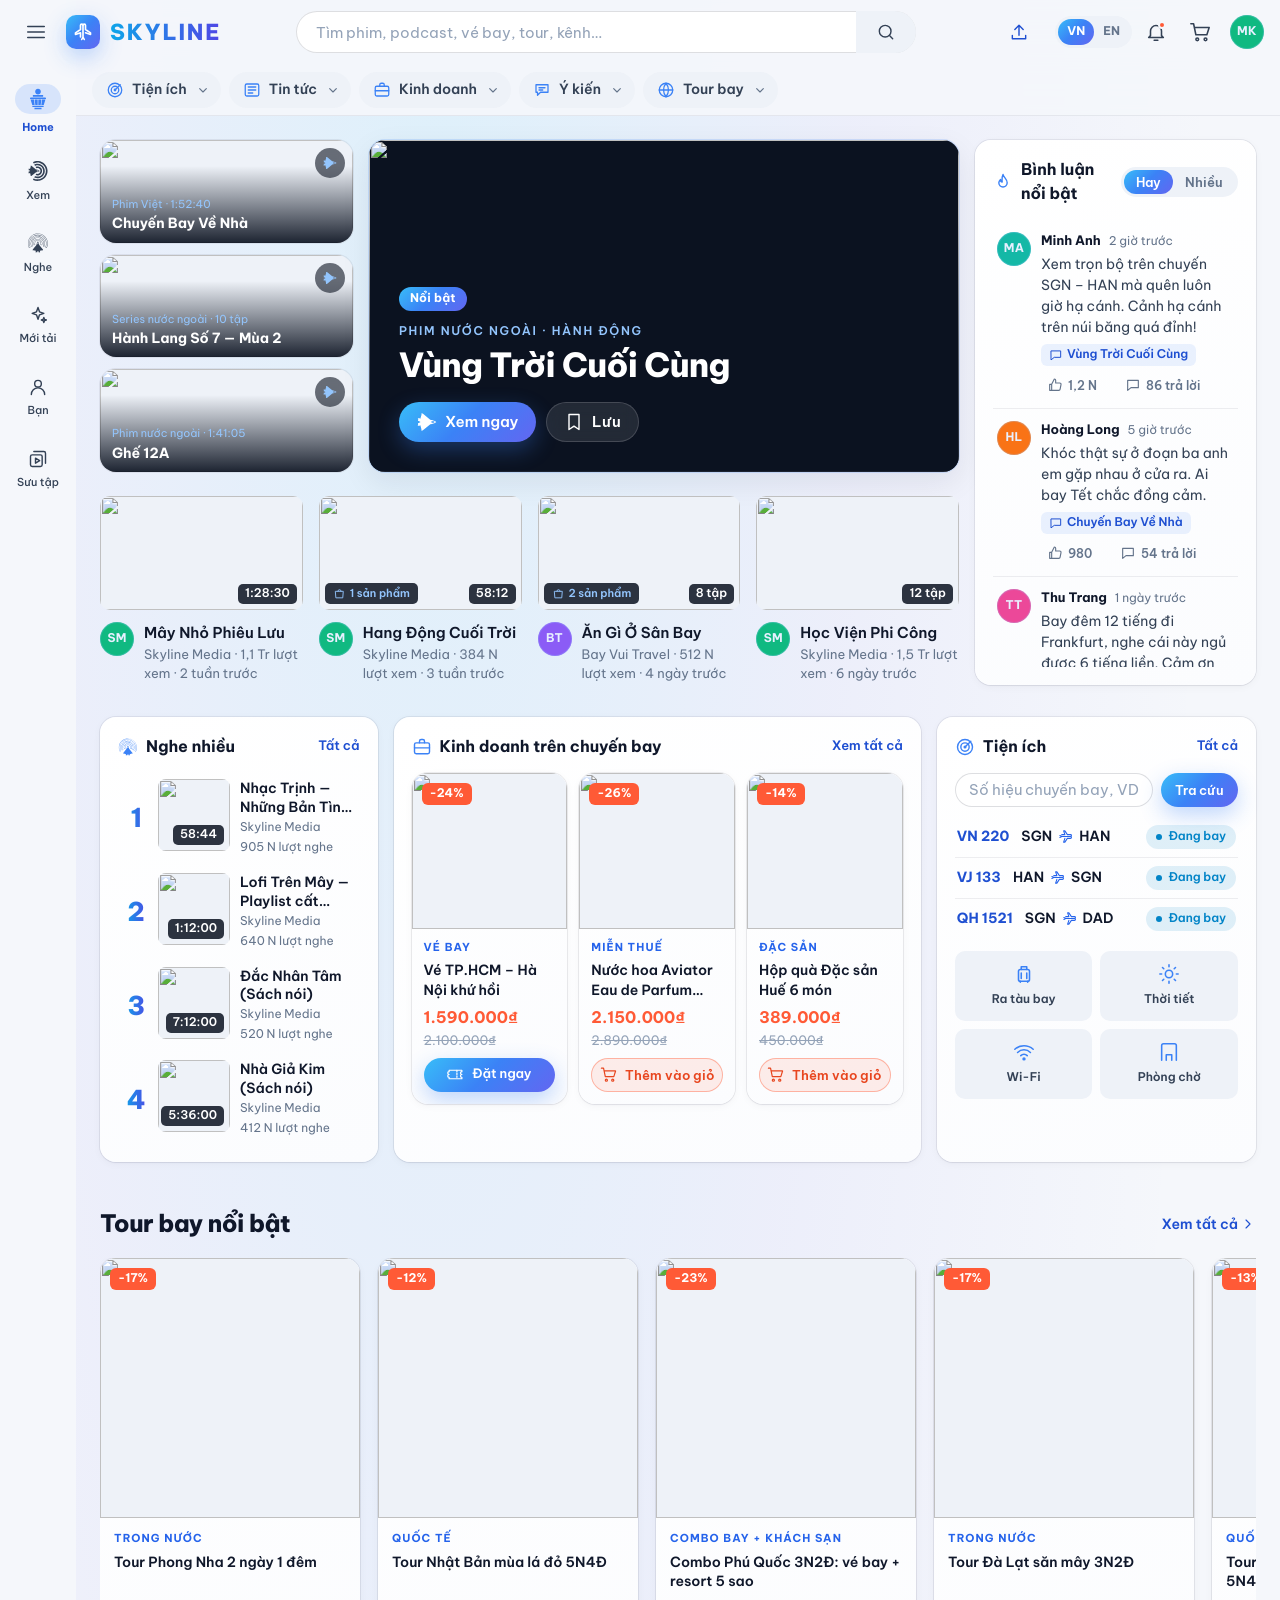
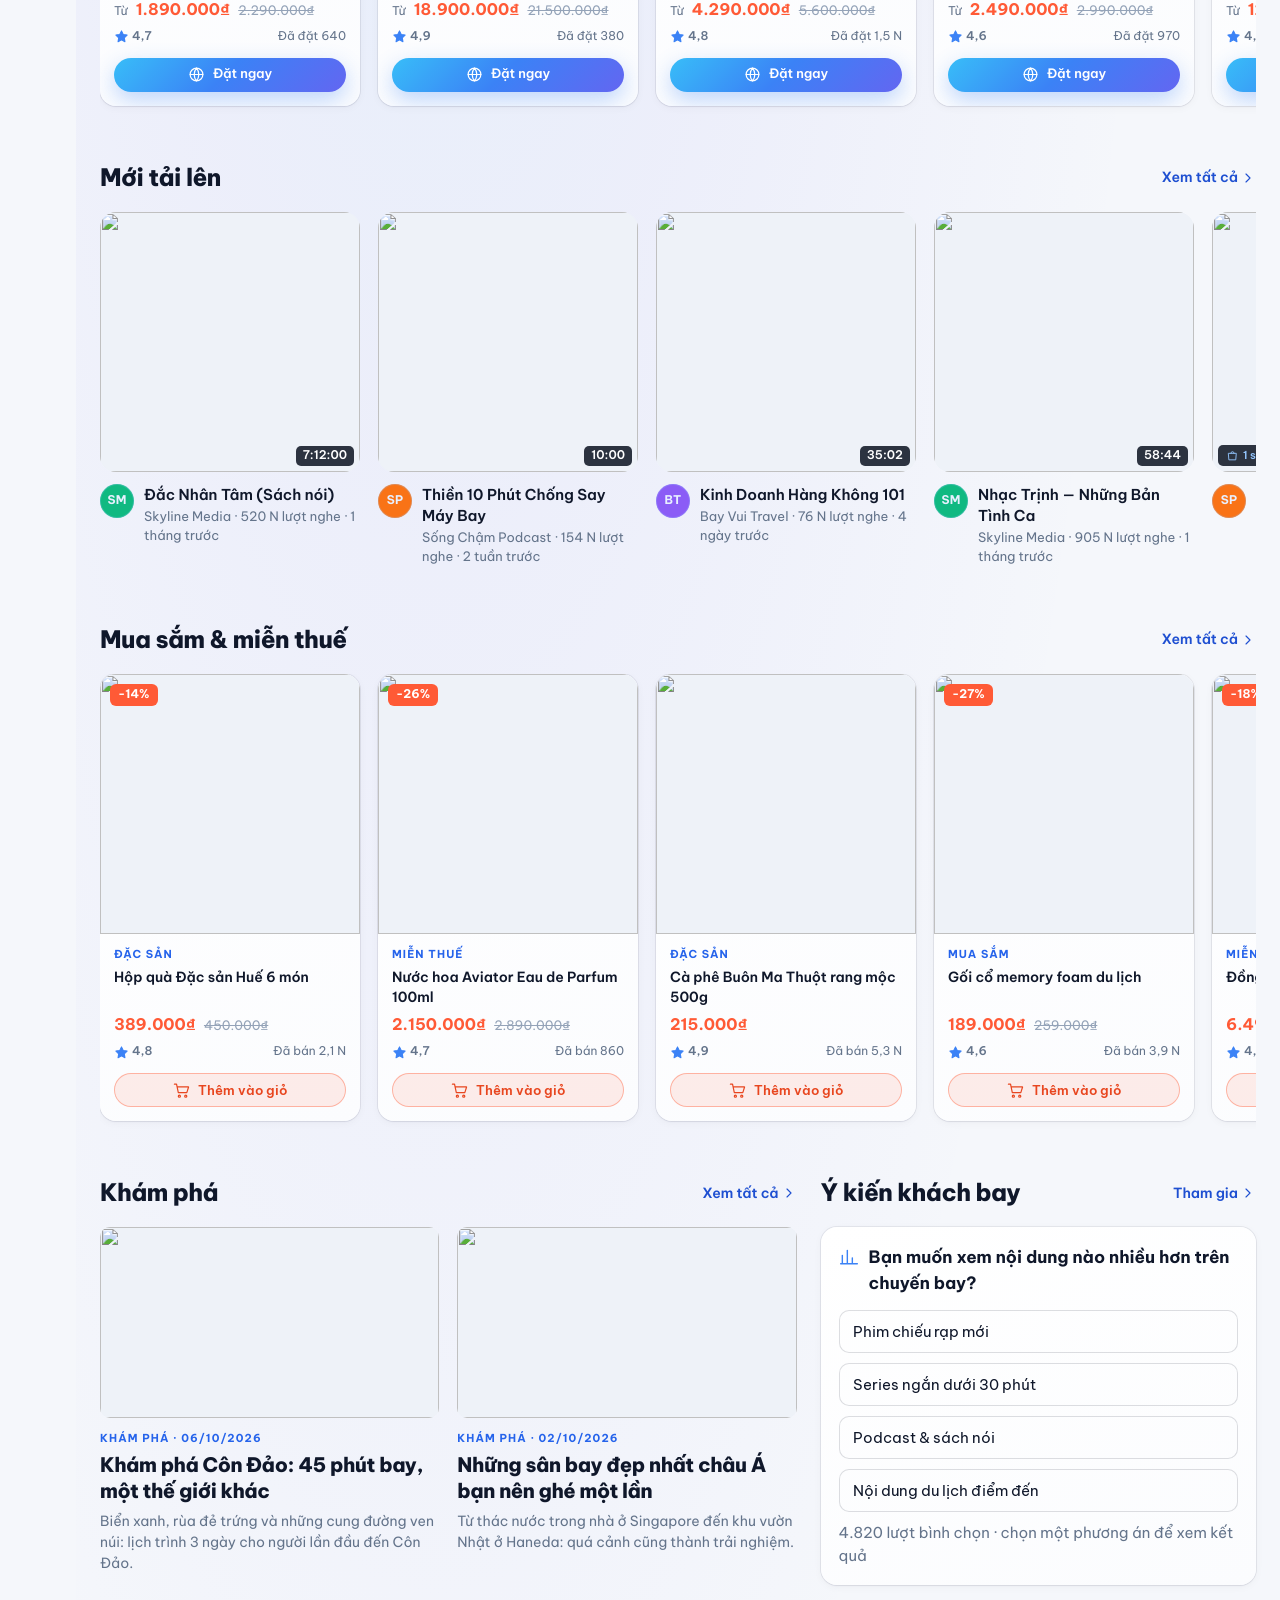
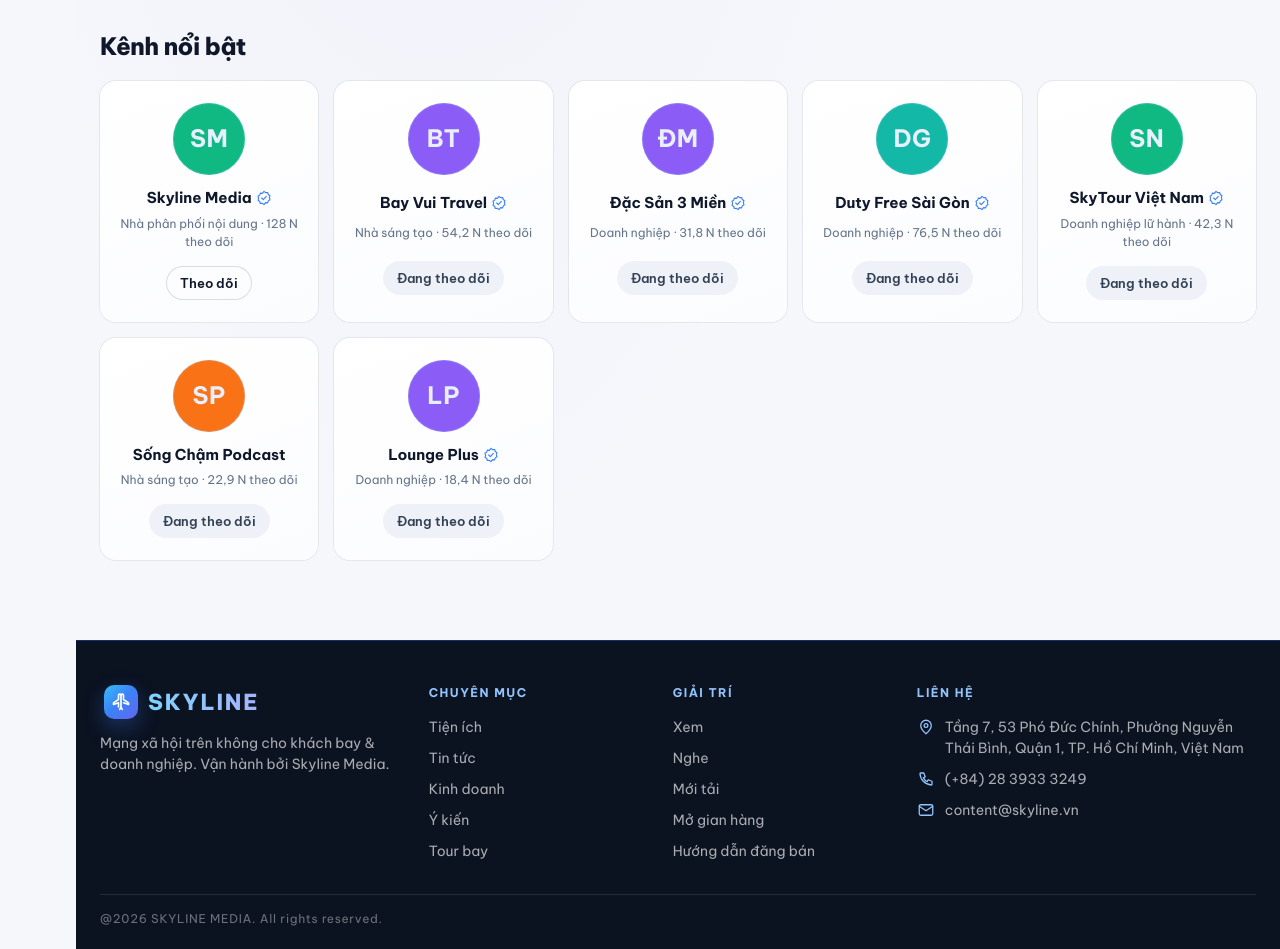
==== index.html @ ab8422c9 "Thay đổi icon" ====
<!DOCTYPE html>
<html lang="vi">
    <head>
        <meta charset="UTF-8" />
        <meta name="viewport" content="width=device-width, initial-scale=1.0" />
        <meta name="theme-color" content="#f5f7fb" />
        <title>SKYLINE | Xem, nghe, tiện ích bay & mua sắm trên chuyến bay</title>
        <meta name="description" content="SKYLINE: mạng xã hội trên không cho khách bay và doanh nghiệp. Xem phim, nghe podcast, tiện ích bay, vé bay, tour và mua sắm ngay trên chuyến bay." />
        <link rel="icon" href="./images/favicon.svg" type="image/svg+xml" />

        <link rel="preconnect" href="https://fonts.googleapis.com">
        <link rel="preconnect" href="https://fonts.gstatic.com" crossorigin>
        <link href="https://fonts.googleapis.com/css2?family=Be+Vietnam+Pro:wght@400;500;600;700;800&display=swap" rel="stylesheet">
        <!-- ?v=...: đổi mỗi lần sửa CSS/JS để trình duyệt tải bản mới thay vì dùng cache -->
        <link rel="stylesheet" href="./css/style.css?v=20261027-1" />
    </head>
    <body data-page="home">
        <header class="header" id="site-header"></header>
        <aside class="sidebar" id="sidebar" aria-label="Điều hướng"></aside>

        <div class="shell">
            <main class="page" id="page"></main>
            <footer class="footer" id="site-footer"></footer>
        </div>

        <script src="./js/data.js?v=20261027-1"></script>
        <script src="./js/icons.js?v=20261027-1"></script>
        <script src="./js/layout.js?v=20261027-1"></script>
        <script src="./js/main.js?v=20261027-1"></script>
    </body>
</html>
---- css/style.css ----
@charset "UTF-8";
html,
body,
div,
span,
applet,
object,
iframe,
h1,
h2,
h3,
h4,
h5,
h6,
p,
blockquote,
pre,
a,
abbr,
acronym,
address,
big,
cite,
code,
del,
dfn,
em,
img,
ins,
kbd,
q,
s,
samp,
small,
strike,
sub,
sup,
tt,
var,
u,
i,
center,
dl,
dt,
dd,
ol,
ul,
li,
fieldset,
form,
label,
legend,
table,
caption,
tbody,
tfoot,
thead,
tr,
th,
td,
article,
aside,
canvas,
details,
embed,
figure,
figcaption,
footer,
header,
hgroup,
menu,
nav,
output,
ruby,
section,
summary,
time,
mark,
audio,
video {
  margin: 0;
  padding: 0;
  border: 0;
  font-size: 100%;
  font: inherit;
  vertical-align: baseline;
}

/* HTML5 display-role reset for older browsers */
article,
aside,
details,
figcaption,
figure,
footer,
header,
hgroup,
menu,
nav,
section {
  display: block;
}

body {
  line-height: 1.3;
}

ol,
ul {
  list-style: none;
}

blockquote,
q {
  quotes: none;
}

blockquote:before,
blockquote:after,
q:before,
q:after {
  content: "";
  content: none;
}

table {
  border-collapse: collapse;
  border-spacing: 0;
}

html {
  box-sizing: border-box;
  -ms-text-size-adjust: 100%;
  -webkit-text-size-adjust: 100%;
  color-scheme: light;
}

*,
*:before,
*:after {
  box-sizing: border-box;
  -webkit-tap-highlight-color: transparent;
}

[hidden] {
  display: none !important;
}

body {
  font-family: "Be Vietnam Pro", system-ui, sans-serif;
  font-size: 15px;
  line-height: 1.5;
  color: #0f172a;
  background: #f5f7fb;
  text-rendering: geometricPrecision;
  -webkit-font-smoothing: antialiased;
}

input,
textarea,
select,
button {
  font-family: inherit;
  font-size: inherit;
  color: inherit;
  border: 0;
  outline: none;
  background: transparent;
}

button,
label {
  cursor: pointer;
}

a {
  color: inherit;
  text-decoration: none;
}

img {
  display: block;
  max-width: 100%;
}

strong {
  font-weight: 700;
}

::selection {
  background: rgba(59, 130, 246, 0.35);
}

:focus-visible {
  outline: 2px solid #3b82f6;
  outline-offset: 2px;
}

* {
  scrollbar-color: #cbd5e1 transparent;
}

.container {
  width: 100%;
  max-width: 1680px;
  margin: 0 auto;
  padding: 24px 24px 56px;
}
.container--narrow {
  max-width: 860px;
}

.muted {
  color: #64748b;
}

.center {
  text-align: center;
}

.mt-16 {
  margin-top: 16px;
}

.link {
  font-size: 13px;
  font-weight: 600;
  color: #1e4fd1;
}
.link:hover {
  color: #1e4fd1;
}

/* ---------------- Icon & avatar ---------------- */
.icon {
  width: 20px;
  height: 20px;
  flex-shrink: 0;
  fill: none;
  stroke: currentColor;
  stroke-width: 1.7;
  stroke-linecap: round;
  stroke-linejoin: round;
}

.icon--fill {
  fill: currentColor !important;
  stroke: none !important;
}

.avatar {
  display: inline-flex;
  align-items: center;
  justify-content: center;
  flex-shrink: 0;
  width: 40px;
  height: 40px;
  border-radius: 50%;
  color: #e8f0ff;
  font-size: 14px;
  font-weight: 700;
  letter-spacing: 0.02em;
  box-shadow: 0 0 0 1px rgba(147, 197, 253, 0.25) inset;
}
.avatar--xs {
  width: 24px;
  height: 24px;
  font-size: 10px;
}
.avatar--sm {
  width: 34px;
  height: 34px;
  font-size: 12px;
}
.avatar--lg {
  width: 72px;
  height: 72px;
  font-size: 24px;
}
.avatar--xl {
  width: 112px;
  height: 112px;
  font-size: 36px;
  font-family: "Be Vietnam Pro", system-ui, sans-serif;
  box-shadow: 0 0 0 3px #f5f7fb, 0 0 0 5px #2563eb, 0 10px 30px rgba(15, 23, 42, 0.08);
}

.verified {
  display: inline-flex;
  margin-left: 4px;
  vertical-align: -3px;
  color: #3b82f6;
}
.verified .icon {
  width: 16px;
  height: 16px;
}

/* ---------------- Nút ---------------- */
.btn {
  display: inline-flex;
  align-items: center;
  justify-content: center;
  gap: 8px;
  height: 40px;
  padding: 0 18px;
  border-radius: 999px;
  font-weight: 600;
  white-space: nowrap;
  transition: background-color 0.2s, color 0.2s, box-shadow 0.2s, transform 0.15s, filter 0.2s;
}
.btn:active {
  transform: scale(0.97);
}
.btn--sm {
  height: 34px;
  padding: 0 14px;
  font-size: 13px;
}
.btn--sm .icon {
  width: 17px;
  height: 17px;
}
.btn--lg {
  height: 50px;
  padding: 0 26px;
  font-size: 16px;
}
.btn--block {
  width: 100%;
}
.btn--primary {
  background: linear-gradient(135deg, #38bdf8 0%, #3b82f6 48%, #6366f1 100%);
  color: #ffffff;
  box-shadow: 0 8px 22px rgba(59, 130, 246, 0.32);
}
.btn--primary:hover {
  filter: brightness(1.08);
  box-shadow: 0 10px 28px rgba(37, 99, 235, 0.35);
}
.btn--accent {
  background: rgba(255, 90, 54, 0.1);
  color: #e8461f;
  box-shadow: 0 0 0 1px rgba(255, 90, 54, 0.4) inset;
}
.btn--accent:hover {
  background: #ff5a36;
  color: #fff;
}
.btn--outline {
  box-shadow: 0 0 0 1px rgba(15, 23, 42, 0.14) inset;
}
.btn--outline:hover {
  box-shadow: 0 0 0 1px #3b82f6 inset;
  color: #1e4fd1;
}
.btn--soft {
  background: #eef2f8;
}
.btn--soft:hover {
  background: #e2e8f0;
}
.btn--ghost {
  color: #1e4fd1;
}
.btn--ghost:hover {
  background: rgba(59, 130, 246, 0.1);
}
.btn--glass {
  background: rgba(255, 255, 255, 0.1);
  color: #fff;
  backdrop-filter: blur(8px);
  box-shadow: 0 0 0 1px rgba(255, 255, 255, 0.15) inset;
}
.btn--glass:hover {
  background: rgba(255, 255, 255, 0.18);
}
.btn[data-follow].is-on {
  background: #eef2f8;
  color: #334155;
  box-shadow: none;
  filter: none;
}

.icon-btn {
  position: relative;
  display: inline-flex;
  align-items: center;
  justify-content: center;
  width: 40px;
  height: 40px;
  border-radius: 50%;
  flex-shrink: 0;
  color: #334155;
  transition: background-color 0.2s, color 0.2s;
}
.icon-btn:hover {
  background: #eef2f8;
  color: #0f172a;
}
.icon-btn .icon {
  width: 22px;
  height: 22px;
}
.icon-btn--primary {
  background: linear-gradient(135deg, #38bdf8 0%, #3b82f6 48%, #6366f1 100%);
  color: #ffffff;
}
.icon-btn--primary .icon {
  fill: currentColor;
}
.icon-btn--primary:hover {
  background: linear-gradient(135deg, #38bdf8 0%, #3b82f6 48%, #6366f1 100%);
  color: #ffffff;
  filter: brightness(1.08);
}
.icon-btn--lg {
  width: 62px;
  height: 62px;
}
.icon-btn--lg .icon {
  width: 28px;
  height: 28px;
}
.icon-btn .badge {
  position: absolute;
  top: 2px;
  right: 0;
  min-width: 18px;
  height: 18px;
  padding: 0 5px;
  border-radius: 9px;
  background: linear-gradient(135deg, #38bdf8 0%, #3b82f6 48%, #6366f1 100%);
  color: #ffffff;
  font-size: 11px;
  font-weight: 800;
  line-height: 18px;
  text-align: center;
}
.icon-btn .dot {
  position: absolute;
  top: 9px;
  right: 10px;
  width: 8px;
  height: 8px;
  border-radius: 50%;
  background: #ff5a36;
  border: 2px solid #f5f7fb;
}

/* ---------------- Nhãn ---------------- */
.pill {
  display: inline-flex;
  align-items: center;
  gap: 5px;
  height: 24px;
  padding: 0 11px;
  border-radius: 999px;
  background: linear-gradient(135deg, #38bdf8 0%, #3b82f6 48%, #6366f1 100%);
  color: #ffffff;
  font-size: 12px;
  font-weight: 700;
  letter-spacing: 0.02em;
}
.pill .icon {
  width: 14px;
  height: 14px;
}
.pill--soft {
  background: rgba(59, 130, 246, 0.12);
  color: #1e4fd1;
  box-shadow: 0 0 0 1px rgba(59, 130, 246, 0.25) inset;
}
.pill--new {
  position: absolute;
  top: 8px;
  left: 8px;
}

.sale-tag {
  position: absolute;
  top: 10px;
  left: 10px;
  padding: 2px 8px;
  border-radius: 6px;
  background: #ff5a36;
  color: #fff;
  font-size: 12px;
  font-weight: 700;
}
.sale-tag--inline {
  position: static;
}

.stars {
  display: inline-flex;
  align-items: center;
  gap: 3px;
  font-weight: 600;
}
.stars .icon {
  width: 15px;
  height: 15px;
  fill: #3b82f6;
  stroke: #3b82f6;
}

.price {
  display: flex;
  align-items: baseline;
  flex-wrap: wrap;
  gap: 2px 8px;
}
.price small {
  font-size: 12px;
  color: #64748b;
}
.price strong {
  color: #ff5a36;
  font-size: 16px;
}
.price del {
  color: #94a3b8;
  font-size: 13px;
}
.price--lg {
  align-items: center;
  margin: 18px 0;
  padding: 16px 18px;
  border-radius: 10px;
  background: linear-gradient(90deg, rgba(255, 90, 54, 0.1), rgba(255, 90, 54, 0.02));
  box-shadow: 0 0 0 1px rgba(255, 90, 54, 0.2) inset;
}
.price--lg strong {
  font-family: "Be Vietnam Pro", system-ui, sans-serif;
  font-size: 32px;
}
.price--lg del {
  font-size: 15px;
}

.status {
  display: inline-flex;
  align-items: center;
  gap: 6px;
  padding: 3px 10px;
  border-radius: 999px;
  font-size: 12px;
  font-weight: 600;
  white-space: nowrap;
}
.status::before {
  content: "";
  width: 6px;
  height: 6px;
  border-radius: 50%;
  background: currentColor;
}
.status--live {
  color: #0284c7;
  background: rgba(2, 132, 199, 0.12);
}
.status--live::before {
  animation: blink 1.4s infinite;
}
.status--ok {
  color: #10b981;
  background: rgba(16, 185, 129, 0.12);
}
.status--warn {
  color: #f59e0b;
  background: rgba(245, 158, 11, 0.12);
}
.status--done {
  color: #64748b;
  background: rgba(100, 116, 139, 0.12);
}

@keyframes blink {
  50% {
    opacity: 0.25;
  }
}
/* ---------------- Ảnh thu nhỏ ---------------- */
.thumb {
  position: relative;
  display: block;
  overflow: hidden;
  border-radius: 10px;
  background: #eef2f8;
}
.thumb img {
  width: 100%;
  height: 100%;
  object-fit: cover;
  transition: transform 0.5s cubic-bezier(0.2, 0.8, 0.2, 1), filter 0.3s;
}
.thumb--video {
  aspect-ratio: 16/9;
}
.thumb--square {
  aspect-ratio: 1;
}
.thumb__time {
  position: absolute;
  right: 6px;
  bottom: 6px;
  padding: 1px 7px;
  border-radius: 5px;
  background: rgba(11, 18, 32, 0.85);
  color: #fff;
  font-size: 12px;
  font-weight: 600;
}
.thumb__tag {
  position: absolute;
  left: 6px;
  bottom: 6px;
  display: inline-flex;
  align-items: center;
  gap: 4px;
  padding: 2px 8px;
  border-radius: 5px;
  background: rgba(11, 18, 32, 0.85);
  color: #93c5fd;
  font-size: 11px;
  font-weight: 600;
}
.thumb__tag .icon {
  width: 13px;
  height: 13px;
}
.thumb__progress {
  position: absolute;
  left: 0;
  right: 0;
  bottom: 0;
  height: 4px;
  background: rgba(255, 255, 255, 0.2);
}
.thumb__progress span {
  display: block;
  height: 100%;
  background: linear-gradient(135deg, #38bdf8 0%, #3b82f6 48%, #6366f1 100%);
}

a:hover > .thumb img,
a.thumb:hover img {
  transform: scale(1.05);
}

/* ---------------- Biểu mẫu ---------------- */
.field {
  display: grid;
  gap: 6px;
  margin-bottom: 16px;
}
.field > span {
  font-size: 13px;
  font-weight: 600;
  color: #334155;
}
.field input,
.field select,
.field textarea {
  width: 100%;
  padding: 12px 14px;
  border-radius: 10px;
  background: #ffffff;
  box-shadow: 0 0 0 1px rgba(15, 23, 42, 0.14) inset;
  transition: box-shadow 0.2s;
}
.field input:focus,
.field select:focus,
.field textarea:focus {
  box-shadow: 0 0 0 1px #3b82f6 inset, 0 0 0 4px rgba(59, 130, 246, 0.12);
}
.field input::placeholder,
.field select::placeholder,
.field textarea::placeholder {
  color: #94a3b8;
}
.field select option {
  background: #ffffff;
}
.field textarea {
  resize: vertical;
}

.field-row {
  display: grid;
  grid-template-columns: 1fr 1fr;
  gap: 0 14px;
}

.empty {
  display: grid;
  justify-items: center;
  gap: 10px;
  padding: 48px 16px;
  color: #64748b;
  text-align: center;
}
.empty .icon {
  width: 40px;
  height: 40px;
  color: #94a3b8;
}

/* ================= Header ================= */
.header {
  position: fixed;
  top: 0;
  left: 0;
  right: 0;
  z-index: 100;
  display: flex;
  align-items: center;
  justify-content: space-between;
  gap: 16px;
  height: 64px;
  padding: 0 16px;
  background: rgba(245, 247, 251, 0.92);
  backdrop-filter: blur(14px);
}
.header__left, .header__right {
  display: flex;
  align-items: center;
  gap: 6px;
}
.header__right {
  gap: 4px;
}
.header__search-mobile {
  display: none;
}
.header__sell {
  margin-right: 4px;
}
.header__me {
  margin-left: 6px;
  border-radius: 50%;
  transition: box-shadow 0.2s;
}
.header__me:hover {
  box-shadow: 0 0 0 2px #3b82f6;
}

.logo {
  display: flex;
  align-items: center;
  gap: 10px;
  margin-left: 4px;
}
.logo__mark {
  display: inline-flex;
  align-items: center;
  justify-content: center;
  width: 34px;
  height: 34px;
  border-radius: 10px;
  background: linear-gradient(135deg, #38bdf8 0%, #3b82f6 48%, #6366f1 100%);
  color: #ffffff;
  box-shadow: 0 8px 22px rgba(59, 130, 246, 0.32);
}
.logo__mark .icon {
  width: 20px;
  height: 20px;
  stroke-width: 2;
}
.logo__text {
  font-family: "Be Vietnam Pro", system-ui, sans-serif;
  font-size: 22px;
  font-weight: 800;
  letter-spacing: 0.08em;
  background: linear-gradient(90deg, #0ea5e9 0%, #4f46e5 100%);
  -webkit-background-clip: text;
  background-clip: text;
  color: transparent;
}

.search {
  display: flex;
  flex: 0 1 620px;
  height: 42px;
  border-radius: 999px;
  background: #ffffff;
  box-shadow: 0 0 0 1px rgba(15, 23, 42, 0.14) inset;
  overflow: hidden;
  transition: box-shadow 0.2s;
}
.search:focus-within {
  box-shadow: 0 0 0 1px #3b82f6 inset, 0 0 0 4px rgba(59, 130, 246, 0.12);
}
.search__input {
  flex: 1;
  min-width: 0;
  padding: 0 20px;
}
.search__input::placeholder {
  color: #94a3b8;
}
.search__btn {
  width: 60px;
  display: flex;
  align-items: center;
  justify-content: center;
  background: #eef2f8;
  color: #334155;
}
.search__btn:hover {
  color: #1e4fd1;
}
.search--page {
  max-width: 720px;
  height: 50px;
  margin: 0 0 18px;
}

.lang {
  display: flex;
  padding: 3px;
  border-radius: 999px;
  background: #eef2f8;
  font-size: 12px;
  font-weight: 700;
}
.lang a {
  padding: 4px 9px;
  border-radius: 999px;
  color: #64748b;
}
.lang a.active {
  background: linear-gradient(135deg, #38bdf8 0%, #3b82f6 48%, #6366f1 100%);
  color: #ffffff;
}

/* ================= Menu ngang: chuyên mục (kiểu thanh chip YouTube) ================= */
.topnav {
  position: fixed;
  top: 64px;
  left: 232px;
  right: 0;
  z-index: 95;
  height: 52px;
  padding: 0 16px;
  background: rgba(245, 247, 251, 0.92);
  backdrop-filter: blur(14px);
  border-bottom: 1px solid rgba(15, 23, 42, 0.07);
  transition: left 0.25s cubic-bezier(0.2, 0.8, 0.2, 1);
}
.topnav__track {
  display: flex;
  align-items: center;
  gap: 8px;
  height: 100%;
}
.topnav__item {
  position: relative;
  height: 100%;
  display: flex;
  align-items: center;
}
.topnav__link {
  display: inline-flex;
  align-items: center;
  gap: 8px;
  height: 36px;
  padding: 0 14px;
  border-radius: 999px;
  background: #eef2f8;
  font-size: 14px;
  font-weight: 600;
  white-space: nowrap;
  color: #334155;
  transition: background-color 0.2s, color 0.2s;
}
.topnav__link .icon {
  width: 18px;
  height: 18px;
  color: #3b82f6;
}
.topnav__caret {
  width: 16px !important;
  height: 16px !important;
  margin-right: -4px;
  color: #64748b !important;
  transition: transform 0.2s;
}
.topnav__item:hover .topnav__link, .topnav__item:focus-within .topnav__link {
  background: #e2e8f0;
  color: #0f172a;
}
.topnav__item:hover .topnav__caret, .topnav__item:focus-within .topnav__caret {
  transform: rotate(180deg);
}
.topnav__item.active .topnav__link {
  background: linear-gradient(135deg, #38bdf8 0%, #3b82f6 48%, #6366f1 100%);
  color: #ffffff;
}
.topnav__item.active .topnav__link .icon,
.topnav__item.active .topnav__link .topnav__caret {
  color: #ffffff !important;
}
.topnav__menu {
  position: absolute;
  top: calc(100% - 4px);
  left: 0;
  min-width: 260px;
  padding: 8px;
  border-radius: 14px;
  background: #ffffff;
  box-shadow: 0 0 0 1px rgba(15, 23, 42, 0.14), 0 20px 50px rgba(15, 23, 42, 0.16);
  opacity: 0;
  visibility: hidden;
  transform: translateY(6px);
  transition: opacity 0.18s, transform 0.18s cubic-bezier(0.2, 0.8, 0.2, 1), visibility 0.18s;
}
.topnav__menu a {
  display: grid;
  gap: 1px;
  padding: 10px 12px;
  border-radius: 10px;
  transition: background-color 0.15s;
}
.topnav__menu a:hover {
  background: #eef2f8;
}
.topnav__menu a:hover strong {
  color: #1e4fd1;
}
.topnav__menu strong {
  font-size: 14px;
  font-weight: 600;
}
.topnav__menu small {
  font-size: 12px;
  color: #64748b;
}
.topnav__item:hover .topnav__menu, .topnav__item:focus-within .topnav__menu {
  opacity: 1;
  visibility: visible;
  transform: none;
}

/* ================= Sidebar (menu dọc) ================= */
.sidebar {
  position: fixed;
  top: 64px;
  bottom: 0;
  left: 0;
  z-index: 90;
  width: 232px;
  padding: 10px 12px 24px;
  overflow-y: auto;
  background: #f5f7fb;
  scrollbar-width: thin;
  transition: transform 0.25s cubic-bezier(0.2, 0.8, 0.2, 1), width 0.25s cubic-bezier(0.2, 0.8, 0.2, 1);
}

.nav-group {
  padding: 8px 0;
  border-bottom: 1px solid rgba(15, 23, 42, 0.07);
}
.nav-group:last-of-type {
  border-bottom: 0;
}
.nav-group__title {
  padding: 6px 12px;
  font-size: 11px;
  font-weight: 700;
  letter-spacing: 0.12em;
  text-transform: uppercase;
  color: #1d4ed8;
}

.nav-item {
  position: relative;
  display: flex;
  align-items: center;
  gap: 16px;
  height: 44px;
  padding: 0 12px;
  border-radius: 10px;
  font-weight: 500;
  color: #334155;
  transition: background-color 0.15s, color 0.15s;
}
.nav-item:hover {
  background: #ffffff;
  color: #0f172a;
}
.nav-item.active {
  background: linear-gradient(90deg, rgba(59, 130, 246, 0.16), rgba(59, 130, 246, 0.04));
  color: #1e4fd1;
  font-weight: 700;
}
.nav-item.active .icon {
  color: #3b82f6;
  stroke-width: 2;
}
.nav-item.active::before {
  content: "";
  position: absolute;
  left: -12px;
  top: 10px;
  bottom: 10px;
  width: 3px;
  border-radius: 0 3px 3px 0;
  background: linear-gradient(135deg, #38bdf8 0%, #3b82f6 48%, #6366f1 100%);
}
.nav-item__label {
  overflow: hidden;
  white-space: nowrap;
  text-overflow: ellipsis;
}
.nav-item--channel {
  gap: 14px;
  font-size: 14px;
}

.sidebar__foot {
  padding: 16px 12px 0;
  font-size: 12px;
  color: #94a3b8;
}

body.sidebar-mini .sidebar {
  width: 76px;
  padding: 6px 4px;
}
body.sidebar-mini .nav-group {
  padding: 4px 0;
  border-bottom: 0;
}
body.sidebar-mini .nav-group__title {
  display: none;
}
body.sidebar-mini .nav-group--full {
  display: none;
}
body.sidebar-mini .nav-item {
  flex-direction: column;
  justify-content: center;
  gap: 5px;
  height: 72px;
  padding: 0 2px;
  font-size: 11px;
  text-align: center;
}
body.sidebar-mini .nav-item__label {
  max-width: 100%;
}
body.sidebar-mini .nav-item.active {
  background: transparent;
}
body.sidebar-mini .nav-item.active::before {
  display: none;
}
body.sidebar-mini .nav-item.active .icon {
  padding: 4px 10px;
  width: 46px;
  height: 30px;
  border-radius: 999px;
  background: rgba(59, 130, 246, 0.16);
}
body.sidebar-mini .shell {
  margin-left: 76px;
}
body.sidebar-mini .topnav,
body.sidebar-mini .mini-player {
  left: 76px;
}

/* ================= Khung nội dung ================= */
.shell {
  margin-left: 232px;
  padding-top: 116px;
  min-height: 100vh;
  display: flex;
  flex-direction: column;
  background: radial-gradient(ellipse at 30% 0%, rgba(56, 189, 248, 0.12) 0%, rgba(99, 102, 241, 0.06) 35%, rgba(99, 102, 241, 0) 65%) no-repeat;
  transition: margin-left 0.25s cubic-bezier(0.2, 0.8, 0.2, 1);
}

.page {
  flex: 1;
}

body.has-player .shell {
  padding-bottom: 68px;
}

.sidebar-backdrop {
  display: none;
}

/* ================= Footer ================= */
.footer {
  margin-top: 24px;
  padding: 44px 24px 20px;
  background: #0b1220;
  border-top: 1px solid rgba(37, 99, 235, 0.35);
  color: rgba(255, 255, 255, 0.65);
  font-size: 14px;
}
.footer .logo__text {
  background: linear-gradient(90deg, #7dd3fc 0%, #a5b4fc 100%);
  -webkit-background-clip: text;
  background-clip: text;
}
.footer__grid {
  display: grid;
  grid-template-columns: 1.4fr 1fr 1fr 1.6fr;
  gap: 32px;
  max-width: 1680px;
  margin: 0 auto;
}
.footer__brand p {
  margin-top: 14px;
  max-width: 300px;
}
.footer__col {
  display: flex;
  flex-direction: column;
  gap: 10px;
}
.footer__col h4 {
  margin-bottom: 4px;
  color: #93c5fd;
  font-size: 12px;
  font-weight: 700;
  letter-spacing: 0.12em;
  text-transform: uppercase;
}
.footer__col a:hover {
  color: #d3e2ff;
}
.footer__contact p, .footer__contact a {
  display: flex;
  gap: 10px;
}
.footer__contact p .icon, .footer__contact a .icon {
  width: 18px;
  height: 18px;
  margin-top: 1px;
  color: #93c5fd;
}
.footer__bottom {
  max-width: 1680px;
  margin: 32px auto 0;
  padding-top: 16px;
  border-top: 1px solid rgba(255, 255, 255, 0.1);
  font-size: 12px;
  letter-spacing: 0.06em;
  color: rgba(255, 255, 255, 0.4);
}

/* ================= Thanh tab mobile ================= */
.tabbar {
  display: none;
}

/* ================= Mini player ================= */
.mini-player {
  position: fixed;
  left: 232px;
  right: 0;
  bottom: 0;
  z-index: 95;
  display: flex;
  align-items: center;
  gap: 16px;
  height: 68px;
  padding: 0 16px;
  background: rgba(11, 18, 32, 0.97);
  backdrop-filter: blur(14px);
  color: #fff;
  box-shadow: 0 -10px 30px rgba(15, 23, 42, 0.25);
  transition: left 0.25s cubic-bezier(0.2, 0.8, 0.2, 1);
}
.mini-player .icon-btn {
  color: rgba(255, 255, 255, 0.85);
}
.mini-player .icon-btn:hover {
  background: rgba(255, 255, 255, 0.1);
  color: #fff;
}
.mini-player__info {
  display: flex;
  align-items: center;
  gap: 12px;
  min-width: 0;
  width: 280px;
}
.mini-player__info img {
  width: 46px;
  height: 46px;
  border-radius: 8px;
}
.mini-player__info span {
  display: grid;
  min-width: 0;
}
.mini-player__info strong,
.mini-player__info small {
  overflow: hidden;
  white-space: nowrap;
  text-overflow: ellipsis;
}
.mini-player__info small {
  color: rgba(255, 255, 255, 0.55);
}
.mini-player__controls {
  display: flex;
  align-items: center;
  gap: 4px;
}
.mini-player__progress {
  flex: 1;
  min-width: 0;
}
.mini-player.is-playing .runway__fill {
  animation: progress 90s linear forwards;
}
.mini-player__time {
  font-size: 12px;
  color: rgba(255, 255, 255, 0.6);
}

/* ================= Thanh Player kiểu đường băng (theo bộ thiết kế Player) ================= */
.runway {
  position: relative;
  padding: 9px 0;
}
.runway::before, .runway::after {
  content: "";
  position: absolute;
  left: 6px;
  right: 6px;
  height: 2px;
  background: repeating-linear-gradient(90deg, #a4a8b3 0 14px, transparent 14px 26px);
  transition: background 0.3s;
}
.runway::before {
  top: 2px;
}
.runway::after {
  bottom: 2px;
}
.runway__track {
  position: relative;
  display: block;
  height: 10px;
  border-radius: 999px;
  background: #3f4247;
}
.runway__fill {
  position: relative;
  display: block;
  min-width: 10px;
  height: 100%;
  border-radius: 999px;
  background: #a4a8b3;
  transition: background 0.3s;
}
.runway__plane {
  position: absolute;
  right: -12px;
  top: 50%;
  width: 26px !important;
  height: 26px !important;
  color: #a4a8b3;
  transform: translateY(-50%);
  filter: drop-shadow(0 1px 2px rgba(0, 0, 0, 0.5));
}
.runway.is-running::before, .runway.is-running::after {
  background: repeating-linear-gradient(90deg, #fff 0 14px, transparent 14px 26px);
}
.runway.is-running .runway__fill {
  background: #fff;
}
.runway.is-running .runway__plane {
  color: #fff;
}

.video-player.is-playing .runway__fill,
.audio-player.is-playing .runway__fill {
  animation: progress 120s linear forwards;
}

.toggle-btn {
  color: #fff;
}
.toggle-btn.is-off, .toggle-btn.is-off:hover {
  color: #b7b7b7;
}

@keyframes progress {
  to {
    width: 100%;
  }
}
/* ================= Thông báo nhanh ================= */
.toast {
  position: fixed;
  left: 50%;
  bottom: 90px;
  z-index: 200;
  display: flex;
  align-items: center;
  gap: 10px;
  max-width: calc(100% - 32px);
  padding: 12px 18px;
  border-radius: 12px;
  background: #0f172a;
  color: #fff;
  font-weight: 500;
  box-shadow: 0 0 0 1px rgba(59, 130, 246, 0.35), 0 20px 50px rgba(15, 23, 42, 0.16);
  opacity: 0;
  pointer-events: none;
  transform: translate(-50%, 20px);
  transition: opacity 0.25s, transform 0.25s cubic-bezier(0.2, 0.8, 0.2, 1);
}
.toast .icon {
  color: #3b82f6;
}
.toast.show {
  opacity: 1;
  transform: translate(-50%, 0);
}

.mini-player .icon-btn .icon,
.video-player__controls .icon-btn .icon,
.audio-player__controls .icon-btn .icon {
  width: 28px;
  height: 28px;
}

.nav-item .icon--fill,
.tabbar__item .icon--fill {
  width: 22px;
  height: 22px;
}

/* ---------------- Khối, tiêu đề ---------------- */
.section {
  margin-top: 44px;
}
.section--tight {
  margin-top: 28px;
}

.section-head {
  display: flex;
  align-items: center;
  justify-content: space-between;
  gap: 12px;
  margin-bottom: 16px;
}
.section-head h2 {
  display: flex;
  align-items: center;
  gap: 10px;
  font-family: "Be Vietnam Pro", system-ui, sans-serif;
  font-size: 24px;
  font-weight: 800;
  letter-spacing: -0.02em;
}
.section-head h2 .icon {
  color: #3b82f6;
}
.section-head__more {
  display: inline-flex;
  align-items: center;
  gap: 2px;
  font-size: 14px;
  font-weight: 600;
  color: #1e4fd1;
}
.section-head__more .icon {
  width: 16px;
  height: 16px;
}
.section-head__more:hover {
  color: #1e4fd1;
}

.panel {
  padding: 18px;
  border-radius: 16px;
  background: linear-gradient(160deg, #ffffff 0%, #fbfcfe 100%);
  box-shadow: 0 0 0 1px rgba(15, 23, 42, 0.07), 0 1px 2px rgba(15, 23, 42, 0.04), 0 2px 8px rgba(15, 23, 42, 0.04);
}
.panel__head {
  display: flex;
  align-items: center;
  justify-content: space-between;
  gap: 8px;
  margin-bottom: 14px;
}
.panel__head h2 {
  display: flex;
  align-items: center;
  gap: 8px;
  font-size: 16px;
  font-weight: 700;
}
.panel__head h2 .icon {
  color: #3b82f6;
}
.panel > h2 {
  font-family: "Be Vietnam Pro", system-ui, sans-serif;
  font-size: 20px;
  font-weight: 800;
  letter-spacing: -0.02em;
  margin-bottom: 12px;
}
.panel > p {
  margin-bottom: 10px;
  color: #334155;
}
.panel .mt {
  margin-top: 28px;
}

.side-title {
  margin-bottom: 14px;
  font-family: "Be Vietnam Pro", system-ui, sans-serif;
  font-size: 20px;
  font-weight: 800;
  letter-spacing: -0.02em;
}

.page-head {
  display: flex;
  align-items: center;
  gap: 18px;
  margin: 0 0 24px;
}
.page-head h1 {
  font-family: "Be Vietnam Pro", system-ui, sans-serif;
  font-size: 32px;
  font-weight: 800;
  letter-spacing: -0.02em;
  line-height: 1.15;
}
.page-head p {
  margin-top: 4px;
  color: #64748b;
}
.page-head__icon {
  display: inline-flex;
  align-items: center;
  justify-content: center;
  flex-shrink: 0;
  width: 58px;
  height: 58px;
  border-radius: 18px;
  background: linear-gradient(135deg, #38bdf8 0%, #3b82f6 48%, #6366f1 100%);
  color: #ffffff;
  box-shadow: 0 8px 22px rgba(59, 130, 246, 0.32);
}
.page-head__icon .icon {
  width: 28px;
  height: 28px;
  stroke-width: 1.9;
}

.breadcrumb {
  display: flex;
  align-items: center;
  flex-wrap: wrap;
  gap: 4px;
  margin-bottom: 16px;
  font-size: 13px;
  color: #64748b;
}
.breadcrumb a:hover {
  color: #1e4fd1;
}
.breadcrumb .icon {
  width: 14px;
  height: 14px;
}

/* ---------------- Chip lọc, tab ---------------- */
.chips {
  display: flex;
  gap: 8px;
  margin-bottom: 20px;
  overflow-x: auto;
  scrollbar-width: none;
}
.chips::-webkit-scrollbar {
  display: none;
}

.chip {
  flex-shrink: 0;
  height: 34px;
  padding: 0 15px;
  border-radius: 9px;
  background: #eef2f8;
  font-size: 14px;
  font-weight: 500;
  color: #334155;
  transition: background-color 0.15s, color 0.15s;
}
.chip:hover {
  background: #e2e8f0;
  color: #0f172a;
}
.chip.active {
  background: #0f172a;
  color: #fff;
  font-weight: 600;
}

.seg {
  display: flex;
  padding: 3px;
  border-radius: 999px;
  background: #eef2f8;
}
.seg button {
  padding: 4px 12px;
  border-radius: 999px;
  font-size: 13px;
  font-weight: 600;
  color: #64748b;
}
.seg button.active {
  background: linear-gradient(135deg, #38bdf8 0%, #3b82f6 48%, #6366f1 100%);
  color: #ffffff;
}

.tabs {
  display: flex;
  gap: 4px;
  margin-bottom: 24px;
  border-bottom: 1px solid rgba(15, 23, 42, 0.14);
  overflow-x: auto;
  scrollbar-width: none;
}
.tabs::-webkit-scrollbar {
  display: none;
}
.tabs__item {
  position: relative;
  display: inline-flex;
  align-items: center;
  gap: 8px;
  flex-shrink: 0;
  padding: 12px 16px;
  font-weight: 600;
  color: #64748b;
}
.tabs__item .icon {
  width: 18px;
  height: 18px;
}
.tabs__item small {
  padding: 1px 7px;
  border-radius: 999px;
  background: #eef2f8;
  font-size: 11px;
}
.tabs__item::after {
  content: "";
  position: absolute;
  left: 12px;
  right: 12px;
  bottom: -1px;
  height: 2px;
  border-radius: 2px;
  background: linear-gradient(135deg, #38bdf8 0%, #3b82f6 48%, #6366f1 100%);
  transform: scaleX(0);
  transition: transform 0.2s cubic-bezier(0.2, 0.8, 0.2, 1);
}
.tabs__item:hover {
  color: #0f172a;
}
.tabs__item.active {
  color: #1e4fd1;
}
.tabs__item.active .icon {
  color: #3b82f6;
}
.tabs__item.active::after {
  transform: scaleX(1);
}

/* ---------------- Lưới ---------------- */
.media-grid {
  display: grid;
  grid-template-columns: repeat(auto-fill, minmax(260px, 1fr));
  gap: 30px 18px;
}

.product-grid {
  display: grid;
  grid-template-columns: repeat(auto-fill, minmax(210px, 1fr));
  gap: 18px;
}
.product-grid--3 {
  grid-template-columns: repeat(3, minmax(0, 1fr));
  gap: 12px;
}

.channel-grid {
  display: grid;
  grid-template-columns: repeat(auto-fill, minmax(180px, 1fr));
  gap: 16px;
}

.news-grid {
  display: grid;
  grid-template-columns: repeat(auto-fill, minmax(300px, 1fr));
  gap: 28px 18px;
}
.news-grid--2 {
  grid-template-columns: repeat(2, minmax(0, 1fr));
}

.split {
  display: grid;
  grid-template-columns: minmax(0, 1.6fr) minmax(0, 1fr);
  gap: 24px;
}

.shelf {
  display: grid;
  grid-auto-flow: column;
  grid-auto-columns: minmax(260px, 1fr);
  gap: 18px;
  overflow-x: auto;
  padding-bottom: 10px;
  scroll-snap-type: x mandatory;
  scrollbar-width: thin;
}
.shelf > * {
  scroll-snap-align: start;
}

/* ---------------- Thẻ video / audio ---------------- */
.media-card {
  position: relative;
  min-width: 0;
}
.media-card__body {
  display: flex;
  gap: 10px;
  margin-top: 12px;
}
.media-card__title {
  display: -webkit-box;
  -webkit-line-clamp: 2;
  -webkit-box-orient: vertical;
  overflow: hidden;
  font-size: 15px;
  font-weight: 600;
  line-height: 1.4;
}
.media-card__title a:hover {
  color: #1e4fd1;
}
.media-card__meta {
  margin-top: 3px;
  font-size: 13px;
  color: #64748b;
}
.media-card--audio .thumb {
  border-radius: 16px;
}

.play-fab {
  position: absolute;
  right: 10px;
  top: 10px;
  display: flex;
  align-items: center;
  justify-content: center;
  width: 46px;
  height: 46px;
  border-radius: 50%;
  background: linear-gradient(135deg, #38bdf8 0%, #3b82f6 48%, #6366f1 100%);
  color: #ffffff;
  box-shadow: 0 8px 22px rgba(59, 130, 246, 0.32);
  opacity: 0;
  transform: translateY(6px);
  transition: opacity 0.2s, transform 0.2s cubic-bezier(0.2, 0.8, 0.2, 1);
}
.play-fab .icon {
  fill: currentColor;
  margin-left: 2px;
}

.media-card:hover .play-fab,
.play-fab:focus-visible {
  opacity: 1;
  transform: none;
}

@media (hover: none) {
  .play-fab {
    opacity: 1;
    transform: none;
  }
}
.media-row {
  display: flex;
  align-items: flex-start;
  gap: 10px;
  padding: 6px;
  border-radius: 10px;
  transition: background-color 0.15s;
}
.media-row:hover {
  background: #eef2f8;
}
.media-row .thumb {
  flex: 0 0 160px;
  border-radius: 8px;
}
.media-row .thumb--square {
  flex-basis: 72px;
}
.media-row__rank {
  flex: 0 0 24px;
  align-self: center;
  font-family: "Be Vietnam Pro", system-ui, sans-serif;
  font-size: 26px;
  font-weight: 800;
  letter-spacing: -0.02em;
  text-align: center;
  background: linear-gradient(90deg, #0ea5e9 0%, #4f46e5 100%);
  -webkit-background-clip: text;
  background-clip: text;
  color: transparent;
}
.media-row__body {
  display: grid;
  gap: 2px;
  min-width: 0;
}
.media-row__body strong {
  display: -webkit-box;
  -webkit-line-clamp: 2;
  -webkit-box-orient: vertical;
  overflow: hidden;
  font-size: 14px;
  font-weight: 600;
  line-height: 1.35;
}
.media-row__body small {
  font-size: 12px;
  color: #64748b;
}

/* ---------------- Ô ảnh có chữ đè ---------------- */
.tile {
  position: relative;
  display: block;
  overflow: hidden;
  border-radius: 16px;
  background: #eef2f8;
  min-height: 0;
  color: #fff;
  box-shadow: 0 0 0 1px rgba(15, 23, 42, 0.07);
}
.tile img {
  position: absolute;
  inset: 0;
  width: 100%;
  height: 100%;
  object-fit: cover;
  transition: transform 0.5s cubic-bezier(0.2, 0.8, 0.2, 1);
}
.tile:hover img {
  transform: scale(1.06);
}
.tile__overlay {
  position: absolute;
  inset: auto 0 0 0;
  display: grid;
  gap: 2px;
  padding: 30px 12px 10px;
  background: linear-gradient(0deg, rgba(11, 18, 32, 0.92), rgba(11, 18, 32, 0));
}
.tile__overlay small {
  font-size: 11px;
  color: #93c5fd;
}
.tile__overlay strong {
  display: -webkit-box;
  -webkit-line-clamp: 2;
  -webkit-box-orient: vertical;
  overflow: hidden;
  font-size: 14px;
  line-height: 1.3;
}
.tile__play {
  position: absolute;
  top: 8px;
  right: 8px;
  display: flex;
  align-items: center;
  justify-content: center;
  width: 30px;
  height: 30px;
  border-radius: 50%;
  background: rgba(11, 18, 32, 0.6);
  color: #93c5fd;
  backdrop-filter: blur(4px);
}
.tile__play .icon {
  width: 14px;
  height: 14px;
  fill: currentColor;
}

/* ---------------- Thẻ sản phẩm / vé / tour ---------------- */
.product-card {
  display: flex;
  flex-direction: column;
  overflow: hidden;
  border-radius: 16px;
  background: linear-gradient(160deg, #ffffff 0%, #fbfcfe 100%);
  box-shadow: 0 0 0 1px rgba(15, 23, 42, 0.07), 0 1px 2px rgba(15, 23, 42, 0.04), 0 2px 8px rgba(15, 23, 42, 0.04);
  transition: box-shadow 0.25s, transform 0.25s cubic-bezier(0.2, 0.8, 0.2, 1);
}
.product-card:hover {
  box-shadow: 0 0 0 1px rgba(59, 130, 246, 0.4), 0 10px 30px rgba(15, 23, 42, 0.08);
  transform: translateY(-3px);
}
.product-card .thumb {
  border-radius: 0;
}
.product-card__body {
  display: flex;
  flex-direction: column;
  gap: 6px;
  flex: 1;
  padding: 12px 14px 14px;
}
.product-card__cat {
  font-size: 11px;
  font-weight: 700;
  text-transform: uppercase;
  letter-spacing: 0.1em;
  color: #2563eb;
}
.product-card__name {
  display: -webkit-box;
  -webkit-line-clamp: 2;
  -webkit-box-orient: vertical;
  overflow: hidden;
  min-height: 2.8em;
  font-size: 14px;
  font-weight: 600;
  line-height: 1.4;
}
.product-card__name a:hover {
  color: #1e4fd1;
}
.product-card__meta {
  display: flex;
  justify-content: space-between;
  margin-bottom: 6px;
  font-size: 12px;
  color: #64748b;
}
.product-card .btn {
  margin-top: auto;
}

.product-strip {
  display: grid;
  grid-template-columns: repeat(auto-fill, minmax(260px, 1fr));
  gap: 12px;
}

.product-mini {
  display: flex;
  gap: 12px;
  padding: 10px;
  border-radius: 16px;
  background: linear-gradient(160deg, #ffffff 0%, #fbfcfe 100%);
  box-shadow: 0 0 0 1px rgba(59, 130, 246, 0.22);
}
.product-mini img {
  width: 76px;
  height: 76px;
  border-radius: 8px;
  object-fit: cover;
}
.product-mini > div {
  display: grid;
  align-content: start;
  gap: 4px;
  min-width: 0;
}
.product-mini__name {
  overflow: hidden;
  white-space: nowrap;
  text-overflow: ellipsis;
  font-size: 14px;
  font-weight: 600;
}
.product-mini .btn {
  justify-self: start;
}

/* ---------------- Thẻ kênh, tin tức ---------------- */
.channel-card {
  display: grid;
  justify-items: center;
  gap: 6px;
  padding: 22px 12px;
  border-radius: 16px;
  background: linear-gradient(160deg, #ffffff 0%, #fbfcfe 100%);
  box-shadow: 0 0 0 1px rgba(15, 23, 42, 0.07);
  text-align: center;
}
.channel-card h3 {
  margin-top: 6px;
  font-size: 15px;
  font-weight: 700;
}
.channel-card small {
  font-size: 12px;
  color: #64748b;
}
.channel-card .btn {
  margin-top: 8px;
}

.news-card__cat {
  display: block;
  margin-top: 12px;
  font-size: 11px;
  font-weight: 700;
  letter-spacing: 0.1em;
  text-transform: uppercase;
  color: #2563eb;
}
.news-card h3 {
  margin-top: 6px;
  font-family: "Be Vietnam Pro", system-ui, sans-serif;
  font-size: 20px;
  font-weight: 800;
  letter-spacing: -0.02em;
  line-height: 1.3;
}
.news-card h3 a:hover {
  color: #1e4fd1;
}
.news-card p {
  margin-top: 6px;
  font-size: 14px;
  color: #64748b;
}

/* ---------------- Bình luận ---------------- */
.comment-list {
  display: grid;
  grid-template-columns: minmax(0, 1fr);
  gap: 2px;
}

.comment {
  display: flex;
  gap: 10px;
  padding: 12px 4px;
}
.comment__body {
  min-width: 0;
  flex: 1;
}
.comment__head {
  display: flex;
  align-items: baseline;
  gap: 8px;
}
.comment__head strong {
  font-size: 13px;
}
.comment__head small {
  font-size: 12px;
  color: #64748b;
}
.comment__text {
  margin-top: 2px;
  font-size: 14px;
  color: #334155;
}
.comment__target {
  display: inline-flex;
  align-items: center;
  gap: 4px;
  max-width: 100%;
  margin-top: 6px;
  padding: 2px 8px;
  border-radius: 6px;
  background: rgba(59, 130, 246, 0.1);
  color: #1e4fd1;
  font-size: 12px;
  font-weight: 600;
  overflow: hidden;
  white-space: nowrap;
  text-overflow: ellipsis;
}
.comment__target .icon {
  width: 14px;
  height: 14px;
}
.comment__actions {
  display: flex;
  gap: 16px;
  margin-top: 8px;
}
.comment__actions button {
  display: inline-flex;
  align-items: center;
  gap: 5px;
  font-size: 12px;
  font-weight: 600;
  color: #64748b;
}
.comment__actions button:hover {
  color: #1e4fd1;
}
.comment__actions .icon {
  width: 16px;
  height: 16px;
}

.comment-panel {
  display: flex;
  flex-direction: column;
  height: 100%;
  min-height: 0;
}
.comment-panel .comment-list {
  flex: 1;
  min-height: 0;
  overflow-y: auto;
  margin-right: -8px;
  padding-right: 8px;
  scrollbar-width: thin;
}
.comment-panel .comment + .comment {
  border-top: 1px solid rgba(15, 23, 42, 0.07);
}

.comment-form {
  display: flex;
  align-items: center;
  gap: 10px;
  margin-bottom: 12px;
}
.comment-form input {
  flex: 1;
  min-width: 0;
  padding: 10px 2px;
  border-bottom: 1px solid rgba(15, 23, 42, 0.14);
}
.comment-form input:focus {
  border-color: #3b82f6;
}
.comment-form input::placeholder {
  color: #94a3b8;
}

/* =================================================================
   Bố cục đầu trang theo bản vẽ tay (dùng cho Home và các chuyên mục):

   ┌────────┬──────────────────┬──────────┐
   │ ô 1    │                  │ Bình     │
   │ ô 2    │   KHỐI NỔI BẬT   │ luận     │
   │ ô 3    │                  │ nổi bật  │
   ├────┬───┴──┬──────┬────────┤ (Hay /   │
   │ t1 │  t2  │  t3  │   t4   │  Nhiều)  │
   └────┴──────┴──────┴────────┴──────────┘
   ================================================================= */
.top-grid {
  display: grid;
  grid-template-columns: minmax(0, 0.9fr) minmax(0, 2.3fr) minmax(300px, 1.05fr);
  grid-template-areas: "stack hero aside" "row   row  aside";
  gap: 16px;
}
.top-grid__stack {
  grid-area: stack;
  display: grid;
  grid-template-rows: repeat(3, minmax(0, 1fr));
  gap: 12px;
}
.top-grid__hero {
  grid-area: hero;
}
.top-grid__aside {
  grid-area: aside;
  position: relative;
  min-height: 420px;
}
.top-grid__aside > .panel {
  position: absolute;
  inset: 0;
}
.top-grid__row {
  grid-area: row;
  display: grid;
  grid-template-columns: repeat(4, minmax(0, 1fr));
  gap: 16px;
  padding-top: 8px;
}

/* ---------------- Khối nổi bật ---------------- */
.hero {
  position: relative;
  aspect-ratio: 16/9;
  overflow: hidden;
  border-radius: 16px;
  background: #0b1220;
  color: #fff;
  box-shadow: 0 0 0 1px rgba(59, 130, 246, 0.18), 0 10px 30px rgba(15, 23, 42, 0.08);
}
.hero__img {
  position: absolute;
  inset: 0;
  width: 100%;
  height: 100%;
  object-fit: cover;
  transition: transform 6s ease-out;
}
.hero:hover .hero__img {
  transform: scale(1.04);
}
.hero::after {
  content: "";
  position: absolute;
  inset: 0;
  background: linear-gradient(0deg, rgba(11, 18, 32, 0.9) 0%, rgba(11, 18, 32, 0.5) 40%, rgba(11, 18, 32, 0) 78%);
}
.hero__content {
  position: absolute;
  left: 0;
  right: 0;
  bottom: 0;
  z-index: 1;
  padding: 30px;
  max-width: 660px;
}
.hero__kicker {
  margin-top: 12px;
  font-size: 12px;
  font-weight: 600;
  letter-spacing: 0.14em;
  text-transform: uppercase;
  color: #93c5fd;
}
.hero__title {
  margin-top: 6px;
  font-family: "Be Vietnam Pro", system-ui, sans-serif;
  font-size: clamp(26px, 2.6vw, 48px);
  font-weight: 800;
  letter-spacing: -0.02em;
  line-height: 1.1;
  display: -webkit-box;
  -webkit-line-clamp: 2;
  -webkit-box-orient: vertical;
  overflow: hidden;
}
.hero__desc {
  display: -webkit-box;
  -webkit-line-clamp: 2;
  -webkit-box-orient: vertical;
  overflow: hidden;
  margin-top: 10px;
  color: rgba(255, 255, 255, 0.85);
}
.hero__actions {
  display: flex;
  flex-wrap: wrap;
  gap: 10px;
  margin-top: 18px;
}
.hero__actions .btn--primary .icon {
  fill: currentColor;
}

/* ---------------- Hàng dưới: 3 khối rộng hẹp khác nhau ---------------- */
.bottom-grid {
  display: grid;
  grid-template-columns: minmax(0, 1fr) minmax(0, 1.9fr) minmax(0, 1.15fr);
  gap: 16px;
  margin-top: 32px;
}
.bottom-grid .product-card__body {
  padding: 10px 12px 12px;
}
.bottom-grid .product-card__meta {
  display: none;
}

.rank-list {
  display: grid;
  gap: 4px;
}

.utility .flight-form {
  display: flex;
  gap: 8px;
  margin-bottom: 10px;
}
.utility .flight-form input[type=text] {
  flex: 1;
  min-width: 0;
  padding: 0 14px;
  border-radius: 999px;
  background: #ffffff;
  box-shadow: 0 0 0 1px rgba(15, 23, 42, 0.14) inset;
}
.utility .flight-form input[type=text]:focus {
  box-shadow: 0 0 0 1px #3b82f6 inset;
}
.utility .flight-form input[type=text]::placeholder {
  color: #94a3b8;
}
.utility__grid {
  display: grid;
  grid-template-columns: repeat(4, minmax(0, 1fr));
  gap: 8px;
  margin-top: 12px;
}
.utility__item {
  display: grid;
  justify-items: center;
  gap: 6px;
  padding: 12px 4px;
  border-radius: 10px;
  background: #eef2f8;
  font-size: 12px;
  font-weight: 600;
  text-align: center;
  color: #334155;
  transition: background-color 0.15s, color 0.15s;
}
.utility__item:hover {
  background: #e2e8f0;
  color: #1e4fd1;
}
.utility__item .icon {
  width: 22px;
  height: 22px;
  color: #3b82f6;
}

.flight-mini {
  display: grid;
}
.flight-mini .flight-row {
  grid-template-columns: auto 1fr auto;
  padding: 8px 2px;
}
.flight-mini .flight-row__time {
  display: none;
}

/* ================= Trang xem / nghe ================= */
.watch {
  display: grid;
  grid-template-columns: minmax(0, 1fr) 400px;
  gap: 28px;
}
.watch__title {
  margin-top: 16px;
  font-family: "Be Vietnam Pro", system-ui, sans-serif;
  font-size: 28px;
  font-weight: 800;
  letter-spacing: -0.02em;
  line-height: 1.25;
}
.watch__bar {
  display: flex;
  align-items: center;
  justify-content: space-between;
  flex-wrap: wrap;
  gap: 12px;
  margin-top: 14px;
}
.watch .actions {
  display: flex;
  gap: 8px;
}

.owner {
  display: flex;
  align-items: center;
  gap: 12px;
}
.owner small {
  display: block;
  font-size: 12px;
  color: #64748b;
}
.owner .btn {
  margin-left: 8px;
}
.owner__name {
  font-weight: 700;
}

.desc-box {
  margin-top: 16px;
  padding: 14px 16px;
  border-radius: 16px;
  background: #ffffff;
  box-shadow: 0 0 0 1px rgba(15, 23, 42, 0.07);
  font-size: 14px;
}
.desc-box p {
  margin-top: 4px;
  color: #334155;
}

.video-player {
  position: relative;
  aspect-ratio: 16/9;
  overflow: hidden;
  border-radius: 16px;
  background: #000;
  color: #fff;
  box-shadow: 0 10px 30px rgba(15, 23, 42, 0.08);
}
.video-player > img {
  width: 100%;
  height: 100%;
  object-fit: cover;
  opacity: 0.85;
  transition: opacity 0.3s;
}
.video-player__play {
  position: absolute;
  left: 50%;
  top: 50%;
  display: flex;
  align-items: center;
  justify-content: center;
  width: 96px;
  height: 96px;
  border-radius: 50%;
  background: rgba(11, 18, 32, 0.55);
  backdrop-filter: blur(6px);
  color: #fff;
  transform: translate(-50%, -50%);
  box-shadow: 0 0 0 1px rgba(255, 255, 255, 0.25) inset, 0 20px 50px rgba(15, 23, 42, 0.16);
  transition: transform 0.2s cubic-bezier(0.2, 0.8, 0.2, 1), opacity 0.2s, background-color 0.2s;
}
.video-player__play .icon {
  width: 56px;
  height: 56px;
}
.video-player__play:hover {
  background: rgba(11, 18, 32, 0.75);
  transform: translate(-50%, -50%) scale(1.06);
}
.video-player__bar {
  position: absolute;
  left: 0;
  right: 0;
  bottom: 0;
  padding: 40px 16px 8px;
  background: linear-gradient(0deg, rgba(0, 0, 0, 0.8), rgba(0, 0, 0, 0));
}
.video-player__controls {
  display: flex;
  align-items: center;
  gap: 2px;
  margin-top: 4px;
}
.video-player__controls small {
  margin-left: 8px;
  font-size: 13px;
  color: rgba(255, 255, 255, 0.8);
  white-space: nowrap;
}
.video-player__controls .icon-btn {
  color: #fff;
}
.video-player__controls .icon-btn:hover {
  background: rgba(255, 255, 255, 0.12);
}
.video-player__spacer {
  flex: 1;
}
.video-player__nopic {
  position: absolute;
  inset: 0;
  display: none;
  flex-direction: column;
  align-items: center;
  justify-content: center;
  gap: 12px;
  color: rgba(255, 255, 255, 0.75);
  font-size: 14px;
}
.video-player__nopic .icon {
  width: 64px;
  height: 64px;
}
.video-player.is-playing .video-player__play {
  opacity: 0;
  pointer-events: none;
}
.video-player.no-picture > img {
  opacity: 0.06;
}
.video-player.no-picture .video-player__nopic {
  display: flex;
}

.audio-player {
  display: grid;
  grid-template-columns: 300px minmax(0, 1fr);
  gap: 32px;
  padding: 30px;
  border-radius: 16px;
  background: radial-gradient(ellipse at 0% 0%, rgba(59, 130, 246, 0.35), rgba(59, 130, 246, 0) 55%), #0b1220;
  color: #fff;
  box-shadow: 0 10px 30px rgba(15, 23, 42, 0.08);
}
.audio-player__cover {
  width: 100%;
  aspect-ratio: 1;
  object-fit: cover;
  border-radius: 16px;
  box-shadow: 0 20px 50px rgba(15, 23, 42, 0.16);
}
.audio-player__main {
  display: flex;
  flex-direction: column;
  justify-content: center;
  min-width: 0;
}
.audio-player__main .pill {
  align-self: flex-start;
}
.audio-player__main h2 {
  margin-top: 12px;
  font-family: "Be Vietnam Pro", system-ui, sans-serif;
  font-size: 32px;
  font-weight: 800;
  letter-spacing: -0.02em;
  line-height: 1.15;
}
.audio-player__main > p {
  color: rgba(255, 255, 255, 0.6);
}
.audio-player__main .runway {
  margin-top: 18px;
}
.audio-player__main .hint {
  margin-top: 14px;
  font-size: 12px;
  color: rgba(255, 255, 255, 0.45);
}
.audio-player__time {
  display: flex;
  justify-content: space-between;
  margin-top: 4px;
  font-size: 12px;
  color: rgba(255, 255, 255, 0.6);
}
.audio-player__controls {
  display: flex;
  align-items: center;
  gap: 12px;
  margin-top: 12px;
}
.audio-player__controls .icon-btn {
  color: #fff;
}
.audio-player__controls .icon-btn:hover {
  background: rgba(255, 255, 255, 0.12);
}
.audio-player__controls .icon-btn--lg .icon {
  width: 36px;
  height: 36px;
}
.audio-player__controls .toggle-btn {
  margin-left: auto;
}

.wave {
  display: flex;
  align-items: center;
  gap: 3px;
  height: 56px;
  margin-top: 20px;
}
.wave span {
  flex: 1;
  border-radius: 2px;
  background: rgba(255, 255, 255, 0.18);
  animation: wave 1.4s ease-in-out infinite;
}
.wave span:nth-child(1) {
  height: 57%;
  animation-delay: -0.11s;
}
.wave span:nth-child(2) {
  height: 94%;
  animation-delay: -0.22s;
}
.wave span:nth-child(3) {
  height: 51%;
  animation-delay: -0.33s;
}
.wave span:nth-child(4) {
  height: 88%;
  animation-delay: -0.44s;
}
.wave span:nth-child(5) {
  height: 45%;
  animation-delay: -0.55s;
}
.wave span:nth-child(6) {
  height: 82%;
  animation-delay: -0.66s;
}
.wave span:nth-child(7) {
  height: 39%;
  animation-delay: -0.77s;
}
.wave span:nth-child(8) {
  height: 76%;
  animation-delay: -0.88s;
}
.wave span:nth-child(9) {
  height: 33%;
  animation-delay: -0.99s;
}
.wave span:nth-child(10) {
  height: 70%;
  animation-delay: -1.1s;
}
.wave span:nth-child(11) {
  height: 27%;
  animation-delay: -1.21s;
}
.wave span:nth-child(12) {
  height: 64%;
  animation-delay: -1.32s;
}
.wave span:nth-child(13) {
  height: 21%;
  animation-delay: -0.03s;
}
.wave span:nth-child(14) {
  height: 58%;
  animation-delay: -0.14s;
}
.wave span:nth-child(15) {
  height: 95%;
  animation-delay: -0.25s;
}
.wave span:nth-child(16) {
  height: 52%;
  animation-delay: -0.36s;
}
.wave span:nth-child(17) {
  height: 89%;
  animation-delay: -0.47s;
}
.wave span:nth-child(18) {
  height: 46%;
  animation-delay: -0.58s;
}
.wave span:nth-child(19) {
  height: 83%;
  animation-delay: -0.69s;
}
.wave span:nth-child(20) {
  height: 40%;
  animation-delay: -0.8s;
}
.wave span:nth-child(21) {
  height: 77%;
  animation-delay: -0.91s;
}
.wave span:nth-child(22) {
  height: 34%;
  animation-delay: -1.02s;
}
.wave span:nth-child(23) {
  height: 71%;
  animation-delay: -1.13s;
}
.wave span:nth-child(24) {
  height: 28%;
  animation-delay: -1.24s;
}
.wave span:nth-child(25) {
  height: 65%;
  animation-delay: -1.35s;
}
.wave span:nth-child(26) {
  height: 22%;
  animation-delay: -0.06s;
}
.wave span:nth-child(27) {
  height: 59%;
  animation-delay: -0.17s;
}
.wave span:nth-child(28) {
  height: 96%;
  animation-delay: -0.28s;
}
.wave span:nth-child(29) {
  height: 53%;
  animation-delay: -0.39s;
}
.wave span:nth-child(30) {
  height: 90%;
  animation-delay: -0.5s;
}
.wave span:nth-child(31) {
  height: 47%;
  animation-delay: -0.61s;
}
.wave span:nth-child(32) {
  height: 84%;
  animation-delay: -0.72s;
}
.wave span:nth-child(33) {
  height: 41%;
  animation-delay: -0.83s;
}
.wave span:nth-child(34) {
  height: 78%;
  animation-delay: -0.94s;
}
.wave span:nth-child(35) {
  height: 35%;
  animation-delay: -1.05s;
}
.wave span:nth-child(36) {
  height: 72%;
  animation-delay: -1.16s;
}
.wave span:nth-child(37) {
  height: 29%;
  animation-delay: -1.27s;
}
.wave span:nth-child(38) {
  height: 66%;
  animation-delay: -1.38s;
}
.wave span:nth-child(39) {
  height: 23%;
  animation-delay: -0.09s;
}
.wave span:nth-child(40) {
  height: 60%;
  animation-delay: -0.2s;
}
.wave span:nth-child(41) {
  height: 97%;
  animation-delay: -0.31s;
}
.wave span:nth-child(42) {
  height: 54%;
  animation-delay: -0.42s;
}
.wave span:nth-child(43) {
  height: 91%;
  animation-delay: -0.53s;
}
.wave span:nth-child(44) {
  height: 48%;
  animation-delay: -0.64s;
}
.wave span:nth-child(45) {
  height: 85%;
  animation-delay: -0.75s;
}
.wave span:nth-child(46) {
  height: 42%;
  animation-delay: -0.86s;
}
.wave span:nth-child(47) {
  height: 79%;
  animation-delay: -0.97s;
}
.wave span:nth-child(48) {
  height: 36%;
  animation-delay: -1.08s;
}
.wave span:nth-child(-n+14) {
  background: #3b82f6;
}

@keyframes wave {
  50% {
    transform: scaleY(0.55);
  }
}
.next-list {
  display: grid;
  gap: 4px;
}

/* ================= Trang sản phẩm / vé / tour ================= */
.product {
  display: grid;
  grid-template-columns: minmax(0, 1fr) minmax(0, 1.1fr);
  gap: 36px;
  padding: 26px;
  border-radius: 16px;
  background: linear-gradient(160deg, #ffffff 0%, #fbfcfe 100%);
  box-shadow: 0 0 0 1px rgba(15, 23, 42, 0.07), 0 1px 2px rgba(15, 23, 42, 0.04), 0 2px 8px rgba(15, 23, 42, 0.04);
}
.product__info h1 {
  margin-top: 12px;
  font-family: "Be Vietnam Pro", system-ui, sans-serif;
  font-size: 32px;
  font-weight: 800;
  letter-spacing: -0.02em;
  line-height: 1.2;
}
.product__stats {
  display: flex;
  flex-wrap: wrap;
  gap: 8px 16px;
  margin-top: 10px;
  font-size: 14px;
  color: #64748b;
}
.product__stats > span + span {
  padding-left: 16px;
  border-left: 1px solid rgba(15, 23, 42, 0.14);
}
.product__buy {
  display: flex;
  gap: 12px;
  margin-top: 22px;
}
.product__buy .btn {
  flex: 1;
}

.gallery__main {
  overflow: hidden;
  border-radius: 16px;
  aspect-ratio: 1;
  background: #eef2f8;
}
.gallery__main img {
  width: 100%;
  height: 100%;
  object-fit: cover;
}
.gallery__thumbs {
  display: grid;
  grid-template-columns: repeat(4, 1fr);
  gap: 10px;
  margin-top: 10px;
}
.gallery__thumbs button {
  overflow: hidden;
  border-radius: 10px;
  opacity: 0.55;
  transition: opacity 0.2s, box-shadow 0.2s;
}
.gallery__thumbs button.active {
  box-shadow: 0 0 0 2px #3b82f6;
  opacity: 1;
}
.gallery__thumbs img {
  aspect-ratio: 1;
  object-fit: cover;
}

.options {
  display: grid;
  gap: 8px;
  margin-bottom: 4px;
}
.options legend {
  margin-bottom: 8px;
  font-size: 13px;
  font-weight: 600;
  color: #334155;
}

.option {
  display: flex;
  align-items: center;
  gap: 12px;
  padding: 11px 14px;
  border-radius: 10px;
  box-shadow: 0 0 0 1px rgba(15, 23, 42, 0.14) inset;
  transition: box-shadow 0.15s, background-color 0.15s;
}
.option input {
  accent-color: #3b82f6;
  width: 18px;
  height: 18px;
}
.option span {
  display: grid;
}
.option strong {
  font-size: 14px;
}
.option small {
  font-size: 12px;
  color: #64748b;
}
.option:has(input:checked) {
  box-shadow: 0 0 0 1px #3b82f6 inset;
  background: rgba(59, 130, 246, 0.07);
}

.qty {
  display: flex;
  align-items: center;
  gap: 16px;
  margin-top: 18px;
  font-size: 14px;
  font-weight: 600;
}
.qty__box {
  display: flex;
  border-radius: 999px;
  box-shadow: 0 0 0 1px rgba(15, 23, 42, 0.14) inset;
  overflow: hidden;
}
.qty__box button {
  width: 38px;
  height: 36px;
  font-size: 18px;
}
.qty__box button:hover {
  background: #eef2f8;
}
.qty__box input {
  width: 44px;
  text-align: center;
  font-weight: 700;
}

.seller {
  display: flex;
  align-items: center;
  gap: 12px;
  margin-top: 26px;
  padding-top: 20px;
  border-top: 1px solid rgba(15, 23, 42, 0.07);
}
.seller > div {
  flex: 1;
  min-width: 0;
}
.seller small {
  display: block;
  font-size: 12px;
  color: #64748b;
}

.product-detail {
  display: grid;
  grid-template-columns: minmax(0, 1fr) 380px;
  gap: 24px;
  margin-top: 24px;
}
.product-detail:has(> :only-child) {
  grid-template-columns: 1fr;
}

/* ================= Trang kênh ================= */
.channel__cover {
  position: relative;
  height: 240px;
  overflow: hidden;
  background: #ffffff;
}
.channel__cover img {
  width: 100%;
  height: 100%;
  object-fit: cover;
}
.channel__cover::after {
  content: "";
  position: absolute;
  inset: 0;
  background: linear-gradient(0deg, #f5f7fb 0%, rgba(245, 247, 251, 0) 60%);
}
.channel__head {
  position: relative;
  display: flex;
  align-items: flex-start;
  gap: 22px;
  margin: 0 0 22px;
}
.channel__head > .avatar {
  margin-top: -72px;
}
.channel__info {
  flex: 1;
  min-width: 0;
}
.channel__info h1 {
  font-family: "Be Vietnam Pro", system-ui, sans-serif;
  font-size: 32px;
  font-weight: 800;
  letter-spacing: -0.02em;
}
.channel__info h1 .verified .icon {
  width: 22px;
  height: 22px;
}
.channel__info p {
  margin-top: 4px;
  font-size: 14px;
}
.channel__actions {
  display: flex;
  gap: 8px;
}

.about {
  max-width: 760px;
}
.about ul {
  display: grid;
  gap: 10px;
  margin-top: 12px;
}
.about li {
  display: flex;
  align-items: center;
  gap: 10px;
  color: #334155;
}
.about li .icon {
  color: #3b82f6;
}

/* ================= Mới tải: poster line-up ================= */
.poster-grid {
  display: grid;
  grid-template-columns: repeat(auto-fill, minmax(170px, 1fr));
  gap: 26px 18px;
}

.poster {
  display: grid;
  gap: 4px;
}
.poster__img {
  position: relative;
  display: block;
  overflow: hidden;
  aspect-ratio: 2/3;
  border-radius: 16px;
  background: #eef2f8;
  margin-bottom: 8px;
  box-shadow: 0 0 0 1px rgba(15, 23, 42, 0.07), 0 10px 30px rgba(15, 23, 42, 0.08);
}
.poster__img img {
  width: 100%;
  height: 100%;
  object-fit: cover;
  transition: transform 0.5s cubic-bezier(0.2, 0.8, 0.2, 1);
}
.poster:hover img {
  transform: scale(1.05);
}
.poster strong {
  font-size: 15px;
  font-weight: 600;
}
.poster small {
  font-size: 13px;
  color: #64748b;
}

/* ================= Thẻ lên máy bay ================= */
.pass {
  display: flex;
  overflow: hidden;
  border-radius: 16px;
  background: radial-gradient(ellipse at 100% 0%, rgba(37, 99, 235, 0.22), rgba(37, 99, 235, 0) 60%), linear-gradient(160deg, #ffffff 0%, #fbfcfe 100%);
  box-shadow: 0 0 0 1px rgba(59, 130, 246, 0.3), 0 10px 30px rgba(15, 23, 42, 0.08);
}
.pass__main {
  flex: 1;
  min-width: 0;
  padding: 20px 22px;
}
.pass__top {
  display: flex;
  align-items: center;
  justify-content: space-between;
}
.pass__top .logo__text {
  font-size: 16px;
}
.pass__route {
  display: flex;
  align-items: center;
  gap: 16px;
  margin: 18px 0;
}
.pass__route > div {
  display: grid;
}
.pass__route > div:last-child {
  text-align: right;
}
.pass__route strong {
  font-family: "Be Vietnam Pro", system-ui, sans-serif;
  font-size: 40px;
  line-height: 1;
  letter-spacing: 0.02em;
}
.pass__route small {
  color: #64748b;
  font-size: 13px;
}
.pass__route b {
  margin-top: 4px;
  color: #1e4fd1;
}
.pass__line {
  position: relative;
  flex: 1;
  display: flex;
  justify-content: center;
  color: #3b82f6;
}
.pass__line::before {
  content: "";
  position: absolute;
  left: 0;
  right: 0;
  top: 50%;
  border-top: 1px dashed rgba(59, 130, 246, 0.5);
}
.pass__line .icon {
  position: relative;
  width: 26px;
  height: 26px;
  padding: 2px;
  transform: rotate(90deg);
  background: #ffffff;
}
.pass__info {
  display: grid;
  grid-template-columns: repeat(5, auto);
  justify-content: space-between;
  gap: 12px;
  padding-top: 14px;
  border-top: 1px solid rgba(15, 23, 42, 0.07);
}
.pass__info > div {
  display: grid;
}
.pass__info small {
  font-size: 11px;
  letter-spacing: 0.08em;
  text-transform: uppercase;
  color: #64748b;
}
.pass__info b {
  font-size: 16px;
}
.pass__stub {
  display: grid;
  place-items: center;
  align-content: center;
  gap: 8px;
  width: 140px;
  padding: 16px;
  border-left: 2px dashed rgba(59, 130, 246, 0.35);
  text-align: center;
}
.pass__stub small {
  font-size: 11px;
  color: #64748b;
}
.pass__qr {
  width: 84px;
  height: 84px;
  border-radius: 6px;
  background: linear-gradient(90deg, #0f172a 50%, transparent 0) 0 0/12px 12px, linear-gradient(#0f172a 50%, transparent 0) 0 0/12px 12px, #e8f0ff;
  box-shadow: 0 0 0 4px #e8f0ff;
}

/* ================= Tiện ích ================= */
.util-grid {
  display: grid;
  grid-template-columns: minmax(0, 1.2fr) minmax(0, 1fr);
  gap: 24px;
}

.check-list {
  display: grid;
  gap: 10px;
}
.check-list li {
  display: flex;
  gap: 10px;
  color: #334155;
}
.check-list li .icon {
  color: #3b82f6;
  margin-top: 2px;
}

.timeline {
  position: relative;
  display: grid;
  gap: 18px;
  padding-left: 26px;
}
.timeline::before {
  content: "";
  position: absolute;
  left: 6px;
  top: 6px;
  bottom: 6px;
  width: 2px;
  background: linear-gradient(#3b82f6, rgba(59, 130, 246, 0.1));
}
.timeline li {
  position: relative;
}
.timeline li::before {
  content: "";
  position: absolute;
  left: -26px;
  top: 5px;
  width: 14px;
  height: 14px;
  border-radius: 50%;
  background: #f5f7fb;
  box-shadow: 0 0 0 2px #3b82f6;
}
.timeline strong {
  color: #1e4fd1;
}
.timeline p {
  margin-top: 2px;
  color: #334155;
  font-size: 14px;
}

.flight-row {
  display: grid;
  grid-template-columns: 90px 1fr auto auto;
  align-items: center;
  gap: 12px;
  padding: 11px 4px;
  font-size: 14px;
}
.flight-row + .flight-row {
  border-top: 1px solid rgba(15, 23, 42, 0.07);
}
.flight-row__code {
  color: #1e4fd1;
}
.flight-row__route {
  display: inline-flex;
  align-items: center;
  gap: 6px;
  font-weight: 600;
}
.flight-row__route .icon {
  width: 15px;
  height: 15px;
  color: #2563eb;
  transform: rotate(90deg);
}
.flight-row__time {
  color: #64748b;
  font-size: 13px;
}

.radar-layout {
  display: grid;
  grid-template-columns: minmax(0, 1.6fr) minmax(0, 1fr);
  gap: 20px;
}

.radar {
  position: relative;
  overflow: hidden;
  border-radius: 16px;
  background: radial-gradient(ellipse at 40% 50%, #1c2c4d 0%, #0b1220 75%);
  box-shadow: 0 0 0 1px rgba(59, 130, 246, 0.2), 0 10px 30px rgba(15, 23, 42, 0.08);
}
.radar svg {
  display: block;
  width: 100%;
  height: auto;
}
.radar .grid {
  fill: none;
  stroke: rgba(255, 255, 255, 0.05);
  stroke-width: 0.2;
}
.radar .route {
  fill: none;
  stroke: rgba(255, 255, 255, 0.14);
  stroke-width: 0.35;
  stroke-dasharray: 1 1;
}
.radar .route--live {
  stroke: rgba(59, 130, 246, 0.55);
  stroke-dasharray: none;
}
.radar .ap circle {
  fill: #93c5fd;
}
.radar .ap .ap__pulse {
  fill: rgba(59, 130, 246, 0.25);
  transform-box: fill-box;
  transform-origin: center;
  animation: pulse 2.4s ease-out infinite;
}
.radar .ap text {
  fill: rgba(255, 255, 255, 0.75);
  font-size: 2.6px;
  font-weight: 700;
  letter-spacing: 0.1px;
}
.radar .plane path {
  fill: #7dd3fc;
  filter: drop-shadow(0 0 1px rgba(125, 211, 252, 0.9));
}
.radar .plane__label {
  fill: #7dd3fc;
  font-size: 2.2px;
  font-weight: 700;
}
.radar__live {
  position: absolute;
  left: 14px;
  top: 12px;
  display: inline-flex;
  align-items: center;
  gap: 8px;
  padding: 4px 10px;
  border-radius: 999px;
  background: rgba(11, 18, 32, 0.7);
  font-size: 12px;
  font-weight: 600;
  color: rgba(255, 255, 255, 0.8);
}
.radar__live i {
  width: 8px;
  height: 8px;
  border-radius: 50%;
  background: #ff5a36;
  animation: blink 1.2s infinite;
}

@keyframes pulse {
  from {
    transform: scale(0.6);
    opacity: 1;
  }
  to {
    transform: scale(2.4);
    opacity: 0;
  }
}
.flight-board {
  align-self: start;
}

.weather-grid {
  display: grid;
  grid-template-columns: repeat(auto-fill, minmax(240px, 1fr));
  gap: 14px;
}

.weather {
  display: flex;
  align-items: center;
  gap: 14px;
  padding: 18px;
  border-radius: 16px;
  background: linear-gradient(160deg, #ffffff 0%, #fbfcfe 100%);
  box-shadow: 0 0 0 1px rgba(15, 23, 42, 0.07);
}
.weather > .icon {
  width: 40px;
  height: 40px;
  color: #1e4fd1;
}
.weather--cloud > .icon {
  color: #334155;
}
.weather--rain > .icon {
  color: #0284c7;
}
.weather div {
  flex: 1;
  display: grid;
}
.weather small {
  color: #64748b;
  font-size: 13px;
}
.weather__temp {
  font-family: "Be Vietnam Pro", system-ui, sans-serif;
  font-size: 34px;
  font-weight: 800;
  letter-spacing: -0.02em;
}

.plan-grid {
  display: grid;
  grid-template-columns: repeat(auto-fill, minmax(240px, 1fr));
  gap: 16px;
  max-width: 920px;
}

.plan {
  position: relative;
  display: grid;
  gap: 10px;
  justify-items: start;
  padding: 24px;
  border-radius: 16px;
  background: linear-gradient(160deg, #ffffff 0%, #fbfcfe 100%);
  box-shadow: 0 0 0 1px rgba(15, 23, 42, 0.07);
}
.plan > .icon {
  width: 32px;
  height: 32px;
  color: #3b82f6;
}
.plan h3 {
  font-family: "Be Vietnam Pro", system-ui, sans-serif;
  font-size: 24px;
}
.plan p {
  color: #64748b;
  font-size: 14px;
  min-height: 2.8em;
}
.plan .pill {
  position: absolute;
  top: 18px;
  right: 18px;
}
.plan .price strong {
  font-size: 24px;
}
.plan--hot {
  box-shadow: 0 0 0 1px #3b82f6, 0 8px 22px rgba(59, 130, 246, 0.32);
}

/* ================= Ý kiến ================= */
.composer {
  margin-bottom: 18px;
}
.composer__row {
  display: flex;
  gap: 12px;
}
.composer__row textarea {
  flex: 1;
  min-width: 0;
  padding: 8px 0;
  resize: none;
  font-size: 15px;
}
.composer__row textarea::placeholder {
  color: #94a3b8;
}
.composer__tools {
  display: flex;
  align-items: center;
  gap: 12px;
  margin-top: 12px;
  padding-top: 12px;
  border-top: 1px solid rgba(15, 23, 42, 0.07);
}
.composer__tools input {
  flex: 1;
  min-width: 0;
  padding: 8px 14px;
  border-radius: 999px;
  background: #ffffff;
  font-size: 13px;
}
.composer__tools input::placeholder {
  color: #94a3b8;
}

.star-row {
  display: inline-flex;
  gap: 2px;
}
.star-row span {
  display: inline-flex;
  cursor: pointer;
}
.star-row .icon {
  width: 18px;
  height: 18px;
  color: #cbd5e1;
  fill: currentColor;
}
.star-row .on .icon {
  color: #3b82f6;
}

.feed {
  display: grid;
  gap: 16px;
}

.post__head {
  display: flex;
  align-items: center;
  gap: 12px;
  margin-bottom: 8px;
}
.post__head > div {
  flex: 1;
  display: grid;
}
.post__head small {
  font-size: 12px;
  color: #64748b;
}
.post__head .pill .icon {
  transform: rotate(90deg);
}
.post__text {
  margin-top: 8px;
  color: #334155;
}
.post__photo {
  width: 100%;
  margin-top: 12px;
  border-radius: 10px;
  aspect-ratio: 16/8;
  object-fit: cover;
}

.survey-list {
  display: grid;
  gap: 16px;
}

.survey {
  display: grid;
  gap: 10px;
}
.survey h3 {
  display: flex;
  gap: 10px;
  margin-bottom: 4px;
  font-size: 17px;
  font-weight: 700;
}
.survey h3 .icon {
  color: #3b82f6;
  margin-top: 2px;
}
.survey__opt {
  position: relative;
  display: flex;
  align-items: center;
  justify-content: space-between;
  gap: 12px;
  overflow: hidden;
  padding: 12px 14px;
  border-radius: 10px;
  box-shadow: 0 0 0 1px rgba(15, 23, 42, 0.14) inset;
  text-align: left;
  transition: box-shadow 0.2s;
}
.survey__opt:hover {
  box-shadow: 0 0 0 1px #3b82f6 inset;
}
.survey__opt > span:not(.survey__bar),
.survey__opt b {
  position: relative;
}
.survey__bar {
  position: absolute;
  inset: 0 auto 0 0;
  background: rgba(59, 130, 246, 0.14);
  transform: scaleX(0);
  transform-origin: left;
  transition: transform 0.6s cubic-bezier(0.2, 0.8, 0.2, 1);
}
.survey__pct {
  color: #1e4fd1;
  opacity: 0;
  transition: opacity 0.3s;
}
.survey.is-voted .survey__bar {
  transform: scaleX(1);
}
.survey.is-voted .survey__pct {
  opacity: 1;
}
.survey .is-picked {
  box-shadow: 0 0 0 1px #3b82f6 inset;
}
.survey .is-picked .survey__bar {
  background: rgba(59, 130, 246, 0.28);
}

.rate {
  display: grid;
  grid-template-columns: repeat(5, minmax(0, 1fr));
  gap: 8px;
}
.rate input {
  position: absolute;
  opacity: 0;
}
.rate span {
  display: grid;
  justify-items: center;
  padding: 10px 4px;
  border-radius: 10px;
  box-shadow: 0 0 0 1px rgba(15, 23, 42, 0.14) inset;
  font-family: "Be Vietnam Pro", system-ui, sans-serif;
  font-size: 22px;
  font-weight: 800;
  letter-spacing: -0.02em;
  transition: box-shadow 0.15s, background-color 0.15s;
}
.rate span small {
  font-family: "Be Vietnam Pro", system-ui, sans-serif;
  font-size: 11px;
  font-weight: 500;
  color: #64748b;
}
.rate input:checked + span {
  background: rgba(59, 130, 246, 0.12);
  box-shadow: 0 0 0 1px #3b82f6 inset;
  color: #1e4fd1;
}

/* ================= Bạn ================= */
.profile {
  display: flex;
  align-items: center;
  gap: 26px;
  padding: 28px;
  background: radial-gradient(ellipse at 0% 0%, rgba(37, 99, 235, 0.2), rgba(37, 99, 235, 0) 55%), linear-gradient(160deg, #ffffff 0%, #fbfcfe 100%);
}
.profile__info {
  flex: 1;
  min-width: 0;
}
.profile__info h1 {
  font-family: "Be Vietnam Pro", system-ui, sans-serif;
  font-size: 34px;
  font-weight: 800;
  letter-spacing: -0.02em;
}
.profile__info > p {
  display: flex;
  align-items: center;
  gap: 10px;
  margin-top: 6px;
  color: #334155;
}
.profile__stats {
  display: flex;
  gap: 32px;
  margin-top: 16px;
}
.profile__stats div {
  display: grid;
}
.profile__stats b {
  font-family: "Be Vietnam Pro", system-ui, sans-serif;
  font-size: 26px;
  color: #1e4fd1;
}
.profile__stats small {
  font-size: 12px;
  color: #64748b;
}
.profile__actions {
  display: flex;
  gap: 8px;
  align-self: flex-start;
}

.me-grid {
  display: grid;
  grid-template-columns: minmax(0, 1.2fr) minmax(0, 1fr);
  gap: 24px;
}

.order-list {
  display: grid;
  padding: 8px 12px;
}

.order {
  display: flex;
  align-items: center;
  gap: 12px;
  padding: 10px 0;
}
.order + .order {
  border-top: 1px solid rgba(15, 23, 42, 0.07);
}
.order img {
  width: 52px;
  height: 52px;
  border-radius: 8px;
  object-fit: cover;
}
.order > div {
  flex: 1;
  min-width: 0;
  display: grid;
}
.order strong {
  overflow: hidden;
  white-space: nowrap;
  text-overflow: ellipsis;
  font-size: 14px;
}
.order small {
  font-size: 12px;
  color: #64748b;
}
.order:hover strong {
  color: #1e4fd1;
}

/* ================= Sưu tập ================= */
.playlist-grid {
  display: grid;
  grid-template-columns: repeat(auto-fill, minmax(280px, 1fr));
  gap: 30px 18px;
}

.playlist {
  display: grid;
  gap: 4px;
  text-align: left;
}
.playlist__stack {
  position: relative;
  display: block;
  aspect-ratio: 16/9;
  margin: 10px 0 8px;
  border-radius: 16px;
}
.playlist__stack::before, .playlist__stack::after {
  content: "";
  position: absolute;
  left: 8%;
  right: 8%;
  top: -6px;
  height: 20px;
  border-radius: 10px 10px 0 0;
  background: #e2e8f0;
}
.playlist__stack::after {
  left: 15%;
  right: 15%;
  top: -11px;
  background: #eef2f8;
  z-index: -1;
}
.playlist__stack img {
  position: relative;
  z-index: 1;
  width: 100%;
  height: 100%;
  object-fit: cover;
  border-radius: 16px;
}
.playlist__count {
  position: absolute;
  right: 8px;
  bottom: 8px;
  z-index: 2;
  display: inline-flex;
  align-items: center;
  gap: 5px;
  padding: 3px 9px;
  border-radius: 6px;
  background: rgba(11, 18, 32, 0.85);
  font-size: 12px;
  font-weight: 600;
}
.playlist__count .icon {
  width: 15px;
  height: 15px;
  color: #3b82f6;
}
.playlist strong {
  font-size: 15px;
}
.playlist small {
  font-size: 13px;
  color: #93c5fd;
}
.playlist--new {
  place-items: center;
  align-content: center;
  min-height: 200px;
  border-radius: 16px;
  border: 1px dashed rgba(59, 130, 246, 0.4);
  color: #1e4fd1;
}
.playlist--new .icon {
  width: 30px;
  height: 30px;
}
.playlist--new:hover {
  background: rgba(59, 130, 246, 0.06);
}

/* ================= Tin tức ================= */
.news-lead {
  position: relative;
  display: block;
  overflow: hidden;
  border-radius: 16px;
  aspect-ratio: 21/8;
  background: #0b1220;
  color: #fff;
  box-shadow: 0 0 0 1px rgba(59, 130, 246, 0.18);
}
.news-lead img {
  width: 100%;
  height: 100%;
  object-fit: cover;
}
.news-lead::after {
  content: "";
  position: absolute;
  inset: 0;
  background: linear-gradient(0deg, rgba(11, 18, 32, 0.9) 0%, rgba(11, 18, 32, 0.5) 40%, rgba(11, 18, 32, 0) 78%);
}
.news-lead__body {
  position: absolute;
  left: 0;
  bottom: 0;
  z-index: 1;
  display: grid;
  justify-items: start;
  gap: 10px;
  max-width: 760px;
  padding: 30px;
}
.news-lead__body strong {
  font-family: "Be Vietnam Pro", system-ui, sans-serif;
  font-size: clamp(24px, 2.6vw, 40px);
  line-height: 1.15;
}
.news-lead__body small {
  font-size: 15px;
  color: rgba(255, 255, 255, 0.85);
}

.article-layout {
  display: grid;
  grid-template-columns: minmax(0, 760px) 360px;
  justify-content: center;
  gap: 44px;
}

.article h1 {
  font-family: "Be Vietnam Pro", system-ui, sans-serif;
  font-size: 40px;
  font-weight: 800;
  letter-spacing: -0.02em;
  line-height: 1.15;
}
.article h2 {
  margin: 28px 0 10px;
  font-family: "Be Vietnam Pro", system-ui, sans-serif;
  font-size: 26px;
  font-weight: 800;
  letter-spacing: -0.02em;
}
.article > p {
  margin-top: 14px;
  font-size: 17px;
  line-height: 1.75;
  color: #334155;
}
.article__meta {
  display: flex;
  align-items: center;
  gap: 6px;
  font-size: 14px !important;
  color: #64748b !important;
}
.article__meta .icon {
  width: 16px;
  height: 16px;
}
.article__lead {
  font-weight: 600;
  color: #0f172a !important;
}
.article__cover {
  width: 100%;
  margin-top: 22px;
  border-radius: 16px;
}
.article blockquote {
  margin: 24px 0;
  padding: 6px 0 6px 22px;
  border-left: 3px solid #3b82f6;
  font-family: "Be Vietnam Pro", system-ui, sans-serif;
  font-size: 24px;
  font-style: normal;
  color: #1e4fd1;
}
.article__share {
  display: flex;
  align-items: center;
  gap: 6px;
  margin-top: 26px;
  padding: 12px 0;
  border-top: 1px solid rgba(15, 23, 42, 0.07);
  border-bottom: 1px solid rgba(15, 23, 42, 0.07);
  font-weight: 600;
}
.article__share span {
  margin-right: auto;
}

.article-side {
  align-self: start;
  position: sticky;
  top: calc(116px + 20px);
}
.article-side .media-row .thumb {
  flex-basis: 120px;
}

/* ================= Liên hệ ================= */
.contact {
  display: grid;
  grid-template-columns: minmax(0, 1fr) minmax(0, 1.2fr);
  gap: 24px;
}
.contact__info {
  display: grid;
  gap: 12px;
  align-content: start;
}
.contact__form h2 {
  margin-bottom: 18px;
}

.info-card {
  display: flex;
  gap: 14px;
}
.info-card > .icon {
  width: 46px;
  height: 46px;
  padding: 12px;
  border-radius: 12px;
  background: rgba(59, 130, 246, 0.12);
  color: #1e4fd1;
}
.info-card p {
  margin-top: 2px;
  color: #334155;
}
.info-card a:hover {
  color: #1e4fd1;
}

.map-box {
  display: grid;
  place-items: center;
  align-content: center;
  gap: 8px;
  min-height: 220px;
  border-radius: 16px;
  background: repeating-linear-gradient(45deg, #ffffff, #ffffff 12px, #ffffff 12px, #ffffff 24px);
  box-shadow: 0 0 0 1px rgba(15, 23, 42, 0.07);
  color: #64748b;
  font-size: 14px;
}
.map-box .icon {
  width: 36px;
  height: 36px;
  color: #3b82f6;
}

/* ================= ≤ 1536px ================= */
@media screen and (max-width: 1536px) {
  .watch {
    grid-template-columns: minmax(0, 1fr) 360px;
  }
}
/* ================= ≤ 1280px: menu dọc thu gọn, bấm ☰ mở dạng ngăn kéo ================= */
@media screen and (max-width: 1280px) {
  body:not(.sidebar-open) .sidebar {
    width: 76px;
    padding: 6px 4px;
  }
  body:not(.sidebar-open) .nav-group {
    padding: 4px 0;
    border-bottom: 0;
  }
  body:not(.sidebar-open) .nav-group__title {
    display: none;
  }
  body:not(.sidebar-open) .nav-group--full {
    display: none;
  }
  body:not(.sidebar-open) .nav-item {
    flex-direction: column;
    justify-content: center;
    gap: 5px;
    height: 72px;
    padding: 0 2px;
    font-size: 11px;
    text-align: center;
  }
  body:not(.sidebar-open) .nav-item__label {
    max-width: 100%;
  }
  body:not(.sidebar-open) .nav-item.active {
    background: transparent;
  }
  body:not(.sidebar-open) .nav-item.active::before {
    display: none;
  }
  body:not(.sidebar-open) .nav-item.active .icon {
    padding: 4px 10px;
    width: 46px;
    height: 30px;
    border-radius: 999px;
    background: rgba(59, 130, 246, 0.16);
  }
  body:not(.sidebar-open) .shell {
    margin-left: 76px;
  }
  body:not(.sidebar-open) .topnav,
  body:not(.sidebar-open) .mini-player {
    left: 76px;
  }
  body.sidebar-open .shell {
    margin-left: 76px;
  }
  body.sidebar-open .topnav,
  body.sidebar-open .mini-player {
    left: 76px;
  }
  body.sidebar-open .sidebar {
    box-shadow: 0 20px 50px rgba(15, 23, 42, 0.16);
    z-index: 99;
  }
  body.sidebar-open .sidebar-backdrop {
    display: block;
    position: fixed;
    inset: 64px 0 0 0;
    z-index: 98;
    background: rgba(11, 18, 32, 0.6);
  }
  .top-grid {
    grid-template-columns: minmax(0, 0.9fr) minmax(0, 2.1fr) minmax(280px, 1fr);
  }
  .header__sell span {
    display: none;
  }
  .top-grid .hero__desc {
    display: none;
  }
  .utility__grid {
    grid-template-columns: repeat(2, minmax(0, 1fr));
  }
}
/* ================= ≤ 1024px ================= */
@media screen and (max-width: 1024px) {
  .top-grid {
    grid-template-columns: minmax(0, 1fr);
    grid-template-areas: "hero" "stack" "row" "aside";
  }
  .top-grid__stack {
    grid-template-rows: none;
    grid-template-columns: repeat(3, minmax(0, 1fr));
  }
  .top-grid__stack .tile {
    aspect-ratio: 16/10;
  }
  .top-grid__row {
    grid-template-columns: repeat(2, minmax(0, 1fr));
    padding-top: 0;
  }
  .top-grid__aside {
    min-height: 0;
  }
  .top-grid__aside > .panel {
    position: static;
  }
  .top-grid__aside .comment-list {
    max-height: 460px;
  }
  .bottom-grid {
    grid-template-columns: minmax(0, 1fr) minmax(0, 1fr);
  }
  .bottom-grid > :nth-child(2) {
    grid-column: 1/-1;
    grid-row: 1;
  }
  .watch,
  .product-detail,
  .article-layout,
  .contact,
  .split,
  .radar-layout,
  .util-grid,
  .me-grid {
    grid-template-columns: minmax(0, 1fr);
  }
  .article-side {
    position: static;
  }
  .product {
    grid-template-columns: minmax(0, 1fr);
  }
  .gallery {
    max-width: 560px;
  }
  .footer__grid {
    grid-template-columns: 1fr 1fr;
  }
  .lang {
    display: none;
  }
}
/* ================= ≤ 767px: mobile, thanh tab dưới ================= */
@media screen and (max-width: 767px) {
  body {
    font-size: 14px;
  }
  .container {
    padding: 16px 12px 36px;
  }
  .header {
    gap: 8px;
    padding: 0 8px;
  }
  .header .search,
  .header .header__sell {
    display: none;
  }
  .header__search-mobile {
    display: inline-flex;
  }
  .logo__text {
    font-size: 19px;
  }
  .topnav,
  body:not(.sidebar-open) .topnav,
  body.sidebar-open .topnav {
    left: 0;
    padding: 0;
  }
  .topnav__track {
    gap: 8px;
    padding: 0 12px;
    overflow-x: auto;
    scrollbar-width: none;
  }
  .topnav__track::-webkit-scrollbar {
    display: none;
  }
  .topnav__menu,
  .topnav__caret {
    display: none !important;
  }
  .topnav__link {
    height: 34px;
    padding: 0 13px;
    font-size: 13px;
  }
  body:not(.sidebar-open) .sidebar,
  .sidebar {
    transform: translateX(-100%);
    width: 232px;
    padding: 10px 12px 24px;
  }
  body.sidebar-open .sidebar {
    transform: none;
  }
  .shell,
  body:not(.sidebar-open) .shell,
  body.sidebar-open .shell {
    margin-left: 0;
    padding-bottom: 62px;
  }
  body.has-player .shell {
    padding-bottom: 130px;
  }
  .tabbar {
    position: fixed;
    left: 0;
    right: 0;
    bottom: 0;
    z-index: 96;
    display: grid;
    grid-template-columns: repeat(5, 1fr);
    height: 62px;
    padding-bottom: env(safe-area-inset-bottom);
    background: rgba(245, 247, 251, 0.96);
    backdrop-filter: blur(14px);
    border-top: 1px solid rgba(37, 99, 235, 0.2);
  }
  .tabbar__item {
    display: grid;
    justify-items: center;
    align-content: center;
    gap: 3px;
    font-size: 11px;
    font-weight: 500;
    color: #64748b;
  }
  .tabbar__item.active {
    color: #1e4fd1;
    font-weight: 700;
  }
  .tabbar__item.active .icon {
    stroke-width: 2.2;
  }
  .mini-player,
  body .mini-player,
  body:not(.sidebar-open) .mini-player {
    left: 0;
    bottom: 62px;
    gap: 8px;
    height: 68px;
    padding: 0 8px 0 10px;
  }
  .mini-player__info,
  body .mini-player__info,
  body:not(.sidebar-open) .mini-player__info {
    flex: 1;
    width: auto;
  }
  .mini-player__progress,
  body .mini-player__progress,
  body:not(.sidebar-open) .mini-player__progress {
    position: absolute;
    left: 0;
    right: 0;
    top: 0;
  }
  .mini-player__progress .runway,
  body .mini-player__progress .runway,
  body:not(.sidebar-open) .mini-player__progress .runway {
    padding: 0;
  }
  .mini-player__progress .runway::before, .mini-player__progress .runway::after,
  body .mini-player__progress .runway::before,
  body .mini-player__progress .runway::after,
  body:not(.sidebar-open) .mini-player__progress .runway::before,
  body:not(.sidebar-open) .mini-player__progress .runway::after {
    display: none;
  }
  .mini-player__progress .runway__track,
  .mini-player__progress .runway__fill,
  body .mini-player__progress .runway__track,
  body .mini-player__progress .runway__fill,
  body:not(.sidebar-open) .mini-player__progress .runway__track,
  body:not(.sidebar-open) .mini-player__progress .runway__fill {
    height: 3px;
    border-radius: 0;
  }
  .mini-player__progress .runway__plane,
  body .mini-player__progress .runway__plane,
  body:not(.sidebar-open) .mini-player__progress .runway__plane {
    width: 18px !important;
    height: 18px !important;
  }
  .mini-player__time,
  .mini-player .toggle-btn, .mini-player__controls .icon-btn:not(.icon-btn--primary),
  body .mini-player__time,
  body .mini-player .toggle-btn,
  body .mini-player__controls .icon-btn:not(.icon-btn--primary),
  body:not(.sidebar-open) .mini-player__time,
  body:not(.sidebar-open) .mini-player .toggle-btn,
  body:not(.sidebar-open) .mini-player__controls .icon-btn:not(.icon-btn--primary) {
    display: none;
  }
  .video-player__controls small,
  .video-player__controls [aria-label^=Tua] {
    display: none;
  }
  .video-player__bar {
    padding: 24px 10px 4px;
  }
  .video-player__play {
    top: 38%;
    width: 64px;
    height: 64px;
  }
  .video-player__play .icon {
    width: 42px;
    height: 42px;
  }
  .toast {
    bottom: 78px;
  }
  .page-head {
    gap: 14px;
  }
  .page-head h1 {
    font-size: 24px;
  }
  .page-head p {
    font-size: 13px;
  }
  .page-head__icon {
    width: 46px;
    height: 46px;
    border-radius: 14px;
  }
  .section {
    margin-top: 32px;
  }
  .section-head h2 {
    font-size: 21px;
  }
  .hero {
    aspect-ratio: 4/5;
  }
  .hero__content {
    padding: 20px;
  }
  .hero__desc {
    font-size: 13px;
  }
  .hero .btn {
    height: 38px;
    padding: 0 14px;
    font-size: 14px;
  }
  .top-grid {
    gap: 12px;
  }
  .top-grid__stack {
    display: flex;
    overflow-x: auto;
    scroll-snap-type: x mandatory;
    scrollbar-width: none;
  }
  .top-grid__stack .tile {
    flex: 0 0 72%;
    scroll-snap-align: start;
  }
  .top-grid__row {
    grid-template-columns: minmax(0, 1fr);
    gap: 22px;
  }
  .bottom-grid {
    grid-template-columns: minmax(0, 1fr);
  }
  .product-grid {
    grid-template-columns: repeat(2, minmax(0, 1fr));
    gap: 10px;
  }
  .product-grid--3 {
    grid-template-columns: repeat(2, minmax(0, 1fr));
  }
  .product-grid--3 > :nth-child(3) {
    display: none;
  }
  .product-card__body {
    padding: 10px 10px 12px;
  }
  .shelf {
    grid-auto-columns: 78%;
    gap: 12px;
  }
  .shelf .product-card {
    min-width: 0;
  }
  .news-grid,
  .news-grid--2 {
    grid-template-columns: minmax(0, 1fr);
  }
  .channel-grid {
    grid-template-columns: repeat(2, minmax(0, 1fr));
  }
  .poster-grid {
    grid-template-columns: repeat(2, minmax(0, 1fr));
    gap: 20px 12px;
  }
  .watch__title {
    font-size: 21px;
  }
  .watch__bar,
  .watch .actions {
    width: 100%;
  }
  .watch .actions {
    overflow-x: auto;
  }
  .video-player {
    margin: -16px -12px 0;
    border-radius: 0;
  }
  .audio-player {
    grid-template-columns: minmax(0, 1fr);
    gap: 18px;
    padding: 20px;
  }
  .audio-player__cover {
    max-width: 220px;
    margin: 0 auto;
  }
  .audio-player__main h2 {
    font-size: 24px;
  }
  .media-row .thumb {
    flex-basis: 140px;
  }
  .product {
    padding: 14px;
    gap: 18px;
  }
  .product__info h1 {
    font-size: 24px;
  }
  .product__buy {
    position: sticky;
    bottom: 70px;
    z-index: 5;
  }
  .product__buy .btn {
    height: 46px;
    padding: 0 12px;
    font-size: 15px;
  }
  .price--lg strong {
    font-size: 26px;
  }
  .channel__cover {
    height: 130px;
  }
  .channel__head {
    flex-direction: column;
    gap: 10px;
  }
  .channel__head > .avatar {
    margin-top: -56px;
  }
  .channel__info h1 {
    font-size: 24px;
  }
  .avatar--xl {
    width: 84px;
    height: 84px;
    font-size: 28px;
  }
  .pass__main {
    padding: 16px;
  }
  .pass__route strong {
    font-size: 30px;
  }
  .pass__info {
    grid-template-columns: repeat(3, auto);
  }
  .pass__stub {
    display: none;
  }
  .flight-row {
    grid-template-columns: auto 1fr auto;
  }
  .flight-row__time {
    display: none;
  }
  .rate span small {
    display: none;
  }
  .composer__tools {
    flex-wrap: wrap;
  }
  .composer__tools input {
    flex-basis: 100%;
  }
  .profile {
    flex-direction: column;
    align-items: flex-start;
    gap: 14px;
    padding: 20px;
  }
  .profile__info h1 {
    font-size: 26px;
  }
  .profile__actions {
    align-self: stretch;
  }
  .news-lead {
    aspect-ratio: 4/3;
  }
  .news-lead__body {
    padding: 18px;
  }
  .news-lead__body small {
    display: none;
  }
  .article h1 {
    font-size: 28px;
  }
  .article > p {
    font-size: 16px;
  }
  .field-row {
    grid-template-columns: minmax(0, 1fr);
  }
  .footer {
    padding: 30px 16px 16px;
  }
  .footer__grid {
    grid-template-columns: minmax(0, 1fr);
    gap: 22px;
  }
}
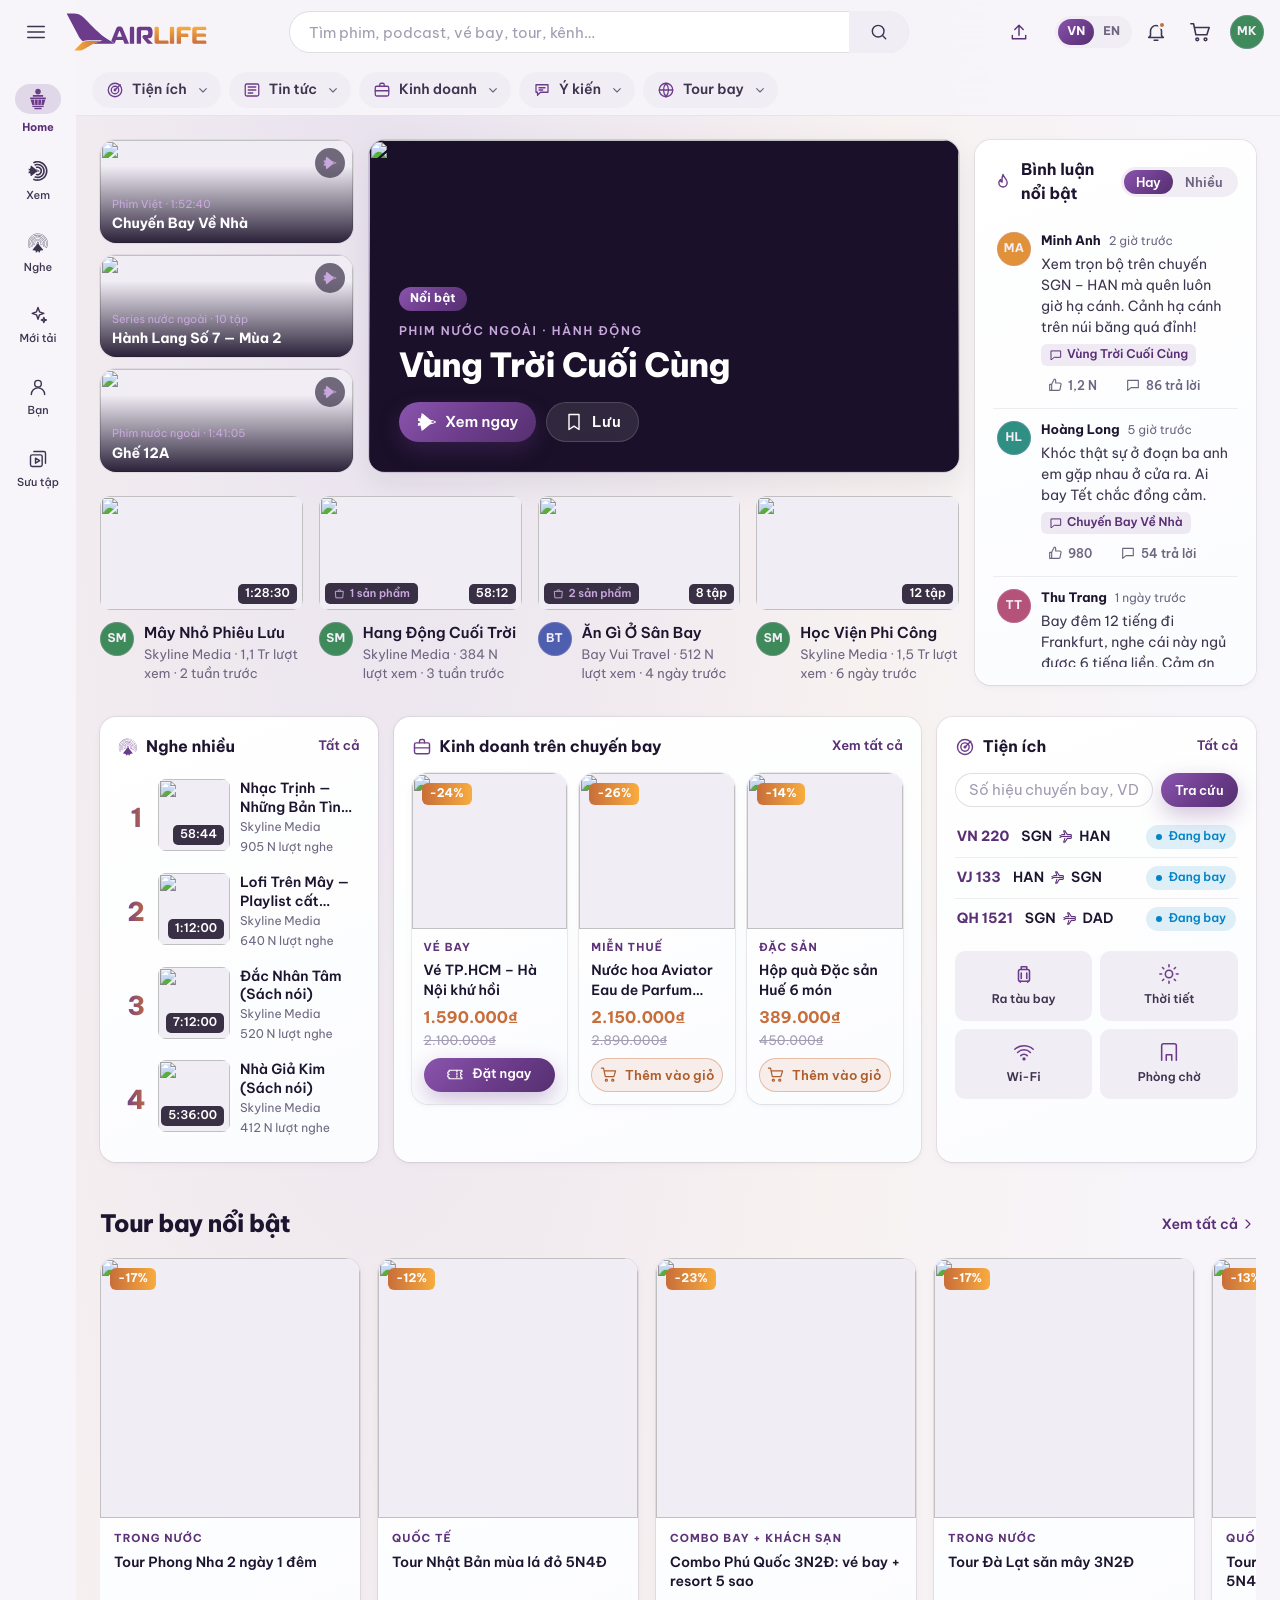
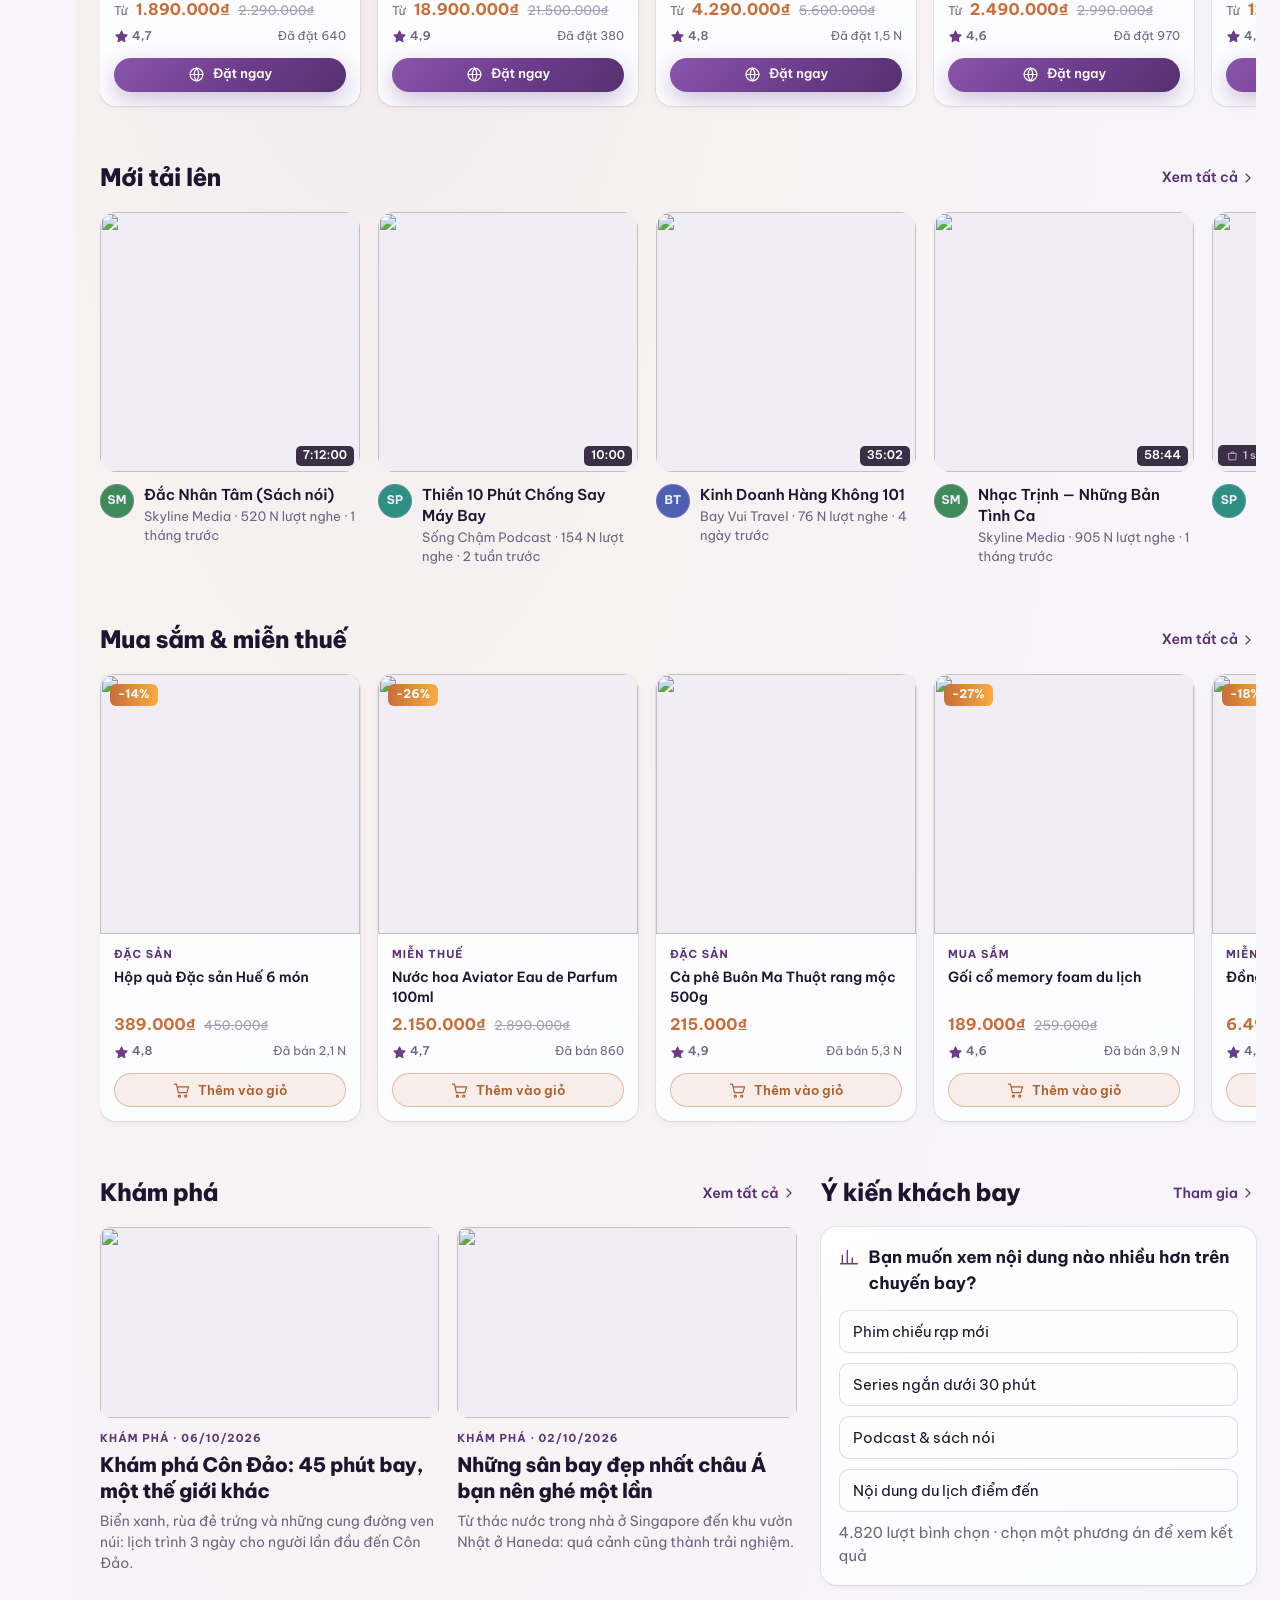
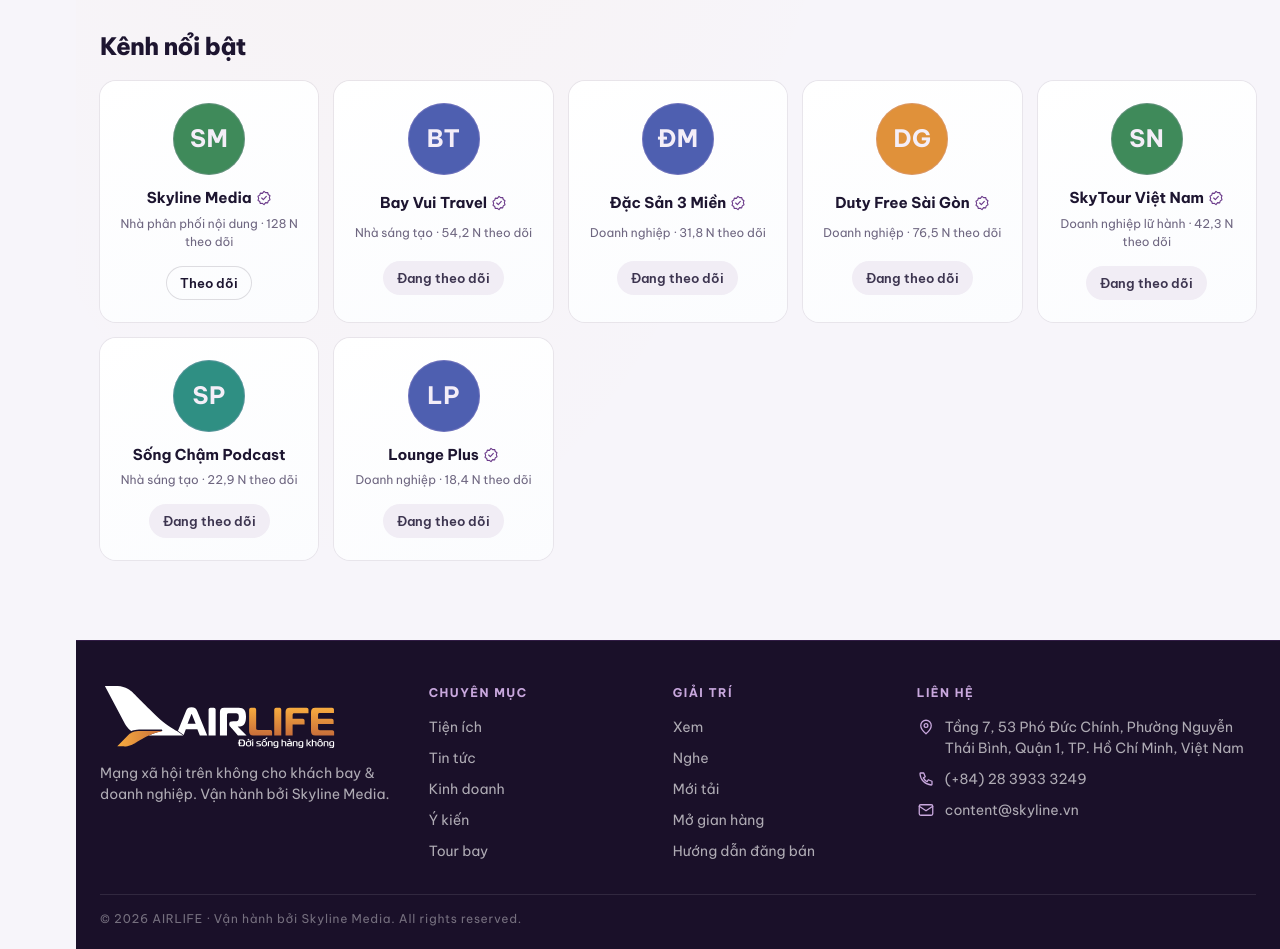
==== commit e6a4bf79: "Chỉnh sửa logo" ====
--- a/index.html
+++ b/index.html
@@ -3,16 +3,16 @@
     <head>
         <meta charset="UTF-8" />
         <meta name="viewport" content="width=device-width, initial-scale=1.0" />
-        <meta name="theme-color" content="#f5f7fb" />
-        <title>SKYLINE | Xem, nghe, tiện ích bay & mua sắm trên chuyến bay</title>
-        <meta name="description" content="SKYLINE: mạng xã hội trên không cho khách bay và doanh nghiệp. Xem phim, nghe podcast, tiện ích bay, vé bay, tour và mua sắm ngay trên chuyến bay." />
+        <meta name="theme-color" content="#6C3C8B" />
+        <title>AIRLIFE | Đời sống hàng không</title>
+        <meta name="description" content="AIRLIFE – Đời sống hàng không: mạng xã hội trên không cho khách bay và doanh nghiệp. Xem phim, nghe podcast, tiện ích bay, vé bay, tour và mua sắm ngay trên chuyến bay." />
         <link rel="icon" href="./images/favicon.svg" type="image/svg+xml" />
 
         <link rel="preconnect" href="https://fonts.googleapis.com">
         <link rel="preconnect" href="https://fonts.gstatic.com" crossorigin>
         <link href="https://fonts.googleapis.com/css2?family=Be+Vietnam+Pro:wght@400;500;600;700;800&display=swap" rel="stylesheet">
         <!-- ?v=...: đổi mỗi lần sửa CSS/JS để trình duyệt tải bản mới thay vì dùng cache -->
-        <link rel="stylesheet" href="./css/style.css?v=20261027-1" />
+        <link rel="stylesheet" href="./css/style.css?v=20261029-1" />
     </head>
     <body data-page="home">
         <header class="header" id="site-header"></header>
@@ -23,9 +23,9 @@
             <footer class="footer" id="site-footer"></footer>
         </div>
 
-        <script src="./js/data.js?v=20261027-1"></script>
-        <script src="./js/icons.js?v=20261027-1"></script>
-        <script src="./js/layout.js?v=20261027-1"></script>
-        <script src="./js/main.js?v=20261027-1"></script>
+        <script src="./js/data.js?v=20261029-1"></script>
+        <script src="./js/icons.js?v=20261029-1"></script>
+        <script src="./js/layout.js?v=20261029-1"></script>
+        <script src="./js/main.js?v=20261029-1"></script>
     </body>
 </html>
--- a/css/style.css
+++ b/css/style.css
@@ -150,8 +150,8 @@
   font-family: "Be Vietnam Pro", system-ui, sans-serif;
   font-size: 15px;
   line-height: 1.5;
-  color: #0f172a;
-  background: #f5f7fb;
+  color: #1d1530;
+  background: #f7f5fa;
   text-rendering: geometricPrecision;
   -webkit-font-smoothing: antialiased;
 }
@@ -188,16 +188,16 @@
 }
 
 ::selection {
-  background: rgba(59, 130, 246, 0.35);
+  background: rgba(108, 60, 139, 0.35);
 }
 
 :focus-visible {
-  outline: 2px solid #3b82f6;
+  outline: 2px solid #6c3c8b;
   outline-offset: 2px;
 }
 
 * {
-  scrollbar-color: #cbd5e1 transparent;
+  scrollbar-color: #cfc6da transparent;
 }
 
 .container {
@@ -211,7 +211,7 @@
 }
 
 .muted {
-  color: #64748b;
+  color: #6e6680;
 }
 
 .center {
@@ -225,10 +225,10 @@
 .link {
   font-size: 13px;
   font-weight: 600;
-  color: #1e4fd1;
+  color: #5a2f76;
 }
 .link:hover {
-  color: #1e4fd1;
+  color: #5a2f76;
 }
 
 /* ---------------- Icon & avatar ---------------- */
@@ -256,11 +256,11 @@
   width: 40px;
   height: 40px;
   border-radius: 50%;
-  color: #e8f0ff;
+  color: #f4eef8;
   font-size: 14px;
   font-weight: 700;
   letter-spacing: 0.02em;
-  box-shadow: 0 0 0 1px rgba(147, 197, 253, 0.25) inset;
+  box-shadow: 0 0 0 1px rgba(201, 168, 222, 0.25) inset;
 }
 .avatar--xs {
   width: 24px;
@@ -282,14 +282,14 @@
   height: 112px;
   font-size: 36px;
   font-family: "Be Vietnam Pro", system-ui, sans-serif;
-  box-shadow: 0 0 0 3px #f5f7fb, 0 0 0 5px #2563eb, 0 10px 30px rgba(15, 23, 42, 0.08);
+  box-shadow: 0 0 0 3px #f7f5fa, 0 0 0 5px #5d3279, 0 10px 30px rgba(29, 21, 48, 0.08);
 }
 
 .verified {
   display: inline-flex;
   margin-left: 4px;
   vertical-align: -3px;
-  color: #3b82f6;
+  color: #6c3c8b;
 }
 .verified .icon {
   width: 16px;
@@ -330,41 +330,41 @@
   width: 100%;
 }
 .btn--primary {
-  background: linear-gradient(135deg, #38bdf8 0%, #3b82f6 48%, #6366f1 100%);
+  background: linear-gradient(135deg, #8a55ad 0%, #6c3c8b 55%, #55306f 100%);
   color: #ffffff;
-  box-shadow: 0 8px 22px rgba(59, 130, 246, 0.32);
+  box-shadow: 0 8px 22px rgba(108, 60, 139, 0.3);
 }
 .btn--primary:hover {
   filter: brightness(1.08);
-  box-shadow: 0 10px 28px rgba(37, 99, 235, 0.35);
+  box-shadow: 0 10px 28px rgba(93, 50, 121, 0.35);
 }
 .btn--accent {
-  background: rgba(255, 90, 54, 0.1);
-  color: #e8461f;
-  box-shadow: 0 0 0 1px rgba(255, 90, 54, 0.4) inset;
+  background: rgba(200, 110, 58, 0.1);
+  color: #b05d2c;
+  box-shadow: 0 0 0 1px rgba(200, 110, 58, 0.4) inset;
 }
 .btn--accent:hover {
-  background: #ff5a36;
+  background: linear-gradient(90deg, #c86e3a 0%, #f8ac3f 100%);
   color: #fff;
 }
 .btn--outline {
-  box-shadow: 0 0 0 1px rgba(15, 23, 42, 0.14) inset;
+  box-shadow: 0 0 0 1px rgba(29, 21, 48, 0.14) inset;
 }
 .btn--outline:hover {
-  box-shadow: 0 0 0 1px #3b82f6 inset;
-  color: #1e4fd1;
+  box-shadow: 0 0 0 1px #6c3c8b inset;
+  color: #5a2f76;
 }
 .btn--soft {
-  background: #eef2f8;
+  background: #f1edf5;
 }
 .btn--soft:hover {
-  background: #e2e8f0;
+  background: #e5dfec;
 }
 .btn--ghost {
-  color: #1e4fd1;
+  color: #5a2f76;
 }
 .btn--ghost:hover {
-  background: rgba(59, 130, 246, 0.1);
+  background: rgba(108, 60, 139, 0.1);
 }
 .btn--glass {
   background: rgba(255, 255, 255, 0.1);
@@ -376,8 +376,8 @@
   background: rgba(255, 255, 255, 0.18);
 }
 .btn[data-follow].is-on {
-  background: #eef2f8;
-  color: #334155;
+  background: #f1edf5;
+  color: #3d3550;
   box-shadow: none;
   filter: none;
 }
@@ -391,26 +391,26 @@
   height: 40px;
   border-radius: 50%;
   flex-shrink: 0;
-  color: #334155;
+  color: #3d3550;
   transition: background-color 0.2s, color 0.2s;
 }
 .icon-btn:hover {
-  background: #eef2f8;
-  color: #0f172a;
+  background: #f1edf5;
+  color: #1d1530;
 }
 .icon-btn .icon {
   width: 22px;
   height: 22px;
 }
 .icon-btn--primary {
-  background: linear-gradient(135deg, #38bdf8 0%, #3b82f6 48%, #6366f1 100%);
+  background: linear-gradient(135deg, #8a55ad 0%, #6c3c8b 55%, #55306f 100%);
   color: #ffffff;
 }
 .icon-btn--primary .icon {
   fill: currentColor;
 }
 .icon-btn--primary:hover {
-  background: linear-gradient(135deg, #38bdf8 0%, #3b82f6 48%, #6366f1 100%);
+  background: linear-gradient(135deg, #8a55ad 0%, #6c3c8b 55%, #55306f 100%);
   color: #ffffff;
   filter: brightness(1.08);
 }
@@ -430,7 +430,7 @@
   height: 18px;
   padding: 0 5px;
   border-radius: 9px;
-  background: linear-gradient(135deg, #38bdf8 0%, #3b82f6 48%, #6366f1 100%);
+  background: linear-gradient(135deg, #8a55ad 0%, #6c3c8b 55%, #55306f 100%);
   color: #ffffff;
   font-size: 11px;
   font-weight: 800;
@@ -444,8 +444,8 @@
   width: 8px;
   height: 8px;
   border-radius: 50%;
-  background: #ff5a36;
-  border: 2px solid #f5f7fb;
+  background: #c86e3a;
+  border: 2px solid #f7f5fa;
 }
 
 /* ---------------- Nhãn ---------------- */
@@ -456,7 +456,7 @@
   height: 24px;
   padding: 0 11px;
   border-radius: 999px;
-  background: linear-gradient(135deg, #38bdf8 0%, #3b82f6 48%, #6366f1 100%);
+  background: linear-gradient(135deg, #8a55ad 0%, #6c3c8b 55%, #55306f 100%);
   color: #ffffff;
   font-size: 12px;
   font-weight: 700;
@@ -467,9 +467,9 @@
   height: 14px;
 }
 .pill--soft {
-  background: rgba(59, 130, 246, 0.12);
-  color: #1e4fd1;
-  box-shadow: 0 0 0 1px rgba(59, 130, 246, 0.25) inset;
+  background: rgba(108, 60, 139, 0.12);
+  color: #5a2f76;
+  box-shadow: 0 0 0 1px rgba(108, 60, 139, 0.25) inset;
 }
 .pill--new {
   position: absolute;
@@ -483,7 +483,7 @@
   left: 10px;
   padding: 2px 8px;
   border-radius: 6px;
-  background: #ff5a36;
+  background: linear-gradient(90deg, #c86e3a 0%, #f8ac3f 100%);
   color: #fff;
   font-size: 12px;
   font-weight: 700;
@@ -501,8 +501,8 @@
 .stars .icon {
   width: 15px;
   height: 15px;
-  fill: #3b82f6;
-  stroke: #3b82f6;
+  fill: #6c3c8b;
+  stroke: #6c3c8b;
 }
 
 .price {
@@ -513,14 +513,14 @@
 }
 .price small {
   font-size: 12px;
-  color: #64748b;
+  color: #6e6680;
 }
 .price strong {
-  color: #ff5a36;
+  color: #c86e3a;
   font-size: 16px;
 }
 .price del {
-  color: #94a3b8;
+  color: #a39cb2;
   font-size: 13px;
 }
 .price--lg {
@@ -528,8 +528,8 @@
   margin: 18px 0;
   padding: 16px 18px;
   border-radius: 10px;
-  background: linear-gradient(90deg, rgba(255, 90, 54, 0.1), rgba(255, 90, 54, 0.02));
-  box-shadow: 0 0 0 1px rgba(255, 90, 54, 0.2) inset;
+  background: linear-gradient(90deg, rgba(200, 110, 58, 0.1), rgba(200, 110, 58, 0.02));
+  box-shadow: 0 0 0 1px rgba(200, 110, 58, 0.2) inset;
 }
 .price--lg strong {
   font-family: "Be Vietnam Pro", system-ui, sans-serif;
@@ -572,8 +572,8 @@
   background: rgba(245, 158, 11, 0.12);
 }
 .status--done {
-  color: #64748b;
-  background: rgba(100, 116, 139, 0.12);
+  color: #6e6680;
+  background: rgba(110, 102, 128, 0.12);
 }
 
 @keyframes blink {
@@ -587,7 +587,7 @@
   display: block;
   overflow: hidden;
   border-radius: 10px;
-  background: #eef2f8;
+  background: #f1edf5;
 }
 .thumb img {
   width: 100%;
@@ -607,7 +607,7 @@
   bottom: 6px;
   padding: 1px 7px;
   border-radius: 5px;
-  background: rgba(11, 18, 32, 0.85);
+  background: rgba(26, 16, 41, 0.85);
   color: #fff;
   font-size: 12px;
   font-weight: 600;
@@ -621,8 +621,8 @@
   gap: 4px;
   padding: 2px 8px;
   border-radius: 5px;
-  background: rgba(11, 18, 32, 0.85);
-  color: #93c5fd;
+  background: rgba(26, 16, 41, 0.85);
+  color: #c9a8de;
   font-size: 11px;
   font-weight: 600;
 }
@@ -641,7 +641,7 @@
 .thumb__progress span {
   display: block;
   height: 100%;
-  background: linear-gradient(135deg, #38bdf8 0%, #3b82f6 48%, #6366f1 100%);
+  background: linear-gradient(135deg, #8a55ad 0%, #6c3c8b 55%, #55306f 100%);
 }
 
 a:hover > .thumb img,
@@ -658,7 +658,7 @@
 .field > span {
   font-size: 13px;
   font-weight: 600;
-  color: #334155;
+  color: #3d3550;
 }
 .field input,
 .field select,
@@ -667,18 +667,18 @@
   padding: 12px 14px;
   border-radius: 10px;
   background: #ffffff;
-  box-shadow: 0 0 0 1px rgba(15, 23, 42, 0.14) inset;
+  box-shadow: 0 0 0 1px rgba(29, 21, 48, 0.14) inset;
   transition: box-shadow 0.2s;
 }
 .field input:focus,
 .field select:focus,
 .field textarea:focus {
-  box-shadow: 0 0 0 1px #3b82f6 inset, 0 0 0 4px rgba(59, 130, 246, 0.12);
+  box-shadow: 0 0 0 1px #6c3c8b inset, 0 0 0 4px rgba(108, 60, 139, 0.12);
 }
 .field input::placeholder,
 .field select::placeholder,
 .field textarea::placeholder {
-  color: #94a3b8;
+  color: #a39cb2;
 }
 .field select option {
   background: #ffffff;
@@ -698,13 +698,13 @@
   justify-items: center;
   gap: 10px;
   padding: 48px 16px;
-  color: #64748b;
+  color: #6e6680;
   text-align: center;
 }
 .empty .icon {
   width: 40px;
   height: 40px;
-  color: #94a3b8;
+  color: #a39cb2;
 }
 
 /* ================= Header ================= */
@@ -720,7 +720,7 @@
   gap: 16px;
   height: 64px;
   padding: 0 16px;
-  background: rgba(245, 247, 251, 0.92);
+  background: rgba(247, 245, 250, 0.92);
   backdrop-filter: blur(14px);
 }
 .header__left, .header__right {
@@ -743,40 +743,21 @@
   transition: box-shadow 0.2s;
 }
 .header__me:hover {
-  box-shadow: 0 0 0 2px #3b82f6;
+  box-shadow: 0 0 0 2px #6c3c8b;
 }
 
 .logo {
   display: flex;
   align-items: center;
-  gap: 10px;
   margin-left: 4px;
 }
-.logo__mark {
-  display: inline-flex;
-  align-items: center;
-  justify-content: center;
-  width: 34px;
-  height: 34px;
-  border-radius: 10px;
-  background: linear-gradient(135deg, #38bdf8 0%, #3b82f6 48%, #6366f1 100%);
-  color: #ffffff;
-  box-shadow: 0 8px 22px rgba(59, 130, 246, 0.32);
-}
-.logo__mark .icon {
-  width: 20px;
-  height: 20px;
-  stroke-width: 2;
-}
-.logo__text {
-  font-family: "Be Vietnam Pro", system-ui, sans-serif;
-  font-size: 22px;
-  font-weight: 800;
-  letter-spacing: 0.08em;
-  background: linear-gradient(90deg, #0ea5e9 0%, #4f46e5 100%);
-  -webkit-background-clip: text;
-  background-clip: text;
-  color: transparent;
+.logo__img {
+  display: block;
+  width: auto;
+  height: 38px;
+}
+.logo--footer .logo__img {
+  height: 64px;
 }
 
 .search {
@@ -785,12 +766,12 @@
   height: 42px;
   border-radius: 999px;
   background: #ffffff;
-  box-shadow: 0 0 0 1px rgba(15, 23, 42, 0.14) inset;
+  box-shadow: 0 0 0 1px rgba(29, 21, 48, 0.14) inset;
   overflow: hidden;
   transition: box-shadow 0.2s;
 }
 .search:focus-within {
-  box-shadow: 0 0 0 1px #3b82f6 inset, 0 0 0 4px rgba(59, 130, 246, 0.12);
+  box-shadow: 0 0 0 1px #6c3c8b inset, 0 0 0 4px rgba(108, 60, 139, 0.12);
 }
 .search__input {
   flex: 1;
@@ -798,18 +779,18 @@
   padding: 0 20px;
 }
 .search__input::placeholder {
-  color: #94a3b8;
+  color: #a39cb2;
 }
 .search__btn {
   width: 60px;
   display: flex;
   align-items: center;
   justify-content: center;
-  background: #eef2f8;
-  color: #334155;
+  background: #f1edf5;
+  color: #3d3550;
 }
 .search__btn:hover {
-  color: #1e4fd1;
+  color: #5a2f76;
 }
 .search--page {
   max-width: 720px;
@@ -821,17 +802,17 @@
   display: flex;
   padding: 3px;
   border-radius: 999px;
-  background: #eef2f8;
+  background: #f1edf5;
   font-size: 12px;
   font-weight: 700;
 }
 .lang a {
   padding: 4px 9px;
   border-radius: 999px;
-  color: #64748b;
+  color: #6e6680;
 }
 .lang a.active {
-  background: linear-gradient(135deg, #38bdf8 0%, #3b82f6 48%, #6366f1 100%);
+  background: linear-gradient(135deg, #8a55ad 0%, #6c3c8b 55%, #55306f 100%);
   color: #ffffff;
 }
 
@@ -844,9 +825,9 @@
   z-index: 95;
   height: 52px;
   padding: 0 16px;
-  background: rgba(245, 247, 251, 0.92);
+  background: rgba(247, 245, 250, 0.92);
   backdrop-filter: blur(14px);
-  border-bottom: 1px solid rgba(15, 23, 42, 0.07);
+  border-bottom: 1px solid rgba(29, 21, 48, 0.07);
   transition: left 0.25s cubic-bezier(0.2, 0.8, 0.2, 1);
 }
 .topnav__track {
@@ -868,34 +849,34 @@
   height: 36px;
   padding: 0 14px;
   border-radius: 999px;
-  background: #eef2f8;
+  background: #f1edf5;
   font-size: 14px;
   font-weight: 600;
   white-space: nowrap;
-  color: #334155;
+  color: #3d3550;
   transition: background-color 0.2s, color 0.2s;
 }
 .topnav__link .icon {
   width: 18px;
   height: 18px;
-  color: #3b82f6;
+  color: #6c3c8b;
 }
 .topnav__caret {
   width: 16px !important;
   height: 16px !important;
   margin-right: -4px;
-  color: #64748b !important;
+  color: #6e6680 !important;
   transition: transform 0.2s;
 }
 .topnav__item:hover .topnav__link, .topnav__item:focus-within .topnav__link {
-  background: #e2e8f0;
-  color: #0f172a;
+  background: #e5dfec;
+  color: #1d1530;
 }
 .topnav__item:hover .topnav__caret, .topnav__item:focus-within .topnav__caret {
   transform: rotate(180deg);
 }
 .topnav__item.active .topnav__link {
-  background: linear-gradient(135deg, #38bdf8 0%, #3b82f6 48%, #6366f1 100%);
+  background: linear-gradient(135deg, #8a55ad 0%, #6c3c8b 55%, #55306f 100%);
   color: #ffffff;
 }
 .topnav__item.active .topnav__link .icon,
@@ -910,7 +891,7 @@
   padding: 8px;
   border-radius: 14px;
   background: #ffffff;
-  box-shadow: 0 0 0 1px rgba(15, 23, 42, 0.14), 0 20px 50px rgba(15, 23, 42, 0.16);
+  box-shadow: 0 0 0 1px rgba(29, 21, 48, 0.14), 0 20px 50px rgba(29, 21, 48, 0.16);
   opacity: 0;
   visibility: hidden;
   transform: translateY(6px);
@@ -924,10 +905,10 @@
   transition: background-color 0.15s;
 }
 .topnav__menu a:hover {
-  background: #eef2f8;
+  background: #f1edf5;
 }
 .topnav__menu a:hover strong {
-  color: #1e4fd1;
+  color: #5a2f76;
 }
 .topnav__menu strong {
   font-size: 14px;
@@ -935,7 +916,7 @@
 }
 .topnav__menu small {
   font-size: 12px;
-  color: #64748b;
+  color: #6e6680;
 }
 .topnav__item:hover .topnav__menu, .topnav__item:focus-within .topnav__menu {
   opacity: 1;
@@ -953,14 +934,14 @@
   width: 232px;
   padding: 10px 12px 24px;
   overflow-y: auto;
-  background: #f5f7fb;
+  background: #f7f5fa;
   scrollbar-width: thin;
   transition: transform 0.25s cubic-bezier(0.2, 0.8, 0.2, 1), width 0.25s cubic-bezier(0.2, 0.8, 0.2, 1);
 }
 
 .nav-group {
   padding: 8px 0;
-  border-bottom: 1px solid rgba(15, 23, 42, 0.07);
+  border-bottom: 1px solid rgba(29, 21, 48, 0.07);
 }
 .nav-group:last-of-type {
   border-bottom: 0;
@@ -971,7 +952,7 @@
   font-weight: 700;
   letter-spacing: 0.12em;
   text-transform: uppercase;
-  color: #1d4ed8;
+  color: #4e2966;
 }
 
 .nav-item {
@@ -983,20 +964,20 @@
   padding: 0 12px;
   border-radius: 10px;
   font-weight: 500;
-  color: #334155;
+  color: #3d3550;
   transition: background-color 0.15s, color 0.15s;
 }
 .nav-item:hover {
   background: #ffffff;
-  color: #0f172a;
+  color: #1d1530;
 }
 .nav-item.active {
-  background: linear-gradient(90deg, rgba(59, 130, 246, 0.16), rgba(59, 130, 246, 0.04));
-  color: #1e4fd1;
+  background: linear-gradient(90deg, rgba(108, 60, 139, 0.16), rgba(108, 60, 139, 0.04));
+  color: #5a2f76;
   font-weight: 700;
 }
 .nav-item.active .icon {
-  color: #3b82f6;
+  color: #6c3c8b;
   stroke-width: 2;
 }
 .nav-item.active::before {
@@ -1007,7 +988,7 @@
   bottom: 10px;
   width: 3px;
   border-radius: 0 3px 3px 0;
-  background: linear-gradient(135deg, #38bdf8 0%, #3b82f6 48%, #6366f1 100%);
+  background: linear-gradient(135deg, #8a55ad 0%, #6c3c8b 55%, #55306f 100%);
 }
 .nav-item__label {
   overflow: hidden;
@@ -1022,7 +1003,7 @@
 .sidebar__foot {
   padding: 16px 12px 0;
   font-size: 12px;
-  color: #94a3b8;
+  color: #a39cb2;
 }
 
 body.sidebar-mini .sidebar {
@@ -1062,7 +1043,7 @@
   width: 46px;
   height: 30px;
   border-radius: 999px;
-  background: rgba(59, 130, 246, 0.16);
+  background: rgba(108, 60, 139, 0.16);
 }
 body.sidebar-mini .shell {
   margin-left: 76px;
@@ -1079,7 +1060,7 @@
   min-height: 100vh;
   display: flex;
   flex-direction: column;
-  background: radial-gradient(ellipse at 30% 0%, rgba(56, 189, 248, 0.12) 0%, rgba(99, 102, 241, 0.06) 35%, rgba(99, 102, 241, 0) 65%) no-repeat;
+  background: radial-gradient(ellipse at 25% 0%, rgba(108, 60, 139, 0.1) 0%, rgba(248, 172, 63, 0.05) 40%, rgba(248, 172, 63, 0) 65%) no-repeat;
   transition: margin-left 0.25s cubic-bezier(0.2, 0.8, 0.2, 1);
 }
 
@@ -1099,15 +1080,10 @@
 .footer {
   margin-top: 24px;
   padding: 44px 24px 20px;
-  background: #0b1220;
-  border-top: 1px solid rgba(37, 99, 235, 0.35);
+  background: #1a1029;
+  border-top: 1px solid rgba(93, 50, 121, 0.35);
   color: rgba(255, 255, 255, 0.65);
   font-size: 14px;
-}
-.footer .logo__text {
-  background: linear-gradient(90deg, #7dd3fc 0%, #a5b4fc 100%);
-  -webkit-background-clip: text;
-  background-clip: text;
 }
 .footer__grid {
   display: grid;
@@ -1127,14 +1103,14 @@
 }
 .footer__col h4 {
   margin-bottom: 4px;
-  color: #93c5fd;
+  color: #c9a8de;
   font-size: 12px;
   font-weight: 700;
   letter-spacing: 0.12em;
   text-transform: uppercase;
 }
 .footer__col a:hover {
-  color: #d3e2ff;
+  color: #e7daf0;
 }
 .footer__contact p, .footer__contact a {
   display: flex;
@@ -1144,7 +1120,7 @@
   width: 18px;
   height: 18px;
   margin-top: 1px;
-  color: #93c5fd;
+  color: #c9a8de;
 }
 .footer__bottom {
   max-width: 1680px;
@@ -1173,10 +1149,10 @@
   gap: 16px;
   height: 68px;
   padding: 0 16px;
-  background: rgba(11, 18, 32, 0.97);
+  background: rgba(26, 16, 41, 0.97);
   backdrop-filter: blur(14px);
   color: #fff;
-  box-shadow: 0 -10px 30px rgba(15, 23, 42, 0.25);
+  box-shadow: 0 -10px 30px rgba(29, 21, 48, 0.25);
   transition: left 0.25s cubic-bezier(0.2, 0.8, 0.2, 1);
 }
 .mini-player .icon-btn {
@@ -1313,17 +1289,17 @@
   max-width: calc(100% - 32px);
   padding: 12px 18px;
   border-radius: 12px;
-  background: #0f172a;
+  background: #1d1530;
   color: #fff;
   font-weight: 500;
-  box-shadow: 0 0 0 1px rgba(59, 130, 246, 0.35), 0 20px 50px rgba(15, 23, 42, 0.16);
+  box-shadow: 0 0 0 1px rgba(108, 60, 139, 0.35), 0 20px 50px rgba(29, 21, 48, 0.16);
   opacity: 0;
   pointer-events: none;
   transform: translate(-50%, 20px);
   transition: opacity 0.25s, transform 0.25s cubic-bezier(0.2, 0.8, 0.2, 1);
 }
 .toast .icon {
-  color: #3b82f6;
+  color: #6c3c8b;
 }
 .toast.show {
   opacity: 1;
@@ -1368,7 +1344,7 @@
   letter-spacing: -0.02em;
 }
 .section-head h2 .icon {
-  color: #3b82f6;
+  color: #6c3c8b;
 }
 .section-head__more {
   display: inline-flex;
@@ -1376,21 +1352,21 @@
   gap: 2px;
   font-size: 14px;
   font-weight: 600;
-  color: #1e4fd1;
+  color: #5a2f76;
 }
 .section-head__more .icon {
   width: 16px;
   height: 16px;
 }
 .section-head__more:hover {
-  color: #1e4fd1;
+  color: #5a2f76;
 }
 
 .panel {
   padding: 18px;
   border-radius: 16px;
   background: linear-gradient(160deg, #ffffff 0%, #fbfcfe 100%);
-  box-shadow: 0 0 0 1px rgba(15, 23, 42, 0.07), 0 1px 2px rgba(15, 23, 42, 0.04), 0 2px 8px rgba(15, 23, 42, 0.04);
+  box-shadow: 0 0 0 1px rgba(29, 21, 48, 0.07), 0 1px 2px rgba(29, 21, 48, 0.04), 0 2px 8px rgba(29, 21, 48, 0.04);
 }
 .panel__head {
   display: flex;
@@ -1407,7 +1383,7 @@
   font-weight: 700;
 }
 .panel__head h2 .icon {
-  color: #3b82f6;
+  color: #6c3c8b;
 }
 .panel > h2 {
   font-family: "Be Vietnam Pro", system-ui, sans-serif;
@@ -1418,7 +1394,7 @@
 }
 .panel > p {
   margin-bottom: 10px;
-  color: #334155;
+  color: #3d3550;
 }
 .panel .mt {
   margin-top: 28px;
@@ -1447,7 +1423,7 @@
 }
 .page-head p {
   margin-top: 4px;
-  color: #64748b;
+  color: #6e6680;
 }
 .page-head__icon {
   display: inline-flex;
@@ -1457,9 +1433,9 @@
   width: 58px;
   height: 58px;
   border-radius: 18px;
-  background: linear-gradient(135deg, #38bdf8 0%, #3b82f6 48%, #6366f1 100%);
+  background: linear-gradient(135deg, #8a55ad 0%, #6c3c8b 55%, #55306f 100%);
   color: #ffffff;
-  box-shadow: 0 8px 22px rgba(59, 130, 246, 0.32);
+  box-shadow: 0 8px 22px rgba(108, 60, 139, 0.3);
 }
 .page-head__icon .icon {
   width: 28px;
@@ -1474,10 +1450,10 @@
   gap: 4px;
   margin-bottom: 16px;
   font-size: 13px;
-  color: #64748b;
+  color: #6e6680;
 }
 .breadcrumb a:hover {
-  color: #1e4fd1;
+  color: #5a2f76;
 }
 .breadcrumb .icon {
   width: 14px;
@@ -1501,18 +1477,18 @@
   height: 34px;
   padding: 0 15px;
   border-radius: 9px;
-  background: #eef2f8;
+  background: #f1edf5;
   font-size: 14px;
   font-weight: 500;
-  color: #334155;
+  color: #3d3550;
   transition: background-color 0.15s, color 0.15s;
 }
 .chip:hover {
-  background: #e2e8f0;
-  color: #0f172a;
+  background: #e5dfec;
+  color: #1d1530;
 }
 .chip.active {
-  background: #0f172a;
+  background: #1d1530;
   color: #fff;
   font-weight: 600;
 }
@@ -1521,17 +1497,17 @@
   display: flex;
   padding: 3px;
   border-radius: 999px;
-  background: #eef2f8;
+  background: #f1edf5;
 }
 .seg button {
   padding: 4px 12px;
   border-radius: 999px;
   font-size: 13px;
   font-weight: 600;
-  color: #64748b;
+  color: #6e6680;
 }
 .seg button.active {
-  background: linear-gradient(135deg, #38bdf8 0%, #3b82f6 48%, #6366f1 100%);
+  background: linear-gradient(135deg, #8a55ad 0%, #6c3c8b 55%, #55306f 100%);
   color: #ffffff;
 }
 
@@ -1539,7 +1515,7 @@
   display: flex;
   gap: 4px;
   margin-bottom: 24px;
-  border-bottom: 1px solid rgba(15, 23, 42, 0.14);
+  border-bottom: 1px solid rgba(29, 21, 48, 0.14);
   overflow-x: auto;
   scrollbar-width: none;
 }
@@ -1554,7 +1530,7 @@
   flex-shrink: 0;
   padding: 12px 16px;
   font-weight: 600;
-  color: #64748b;
+  color: #6e6680;
 }
 .tabs__item .icon {
   width: 18px;
@@ -1563,7 +1539,7 @@
 .tabs__item small {
   padding: 1px 7px;
   border-radius: 999px;
-  background: #eef2f8;
+  background: #f1edf5;
   font-size: 11px;
 }
 .tabs__item::after {
@@ -1574,18 +1550,18 @@
   bottom: -1px;
   height: 2px;
   border-radius: 2px;
-  background: linear-gradient(135deg, #38bdf8 0%, #3b82f6 48%, #6366f1 100%);
+  background: linear-gradient(135deg, #8a55ad 0%, #6c3c8b 55%, #55306f 100%);
   transform: scaleX(0);
   transition: transform 0.2s cubic-bezier(0.2, 0.8, 0.2, 1);
 }
 .tabs__item:hover {
-  color: #0f172a;
+  color: #1d1530;
 }
 .tabs__item.active {
-  color: #1e4fd1;
+  color: #5a2f76;
 }
 .tabs__item.active .icon {
-  color: #3b82f6;
+  color: #6c3c8b;
 }
 .tabs__item.active::after {
   transform: scaleX(1);
@@ -1663,12 +1639,12 @@
   line-height: 1.4;
 }
 .media-card__title a:hover {
-  color: #1e4fd1;
+  color: #5a2f76;
 }
 .media-card__meta {
   margin-top: 3px;
   font-size: 13px;
-  color: #64748b;
+  color: #6e6680;
 }
 .media-card--audio .thumb {
   border-radius: 16px;
@@ -1684,9 +1660,9 @@
   width: 46px;
   height: 46px;
   border-radius: 50%;
-  background: linear-gradient(135deg, #38bdf8 0%, #3b82f6 48%, #6366f1 100%);
+  background: linear-gradient(135deg, #8a55ad 0%, #6c3c8b 55%, #55306f 100%);
   color: #ffffff;
-  box-shadow: 0 8px 22px rgba(59, 130, 246, 0.32);
+  box-shadow: 0 8px 22px rgba(108, 60, 139, 0.3);
   opacity: 0;
   transform: translateY(6px);
   transition: opacity 0.2s, transform 0.2s cubic-bezier(0.2, 0.8, 0.2, 1);
@@ -1717,7 +1693,7 @@
   transition: background-color 0.15s;
 }
 .media-row:hover {
-  background: #eef2f8;
+  background: #f1edf5;
 }
 .media-row .thumb {
   flex: 0 0 160px;
@@ -1734,7 +1710,7 @@
   font-weight: 800;
   letter-spacing: -0.02em;
   text-align: center;
-  background: linear-gradient(90deg, #0ea5e9 0%, #4f46e5 100%);
+  background: linear-gradient(90deg, #6c3c8b 0%, #c86e3a 100%);
   -webkit-background-clip: text;
   background-clip: text;
   color: transparent;
@@ -1755,7 +1731,7 @@
 }
 .media-row__body small {
   font-size: 12px;
-  color: #64748b;
+  color: #6e6680;
 }
 
 /* ---------------- Ô ảnh có chữ đè ---------------- */
@@ -1764,10 +1740,10 @@
   display: block;
   overflow: hidden;
   border-radius: 16px;
-  background: #eef2f8;
+  background: #f1edf5;
   min-height: 0;
   color: #fff;
-  box-shadow: 0 0 0 1px rgba(15, 23, 42, 0.07);
+  box-shadow: 0 0 0 1px rgba(29, 21, 48, 0.07);
 }
 .tile img {
   position: absolute;
@@ -1786,11 +1762,11 @@
   display: grid;
   gap: 2px;
   padding: 30px 12px 10px;
-  background: linear-gradient(0deg, rgba(11, 18, 32, 0.92), rgba(11, 18, 32, 0));
+  background: linear-gradient(0deg, rgba(26, 16, 41, 0.92), rgba(26, 16, 41, 0));
 }
 .tile__overlay small {
   font-size: 11px;
-  color: #93c5fd;
+  color: #c9a8de;
 }
 .tile__overlay strong {
   display: -webkit-box;
@@ -1810,8 +1786,8 @@
   width: 30px;
   height: 30px;
   border-radius: 50%;
-  background: rgba(11, 18, 32, 0.6);
-  color: #93c5fd;
+  background: rgba(26, 16, 41, 0.6);
+  color: #c9a8de;
   backdrop-filter: blur(4px);
 }
 .tile__play .icon {
@@ -1827,11 +1803,11 @@
   overflow: hidden;
   border-radius: 16px;
   background: linear-gradient(160deg, #ffffff 0%, #fbfcfe 100%);
-  box-shadow: 0 0 0 1px rgba(15, 23, 42, 0.07), 0 1px 2px rgba(15, 23, 42, 0.04), 0 2px 8px rgba(15, 23, 42, 0.04);
+  box-shadow: 0 0 0 1px rgba(29, 21, 48, 0.07), 0 1px 2px rgba(29, 21, 48, 0.04), 0 2px 8px rgba(29, 21, 48, 0.04);
   transition: box-shadow 0.25s, transform 0.25s cubic-bezier(0.2, 0.8, 0.2, 1);
 }
 .product-card:hover {
-  box-shadow: 0 0 0 1px rgba(59, 130, 246, 0.4), 0 10px 30px rgba(15, 23, 42, 0.08);
+  box-shadow: 0 0 0 1px rgba(108, 60, 139, 0.4), 0 10px 30px rgba(29, 21, 48, 0.08);
   transform: translateY(-3px);
 }
 .product-card .thumb {
@@ -1849,7 +1825,7 @@
   font-weight: 700;
   text-transform: uppercase;
   letter-spacing: 0.1em;
-  color: #2563eb;
+  color: #5d3279;
 }
 .product-card__name {
   display: -webkit-box;
@@ -1862,14 +1838,14 @@
   line-height: 1.4;
 }
 .product-card__name a:hover {
-  color: #1e4fd1;
+  color: #5a2f76;
 }
 .product-card__meta {
   display: flex;
   justify-content: space-between;
   margin-bottom: 6px;
   font-size: 12px;
-  color: #64748b;
+  color: #6e6680;
 }
 .product-card .btn {
   margin-top: auto;
@@ -1887,7 +1863,7 @@
   padding: 10px;
   border-radius: 16px;
   background: linear-gradient(160deg, #ffffff 0%, #fbfcfe 100%);
-  box-shadow: 0 0 0 1px rgba(59, 130, 246, 0.22);
+  box-shadow: 0 0 0 1px rgba(108, 60, 139, 0.22);
 }
 .product-mini img {
   width: 76px;
@@ -1920,7 +1896,7 @@
   padding: 22px 12px;
   border-radius: 16px;
   background: linear-gradient(160deg, #ffffff 0%, #fbfcfe 100%);
-  box-shadow: 0 0 0 1px rgba(15, 23, 42, 0.07);
+  box-shadow: 0 0 0 1px rgba(29, 21, 48, 0.07);
   text-align: center;
 }
 .channel-card h3 {
@@ -1930,7 +1906,7 @@
 }
 .channel-card small {
   font-size: 12px;
-  color: #64748b;
+  color: #6e6680;
 }
 .channel-card .btn {
   margin-top: 8px;
@@ -1943,7 +1919,7 @@
   font-weight: 700;
   letter-spacing: 0.1em;
   text-transform: uppercase;
-  color: #2563eb;
+  color: #5d3279;
 }
 .news-card h3 {
   margin-top: 6px;
@@ -1954,12 +1930,12 @@
   line-height: 1.3;
 }
 .news-card h3 a:hover {
-  color: #1e4fd1;
+  color: #5a2f76;
 }
 .news-card p {
   margin-top: 6px;
   font-size: 14px;
-  color: #64748b;
+  color: #6e6680;
 }
 
 /* ---------------- Bình luận ---------------- */
@@ -1988,12 +1964,12 @@
 }
 .comment__head small {
   font-size: 12px;
-  color: #64748b;
+  color: #6e6680;
 }
 .comment__text {
   margin-top: 2px;
   font-size: 14px;
-  color: #334155;
+  color: #3d3550;
 }
 .comment__target {
   display: inline-flex;
@@ -2003,8 +1979,8 @@
   margin-top: 6px;
   padding: 2px 8px;
   border-radius: 6px;
-  background: rgba(59, 130, 246, 0.1);
-  color: #1e4fd1;
+  background: rgba(108, 60, 139, 0.1);
+  color: #5a2f76;
   font-size: 12px;
   font-weight: 600;
   overflow: hidden;
@@ -2026,10 +2002,10 @@
   gap: 5px;
   font-size: 12px;
   font-weight: 600;
-  color: #64748b;
+  color: #6e6680;
 }
 .comment__actions button:hover {
-  color: #1e4fd1;
+  color: #5a2f76;
 }
 .comment__actions .icon {
   width: 16px;
@@ -2051,7 +2027,7 @@
   scrollbar-width: thin;
 }
 .comment-panel .comment + .comment {
-  border-top: 1px solid rgba(15, 23, 42, 0.07);
+  border-top: 1px solid rgba(29, 21, 48, 0.07);
 }
 
 .comment-form {
@@ -2064,13 +2040,13 @@
   flex: 1;
   min-width: 0;
   padding: 10px 2px;
-  border-bottom: 1px solid rgba(15, 23, 42, 0.14);
+  border-bottom: 1px solid rgba(29, 21, 48, 0.14);
 }
 .comment-form input:focus {
-  border-color: #3b82f6;
+  border-color: #6c3c8b;
 }
 .comment-form input::placeholder {
-  color: #94a3b8;
+  color: #a39cb2;
 }
 
 /* =================================================================
@@ -2122,9 +2098,9 @@
   aspect-ratio: 16/9;
   overflow: hidden;
   border-radius: 16px;
-  background: #0b1220;
+  background: #1a1029;
   color: #fff;
-  box-shadow: 0 0 0 1px rgba(59, 130, 246, 0.18), 0 10px 30px rgba(15, 23, 42, 0.08);
+  box-shadow: 0 0 0 1px rgba(108, 60, 139, 0.18), 0 10px 30px rgba(29, 21, 48, 0.08);
 }
 .hero__img {
   position: absolute;
@@ -2141,7 +2117,7 @@
   content: "";
   position: absolute;
   inset: 0;
-  background: linear-gradient(0deg, rgba(11, 18, 32, 0.9) 0%, rgba(11, 18, 32, 0.5) 40%, rgba(11, 18, 32, 0) 78%);
+  background: linear-gradient(0deg, rgba(26, 16, 41, 0.9) 0%, rgba(26, 16, 41, 0.5) 40%, rgba(26, 16, 41, 0) 78%);
 }
 .hero__content {
   position: absolute;
@@ -2158,7 +2134,7 @@
   font-weight: 600;
   letter-spacing: 0.14em;
   text-transform: uppercase;
-  color: #93c5fd;
+  color: #c9a8de;
 }
 .hero__title {
   margin-top: 6px;
@@ -2220,13 +2196,13 @@
   padding: 0 14px;
   border-radius: 999px;
   background: #ffffff;
-  box-shadow: 0 0 0 1px rgba(15, 23, 42, 0.14) inset;
+  box-shadow: 0 0 0 1px rgba(29, 21, 48, 0.14) inset;
 }
 .utility .flight-form input[type=text]:focus {
-  box-shadow: 0 0 0 1px #3b82f6 inset;
+  box-shadow: 0 0 0 1px #6c3c8b inset;
 }
 .utility .flight-form input[type=text]::placeholder {
-  color: #94a3b8;
+  color: #a39cb2;
 }
 .utility__grid {
   display: grid;
@@ -2240,21 +2216,21 @@
   gap: 6px;
   padding: 12px 4px;
   border-radius: 10px;
-  background: #eef2f8;
+  background: #f1edf5;
   font-size: 12px;
   font-weight: 600;
   text-align: center;
-  color: #334155;
+  color: #3d3550;
   transition: background-color 0.15s, color 0.15s;
 }
 .utility__item:hover {
-  background: #e2e8f0;
-  color: #1e4fd1;
+  background: #e5dfec;
+  color: #5a2f76;
 }
 .utility__item .icon {
   width: 22px;
   height: 22px;
-  color: #3b82f6;
+  color: #6c3c8b;
 }
 
 .flight-mini {
@@ -2303,7 +2279,7 @@
 .owner small {
   display: block;
   font-size: 12px;
-  color: #64748b;
+  color: #6e6680;
 }
 .owner .btn {
   margin-left: 8px;
@@ -2317,12 +2293,12 @@
   padding: 14px 16px;
   border-radius: 16px;
   background: #ffffff;
-  box-shadow: 0 0 0 1px rgba(15, 23, 42, 0.07);
+  box-shadow: 0 0 0 1px rgba(29, 21, 48, 0.07);
   font-size: 14px;
 }
 .desc-box p {
   margin-top: 4px;
-  color: #334155;
+  color: #3d3550;
 }
 
 .video-player {
@@ -2332,7 +2308,7 @@
   border-radius: 16px;
   background: #000;
   color: #fff;
-  box-shadow: 0 10px 30px rgba(15, 23, 42, 0.08);
+  box-shadow: 0 10px 30px rgba(29, 21, 48, 0.08);
 }
 .video-player > img {
   width: 100%;
@@ -2351,11 +2327,11 @@
   width: 96px;
   height: 96px;
   border-radius: 50%;
-  background: rgba(11, 18, 32, 0.55);
+  background: rgba(26, 16, 41, 0.55);
   backdrop-filter: blur(6px);
   color: #fff;
   transform: translate(-50%, -50%);
-  box-shadow: 0 0 0 1px rgba(255, 255, 255, 0.25) inset, 0 20px 50px rgba(15, 23, 42, 0.16);
+  box-shadow: 0 0 0 1px rgba(255, 255, 255, 0.25) inset, 0 20px 50px rgba(29, 21, 48, 0.16);
   transition: transform 0.2s cubic-bezier(0.2, 0.8, 0.2, 1), opacity 0.2s, background-color 0.2s;
 }
 .video-player__play .icon {
@@ -2363,7 +2339,7 @@
   height: 56px;
 }
 .video-player__play:hover {
-  background: rgba(11, 18, 32, 0.75);
+  background: rgba(26, 16, 41, 0.75);
   transform: translate(-50%, -50%) scale(1.06);
 }
 .video-player__bar {
@@ -2427,16 +2403,16 @@
   gap: 32px;
   padding: 30px;
   border-radius: 16px;
-  background: radial-gradient(ellipse at 0% 0%, rgba(59, 130, 246, 0.35), rgba(59, 130, 246, 0) 55%), #0b1220;
+  background: radial-gradient(ellipse at 0% 0%, rgba(108, 60, 139, 0.35), rgba(108, 60, 139, 0) 55%), #1a1029;
   color: #fff;
-  box-shadow: 0 10px 30px rgba(15, 23, 42, 0.08);
+  box-shadow: 0 10px 30px rgba(29, 21, 48, 0.08);
 }
 .audio-player__cover {
   width: 100%;
   aspect-ratio: 1;
   object-fit: cover;
   border-radius: 16px;
-  box-shadow: 0 20px 50px rgba(15, 23, 42, 0.16);
+  box-shadow: 0 20px 50px rgba(29, 21, 48, 0.16);
 }
 .audio-player__main {
   display: flex;
@@ -2699,7 +2675,7 @@
   animation-delay: -1.08s;
 }
 .wave span:nth-child(-n+14) {
-  background: #3b82f6;
+  background: #6c3c8b;
 }
 
 @keyframes wave {
@@ -2720,7 +2696,7 @@
   padding: 26px;
   border-radius: 16px;
   background: linear-gradient(160deg, #ffffff 0%, #fbfcfe 100%);
-  box-shadow: 0 0 0 1px rgba(15, 23, 42, 0.07), 0 1px 2px rgba(15, 23, 42, 0.04), 0 2px 8px rgba(15, 23, 42, 0.04);
+  box-shadow: 0 0 0 1px rgba(29, 21, 48, 0.07), 0 1px 2px rgba(29, 21, 48, 0.04), 0 2px 8px rgba(29, 21, 48, 0.04);
 }
 .product__info h1 {
   margin-top: 12px;
@@ -2736,11 +2712,11 @@
   gap: 8px 16px;
   margin-top: 10px;
   font-size: 14px;
-  color: #64748b;
+  color: #6e6680;
 }
 .product__stats > span + span {
   padding-left: 16px;
-  border-left: 1px solid rgba(15, 23, 42, 0.14);
+  border-left: 1px solid rgba(29, 21, 48, 0.14);
 }
 .product__buy {
   display: flex;
@@ -2755,7 +2731,7 @@
   overflow: hidden;
   border-radius: 16px;
   aspect-ratio: 1;
-  background: #eef2f8;
+  background: #f1edf5;
 }
 .gallery__main img {
   width: 100%;
@@ -2775,7 +2751,7 @@
   transition: opacity 0.2s, box-shadow 0.2s;
 }
 .gallery__thumbs button.active {
-  box-shadow: 0 0 0 2px #3b82f6;
+  box-shadow: 0 0 0 2px #6c3c8b;
   opacity: 1;
 }
 .gallery__thumbs img {
@@ -2792,7 +2768,7 @@
   margin-bottom: 8px;
   font-size: 13px;
   font-weight: 600;
-  color: #334155;
+  color: #3d3550;
 }
 
 .option {
@@ -2801,11 +2777,11 @@
   gap: 12px;
   padding: 11px 14px;
   border-radius: 10px;
-  box-shadow: 0 0 0 1px rgba(15, 23, 42, 0.14) inset;
+  box-shadow: 0 0 0 1px rgba(29, 21, 48, 0.14) inset;
   transition: box-shadow 0.15s, background-color 0.15s;
 }
 .option input {
-  accent-color: #3b82f6;
+  accent-color: #6c3c8b;
   width: 18px;
   height: 18px;
 }
@@ -2817,11 +2793,11 @@
 }
 .option small {
   font-size: 12px;
-  color: #64748b;
+  color: #6e6680;
 }
 .option:has(input:checked) {
-  box-shadow: 0 0 0 1px #3b82f6 inset;
-  background: rgba(59, 130, 246, 0.07);
+  box-shadow: 0 0 0 1px #6c3c8b inset;
+  background: rgba(108, 60, 139, 0.07);
 }
 
 .qty {
@@ -2835,7 +2811,7 @@
 .qty__box {
   display: flex;
   border-radius: 999px;
-  box-shadow: 0 0 0 1px rgba(15, 23, 42, 0.14) inset;
+  box-shadow: 0 0 0 1px rgba(29, 21, 48, 0.14) inset;
   overflow: hidden;
 }
 .qty__box button {
@@ -2844,7 +2820,7 @@
   font-size: 18px;
 }
 .qty__box button:hover {
-  background: #eef2f8;
+  background: #f1edf5;
 }
 .qty__box input {
   width: 44px;
@@ -2858,7 +2834,7 @@
   gap: 12px;
   margin-top: 26px;
   padding-top: 20px;
-  border-top: 1px solid rgba(15, 23, 42, 0.07);
+  border-top: 1px solid rgba(29, 21, 48, 0.07);
 }
 .seller > div {
   flex: 1;
@@ -2867,7 +2843,7 @@
 .seller small {
   display: block;
   font-size: 12px;
-  color: #64748b;
+  color: #6e6680;
 }
 
 .product-detail {
@@ -2896,7 +2872,7 @@
   content: "";
   position: absolute;
   inset: 0;
-  background: linear-gradient(0deg, #f5f7fb 0%, rgba(245, 247, 251, 0) 60%);
+  background: linear-gradient(0deg, #f7f5fa 0%, rgba(247, 245, 250, 0) 60%);
 }
 .channel__head {
   position: relative;
@@ -2943,10 +2919,10 @@
   display: flex;
   align-items: center;
   gap: 10px;
-  color: #334155;
+  color: #3d3550;
 }
 .about li .icon {
-  color: #3b82f6;
+  color: #6c3c8b;
 }
 
 /* ================= Mới tải: poster line-up ================= */
@@ -2966,9 +2942,9 @@
   overflow: hidden;
   aspect-ratio: 2/3;
   border-radius: 16px;
-  background: #eef2f8;
+  background: #f1edf5;
   margin-bottom: 8px;
-  box-shadow: 0 0 0 1px rgba(15, 23, 42, 0.07), 0 10px 30px rgba(15, 23, 42, 0.08);
+  box-shadow: 0 0 0 1px rgba(29, 21, 48, 0.07), 0 10px 30px rgba(29, 21, 48, 0.08);
 }
 .poster__img img {
   width: 100%;
@@ -2985,7 +2961,7 @@
 }
 .poster small {
   font-size: 13px;
-  color: #64748b;
+  color: #6e6680;
 }
 
 /* ================= Thẻ lên máy bay ================= */
@@ -2993,8 +2969,8 @@
   display: flex;
   overflow: hidden;
   border-radius: 16px;
-  background: radial-gradient(ellipse at 100% 0%, rgba(37, 99, 235, 0.22), rgba(37, 99, 235, 0) 60%), linear-gradient(160deg, #ffffff 0%, #fbfcfe 100%);
-  box-shadow: 0 0 0 1px rgba(59, 130, 246, 0.3), 0 10px 30px rgba(15, 23, 42, 0.08);
+  background: radial-gradient(ellipse at 100% 0%, rgba(93, 50, 121, 0.22), rgba(93, 50, 121, 0) 60%), linear-gradient(160deg, #ffffff 0%, #fbfcfe 100%);
+  box-shadow: 0 0 0 1px rgba(108, 60, 139, 0.3), 0 10px 30px rgba(29, 21, 48, 0.08);
 }
 .pass__main {
   flex: 1;
@@ -3006,8 +2982,9 @@
   align-items: center;
   justify-content: space-between;
 }
-.pass__top .logo__text {
-  font-size: 16px;
+.pass__logo {
+  width: auto;
+  height: 26px;
 }
 .pass__route {
   display: flex;
@@ -3028,19 +3005,19 @@
   letter-spacing: 0.02em;
 }
 .pass__route small {
-  color: #64748b;
+  color: #6e6680;
   font-size: 13px;
 }
 .pass__route b {
   margin-top: 4px;
-  color: #1e4fd1;
+  color: #5a2f76;
 }
 .pass__line {
   position: relative;
   flex: 1;
   display: flex;
   justify-content: center;
-  color: #3b82f6;
+  color: #6c3c8b;
 }
 .pass__line::before {
   content: "";
@@ -3048,7 +3025,7 @@
   left: 0;
   right: 0;
   top: 50%;
-  border-top: 1px dashed rgba(59, 130, 246, 0.5);
+  border-top: 1px dashed rgba(108, 60, 139, 0.5);
 }
 .pass__line .icon {
   position: relative;
@@ -3064,7 +3041,7 @@
   justify-content: space-between;
   gap: 12px;
   padding-top: 14px;
-  border-top: 1px solid rgba(15, 23, 42, 0.07);
+  border-top: 1px solid rgba(29, 21, 48, 0.07);
 }
 .pass__info > div {
   display: grid;
@@ -3073,7 +3050,7 @@
   font-size: 11px;
   letter-spacing: 0.08em;
   text-transform: uppercase;
-  color: #64748b;
+  color: #6e6680;
 }
 .pass__info b {
   font-size: 16px;
@@ -3085,19 +3062,19 @@
   gap: 8px;
   width: 140px;
   padding: 16px;
-  border-left: 2px dashed rgba(59, 130, 246, 0.35);
+  border-left: 2px dashed rgba(108, 60, 139, 0.35);
   text-align: center;
 }
 .pass__stub small {
   font-size: 11px;
-  color: #64748b;
+  color: #6e6680;
 }
 .pass__qr {
   width: 84px;
   height: 84px;
   border-radius: 6px;
-  background: linear-gradient(90deg, #0f172a 50%, transparent 0) 0 0/12px 12px, linear-gradient(#0f172a 50%, transparent 0) 0 0/12px 12px, #e8f0ff;
-  box-shadow: 0 0 0 4px #e8f0ff;
+  background: linear-gradient(90deg, #1d1530 50%, transparent 0) 0 0/12px 12px, linear-gradient(#1d1530 50%, transparent 0) 0 0/12px 12px, #f4eef8;
+  box-shadow: 0 0 0 4px #f4eef8;
 }
 
 /* ================= Tiện ích ================= */
@@ -3114,10 +3091,10 @@
 .check-list li {
   display: flex;
   gap: 10px;
-  color: #334155;
+  color: #3d3550;
 }
 .check-list li .icon {
-  color: #3b82f6;
+  color: #6c3c8b;
   margin-top: 2px;
 }
 
@@ -3134,7 +3111,7 @@
   top: 6px;
   bottom: 6px;
   width: 2px;
-  background: linear-gradient(#3b82f6, rgba(59, 130, 246, 0.1));
+  background: linear-gradient(#6c3c8b, rgba(108, 60, 139, 0.1));
 }
 .timeline li {
   position: relative;
@@ -3147,15 +3124,15 @@
   width: 14px;
   height: 14px;
   border-radius: 50%;
-  background: #f5f7fb;
-  box-shadow: 0 0 0 2px #3b82f6;
+  background: #f7f5fa;
+  box-shadow: 0 0 0 2px #6c3c8b;
 }
 .timeline strong {
-  color: #1e4fd1;
+  color: #5a2f76;
 }
 .timeline p {
   margin-top: 2px;
-  color: #334155;
+  color: #3d3550;
   font-size: 14px;
 }
 
@@ -3168,10 +3145,10 @@
   font-size: 14px;
 }
 .flight-row + .flight-row {
-  border-top: 1px solid rgba(15, 23, 42, 0.07);
+  border-top: 1px solid rgba(29, 21, 48, 0.07);
 }
 .flight-row__code {
-  color: #1e4fd1;
+  color: #5a2f76;
 }
 .flight-row__route {
   display: inline-flex;
@@ -3182,11 +3159,11 @@
 .flight-row__route .icon {
   width: 15px;
   height: 15px;
-  color: #2563eb;
+  color: #5d3279;
   transform: rotate(90deg);
 }
 .flight-row__time {
-  color: #64748b;
+  color: #6e6680;
   font-size: 13px;
 }
 
@@ -3200,8 +3177,8 @@
   position: relative;
   overflow: hidden;
   border-radius: 16px;
-  background: radial-gradient(ellipse at 40% 50%, #1c2c4d 0%, #0b1220 75%);
-  box-shadow: 0 0 0 1px rgba(59, 130, 246, 0.2), 0 10px 30px rgba(15, 23, 42, 0.08);
+  background: radial-gradient(ellipse at 40% 50%, #1c2c4d 0%, #1a1029 75%);
+  box-shadow: 0 0 0 1px rgba(108, 60, 139, 0.2), 0 10px 30px rgba(29, 21, 48, 0.08);
 }
 .radar svg {
   display: block;
@@ -3220,14 +3197,14 @@
   stroke-dasharray: 1 1;
 }
 .radar .route--live {
-  stroke: rgba(59, 130, 246, 0.55);
+  stroke: rgba(108, 60, 139, 0.55);
   stroke-dasharray: none;
 }
 .radar .ap circle {
-  fill: #93c5fd;
+  fill: #c9a8de;
 }
 .radar .ap .ap__pulse {
-  fill: rgba(59, 130, 246, 0.25);
+  fill: rgba(108, 60, 139, 0.25);
   transform-box: fill-box;
   transform-origin: center;
   animation: pulse 2.4s ease-out infinite;
@@ -3256,7 +3233,7 @@
   gap: 8px;
   padding: 4px 10px;
   border-radius: 999px;
-  background: rgba(11, 18, 32, 0.7);
+  background: rgba(26, 16, 41, 0.7);
   font-size: 12px;
   font-weight: 600;
   color: rgba(255, 255, 255, 0.8);
@@ -3265,7 +3242,7 @@
   width: 8px;
   height: 8px;
   border-radius: 50%;
-  background: #ff5a36;
+  background: #c86e3a;
   animation: blink 1.2s infinite;
 }
 
@@ -3296,15 +3273,15 @@
   padding: 18px;
   border-radius: 16px;
   background: linear-gradient(160deg, #ffffff 0%, #fbfcfe 100%);
-  box-shadow: 0 0 0 1px rgba(15, 23, 42, 0.07);
+  box-shadow: 0 0 0 1px rgba(29, 21, 48, 0.07);
 }
 .weather > .icon {
   width: 40px;
   height: 40px;
-  color: #1e4fd1;
+  color: #5a2f76;
 }
 .weather--cloud > .icon {
-  color: #334155;
+  color: #3d3550;
 }
 .weather--rain > .icon {
   color: #0284c7;
@@ -3314,7 +3291,7 @@
   display: grid;
 }
 .weather small {
-  color: #64748b;
+  color: #6e6680;
   font-size: 13px;
 }
 .weather__temp {
@@ -3339,19 +3316,19 @@
   padding: 24px;
   border-radius: 16px;
   background: linear-gradient(160deg, #ffffff 0%, #fbfcfe 100%);
-  box-shadow: 0 0 0 1px rgba(15, 23, 42, 0.07);
+  box-shadow: 0 0 0 1px rgba(29, 21, 48, 0.07);
 }
 .plan > .icon {
   width: 32px;
   height: 32px;
-  color: #3b82f6;
+  color: #6c3c8b;
 }
 .plan h3 {
   font-family: "Be Vietnam Pro", system-ui, sans-serif;
   font-size: 24px;
 }
 .plan p {
-  color: #64748b;
+  color: #6e6680;
   font-size: 14px;
   min-height: 2.8em;
 }
@@ -3364,7 +3341,7 @@
   font-size: 24px;
 }
 .plan--hot {
-  box-shadow: 0 0 0 1px #3b82f6, 0 8px 22px rgba(59, 130, 246, 0.32);
+  box-shadow: 0 0 0 1px #6c3c8b, 0 8px 22px rgba(108, 60, 139, 0.3);
 }
 
 /* ================= Ý kiến ================= */
@@ -3383,7 +3360,7 @@
   font-size: 15px;
 }
 .composer__row textarea::placeholder {
-  color: #94a3b8;
+  color: #a39cb2;
 }
 .composer__tools {
   display: flex;
@@ -3391,7 +3368,7 @@
   gap: 12px;
   margin-top: 12px;
   padding-top: 12px;
-  border-top: 1px solid rgba(15, 23, 42, 0.07);
+  border-top: 1px solid rgba(29, 21, 48, 0.07);
 }
 .composer__tools input {
   flex: 1;
@@ -3402,7 +3379,7 @@
   font-size: 13px;
 }
 .composer__tools input::placeholder {
-  color: #94a3b8;
+  color: #a39cb2;
 }
 
 .star-row {
@@ -3416,11 +3393,11 @@
 .star-row .icon {
   width: 18px;
   height: 18px;
-  color: #cbd5e1;
+  color: #cfc6da;
   fill: currentColor;
 }
 .star-row .on .icon {
-  color: #3b82f6;
+  color: #6c3c8b;
 }
 
 .feed {
@@ -3440,14 +3417,14 @@
 }
 .post__head small {
   font-size: 12px;
-  color: #64748b;
+  color: #6e6680;
 }
 .post__head .pill .icon {
   transform: rotate(90deg);
 }
 .post__text {
   margin-top: 8px;
-  color: #334155;
+  color: #3d3550;
 }
 .post__photo {
   width: 100%;
@@ -3474,7 +3451,7 @@
   font-weight: 700;
 }
 .survey h3 .icon {
-  color: #3b82f6;
+  color: #6c3c8b;
   margin-top: 2px;
 }
 .survey__opt {
@@ -3486,12 +3463,12 @@
   overflow: hidden;
   padding: 12px 14px;
   border-radius: 10px;
-  box-shadow: 0 0 0 1px rgba(15, 23, 42, 0.14) inset;
+  box-shadow: 0 0 0 1px rgba(29, 21, 48, 0.14) inset;
   text-align: left;
   transition: box-shadow 0.2s;
 }
 .survey__opt:hover {
-  box-shadow: 0 0 0 1px #3b82f6 inset;
+  box-shadow: 0 0 0 1px #6c3c8b inset;
 }
 .survey__opt > span:not(.survey__bar),
 .survey__opt b {
@@ -3500,13 +3477,13 @@
 .survey__bar {
   position: absolute;
   inset: 0 auto 0 0;
-  background: rgba(59, 130, 246, 0.14);
+  background: rgba(108, 60, 139, 0.14);
   transform: scaleX(0);
   transform-origin: left;
   transition: transform 0.6s cubic-bezier(0.2, 0.8, 0.2, 1);
 }
 .survey__pct {
-  color: #1e4fd1;
+  color: #5a2f76;
   opacity: 0;
   transition: opacity 0.3s;
 }
@@ -3517,10 +3494,10 @@
   opacity: 1;
 }
 .survey .is-picked {
-  box-shadow: 0 0 0 1px #3b82f6 inset;
+  box-shadow: 0 0 0 1px #6c3c8b inset;
 }
 .survey .is-picked .survey__bar {
-  background: rgba(59, 130, 246, 0.28);
+  background: rgba(108, 60, 139, 0.28);
 }
 
 .rate {
@@ -3537,7 +3514,7 @@
   justify-items: center;
   padding: 10px 4px;
   border-radius: 10px;
-  box-shadow: 0 0 0 1px rgba(15, 23, 42, 0.14) inset;
+  box-shadow: 0 0 0 1px rgba(29, 21, 48, 0.14) inset;
   font-family: "Be Vietnam Pro", system-ui, sans-serif;
   font-size: 22px;
   font-weight: 800;
@@ -3548,12 +3525,12 @@
   font-family: "Be Vietnam Pro", system-ui, sans-serif;
   font-size: 11px;
   font-weight: 500;
-  color: #64748b;
+  color: #6e6680;
 }
 .rate input:checked + span {
-  background: rgba(59, 130, 246, 0.12);
-  box-shadow: 0 0 0 1px #3b82f6 inset;
-  color: #1e4fd1;
+  background: rgba(108, 60, 139, 0.12);
+  box-shadow: 0 0 0 1px #6c3c8b inset;
+  color: #5a2f76;
 }
 
 /* ================= Bạn ================= */
@@ -3562,7 +3539,7 @@
   align-items: center;
   gap: 26px;
   padding: 28px;
-  background: radial-gradient(ellipse at 0% 0%, rgba(37, 99, 235, 0.2), rgba(37, 99, 235, 0) 55%), linear-gradient(160deg, #ffffff 0%, #fbfcfe 100%);
+  background: radial-gradient(ellipse at 0% 0%, rgba(93, 50, 121, 0.2), rgba(93, 50, 121, 0) 55%), linear-gradient(160deg, #ffffff 0%, #fbfcfe 100%);
 }
 .profile__info {
   flex: 1;
@@ -3579,7 +3556,7 @@
   align-items: center;
   gap: 10px;
   margin-top: 6px;
-  color: #334155;
+  color: #3d3550;
 }
 .profile__stats {
   display: flex;
@@ -3592,11 +3569,11 @@
 .profile__stats b {
   font-family: "Be Vietnam Pro", system-ui, sans-serif;
   font-size: 26px;
-  color: #1e4fd1;
+  color: #5a2f76;
 }
 .profile__stats small {
   font-size: 12px;
-  color: #64748b;
+  color: #6e6680;
 }
 .profile__actions {
   display: flex;
@@ -3622,7 +3599,7 @@
   padding: 10px 0;
 }
 .order + .order {
-  border-top: 1px solid rgba(15, 23, 42, 0.07);
+  border-top: 1px solid rgba(29, 21, 48, 0.07);
 }
 .order img {
   width: 52px;
@@ -3643,10 +3620,10 @@
 }
 .order small {
   font-size: 12px;
-  color: #64748b;
+  color: #6e6680;
 }
 .order:hover strong {
-  color: #1e4fd1;
+  color: #5a2f76;
 }
 
 /* ================= Sưu tập ================= */
@@ -3676,13 +3653,13 @@
   top: -6px;
   height: 20px;
   border-radius: 10px 10px 0 0;
-  background: #e2e8f0;
+  background: #e5dfec;
 }
 .playlist__stack::after {
   left: 15%;
   right: 15%;
   top: -11px;
-  background: #eef2f8;
+  background: #f1edf5;
   z-index: -1;
 }
 .playlist__stack img {
@@ -3703,36 +3680,36 @@
   gap: 5px;
   padding: 3px 9px;
   border-radius: 6px;
-  background: rgba(11, 18, 32, 0.85);
+  background: rgba(26, 16, 41, 0.85);
   font-size: 12px;
   font-weight: 600;
 }
 .playlist__count .icon {
   width: 15px;
   height: 15px;
-  color: #3b82f6;
+  color: #6c3c8b;
 }
 .playlist strong {
   font-size: 15px;
 }
 .playlist small {
   font-size: 13px;
-  color: #93c5fd;
+  color: #c9a8de;
 }
 .playlist--new {
   place-items: center;
   align-content: center;
   min-height: 200px;
   border-radius: 16px;
-  border: 1px dashed rgba(59, 130, 246, 0.4);
-  color: #1e4fd1;
+  border: 1px dashed rgba(108, 60, 139, 0.4);
+  color: #5a2f76;
 }
 .playlist--new .icon {
   width: 30px;
   height: 30px;
 }
 .playlist--new:hover {
-  background: rgba(59, 130, 246, 0.06);
+  background: rgba(108, 60, 139, 0.06);
 }
 
 /* ================= Tin tức ================= */
@@ -3742,9 +3719,9 @@
   overflow: hidden;
   border-radius: 16px;
   aspect-ratio: 21/8;
-  background: #0b1220;
+  background: #1a1029;
   color: #fff;
-  box-shadow: 0 0 0 1px rgba(59, 130, 246, 0.18);
+  box-shadow: 0 0 0 1px rgba(108, 60, 139, 0.18);
 }
 .news-lead img {
   width: 100%;
@@ -3755,7 +3732,7 @@
   content: "";
   position: absolute;
   inset: 0;
-  background: linear-gradient(0deg, rgba(11, 18, 32, 0.9) 0%, rgba(11, 18, 32, 0.5) 40%, rgba(11, 18, 32, 0) 78%);
+  background: linear-gradient(0deg, rgba(26, 16, 41, 0.9) 0%, rgba(26, 16, 41, 0.5) 40%, rgba(26, 16, 41, 0) 78%);
 }
 .news-lead__body {
   position: absolute;
@@ -3803,14 +3780,14 @@
   margin-top: 14px;
   font-size: 17px;
   line-height: 1.75;
-  color: #334155;
+  color: #3d3550;
 }
 .article__meta {
   display: flex;
   align-items: center;
   gap: 6px;
   font-size: 14px !important;
-  color: #64748b !important;
+  color: #6e6680 !important;
 }
 .article__meta .icon {
   width: 16px;
@@ -3818,7 +3795,7 @@
 }
 .article__lead {
   font-weight: 600;
-  color: #0f172a !important;
+  color: #1d1530 !important;
 }
 .article__cover {
   width: 100%;
@@ -3828,11 +3805,11 @@
 .article blockquote {
   margin: 24px 0;
   padding: 6px 0 6px 22px;
-  border-left: 3px solid #3b82f6;
+  border-left: 3px solid #6c3c8b;
   font-family: "Be Vietnam Pro", system-ui, sans-serif;
   font-size: 24px;
   font-style: normal;
-  color: #1e4fd1;
+  color: #5a2f76;
 }
 .article__share {
   display: flex;
@@ -3840,8 +3817,8 @@
   gap: 6px;
   margin-top: 26px;
   padding: 12px 0;
-  border-top: 1px solid rgba(15, 23, 42, 0.07);
-  border-bottom: 1px solid rgba(15, 23, 42, 0.07);
+  border-top: 1px solid rgba(29, 21, 48, 0.07);
+  border-bottom: 1px solid rgba(29, 21, 48, 0.07);
   font-weight: 600;
 }
 .article__share span {
@@ -3881,15 +3858,15 @@
   height: 46px;
   padding: 12px;
   border-radius: 12px;
-  background: rgba(59, 130, 246, 0.12);
-  color: #1e4fd1;
+  background: rgba(108, 60, 139, 0.12);
+  color: #5a2f76;
 }
 .info-card p {
   margin-top: 2px;
-  color: #334155;
+  color: #3d3550;
 }
 .info-card a:hover {
-  color: #1e4fd1;
+  color: #5a2f76;
 }
 
 .map-box {
@@ -3900,14 +3877,14 @@
   min-height: 220px;
   border-radius: 16px;
   background: repeating-linear-gradient(45deg, #ffffff, #ffffff 12px, #ffffff 12px, #ffffff 24px);
-  box-shadow: 0 0 0 1px rgba(15, 23, 42, 0.07);
-  color: #64748b;
+  box-shadow: 0 0 0 1px rgba(29, 21, 48, 0.07);
+  color: #6e6680;
   font-size: 14px;
 }
 .map-box .icon {
   width: 36px;
   height: 36px;
-  color: #3b82f6;
+  color: #6c3c8b;
 }
 
 /* ================= ≤ 1536px ================= */
@@ -3955,7 +3932,7 @@
     width: 46px;
     height: 30px;
     border-radius: 999px;
-    background: rgba(59, 130, 246, 0.16);
+    background: rgba(108, 60, 139, 0.16);
   }
   body:not(.sidebar-open) .shell {
     margin-left: 76px;
@@ -3972,7 +3949,7 @@
     left: 76px;
   }
   body.sidebar-open .sidebar {
-    box-shadow: 0 20px 50px rgba(15, 23, 42, 0.16);
+    box-shadow: 0 20px 50px rgba(29, 21, 48, 0.16);
     z-index: 99;
   }
   body.sidebar-open .sidebar-backdrop {
@@ -3980,7 +3957,7 @@
     position: fixed;
     inset: 64px 0 0 0;
     z-index: 98;
-    background: rgba(11, 18, 32, 0.6);
+    background: rgba(26, 16, 41, 0.6);
   }
   .top-grid {
     grid-template-columns: minmax(0, 0.9fr) minmax(0, 2.1fr) minmax(280px, 1fr);
@@ -4073,8 +4050,8 @@
   .header__search-mobile {
     display: inline-flex;
   }
-  .logo__text {
-    font-size: 19px;
+  .logo__img {
+    height: 30px;
   }
   .topnav,
   body:not(.sidebar-open) .topnav,
@@ -4128,9 +4105,9 @@
     grid-template-columns: repeat(5, 1fr);
     height: 62px;
     padding-bottom: env(safe-area-inset-bottom);
-    background: rgba(245, 247, 251, 0.96);
+    background: rgba(247, 245, 250, 0.96);
     backdrop-filter: blur(14px);
-    border-top: 1px solid rgba(37, 99, 235, 0.2);
+    border-top: 1px solid rgba(93, 50, 121, 0.2);
   }
   .tabbar__item {
     display: grid;
@@ -4139,10 +4116,10 @@
     gap: 3px;
     font-size: 11px;
     font-weight: 500;
-    color: #64748b;
+    color: #6e6680;
   }
   .tabbar__item.active {
-    color: #1e4fd1;
+    color: #5a2f76;
     font-weight: 700;
   }
   .tabbar__item.active .icon {
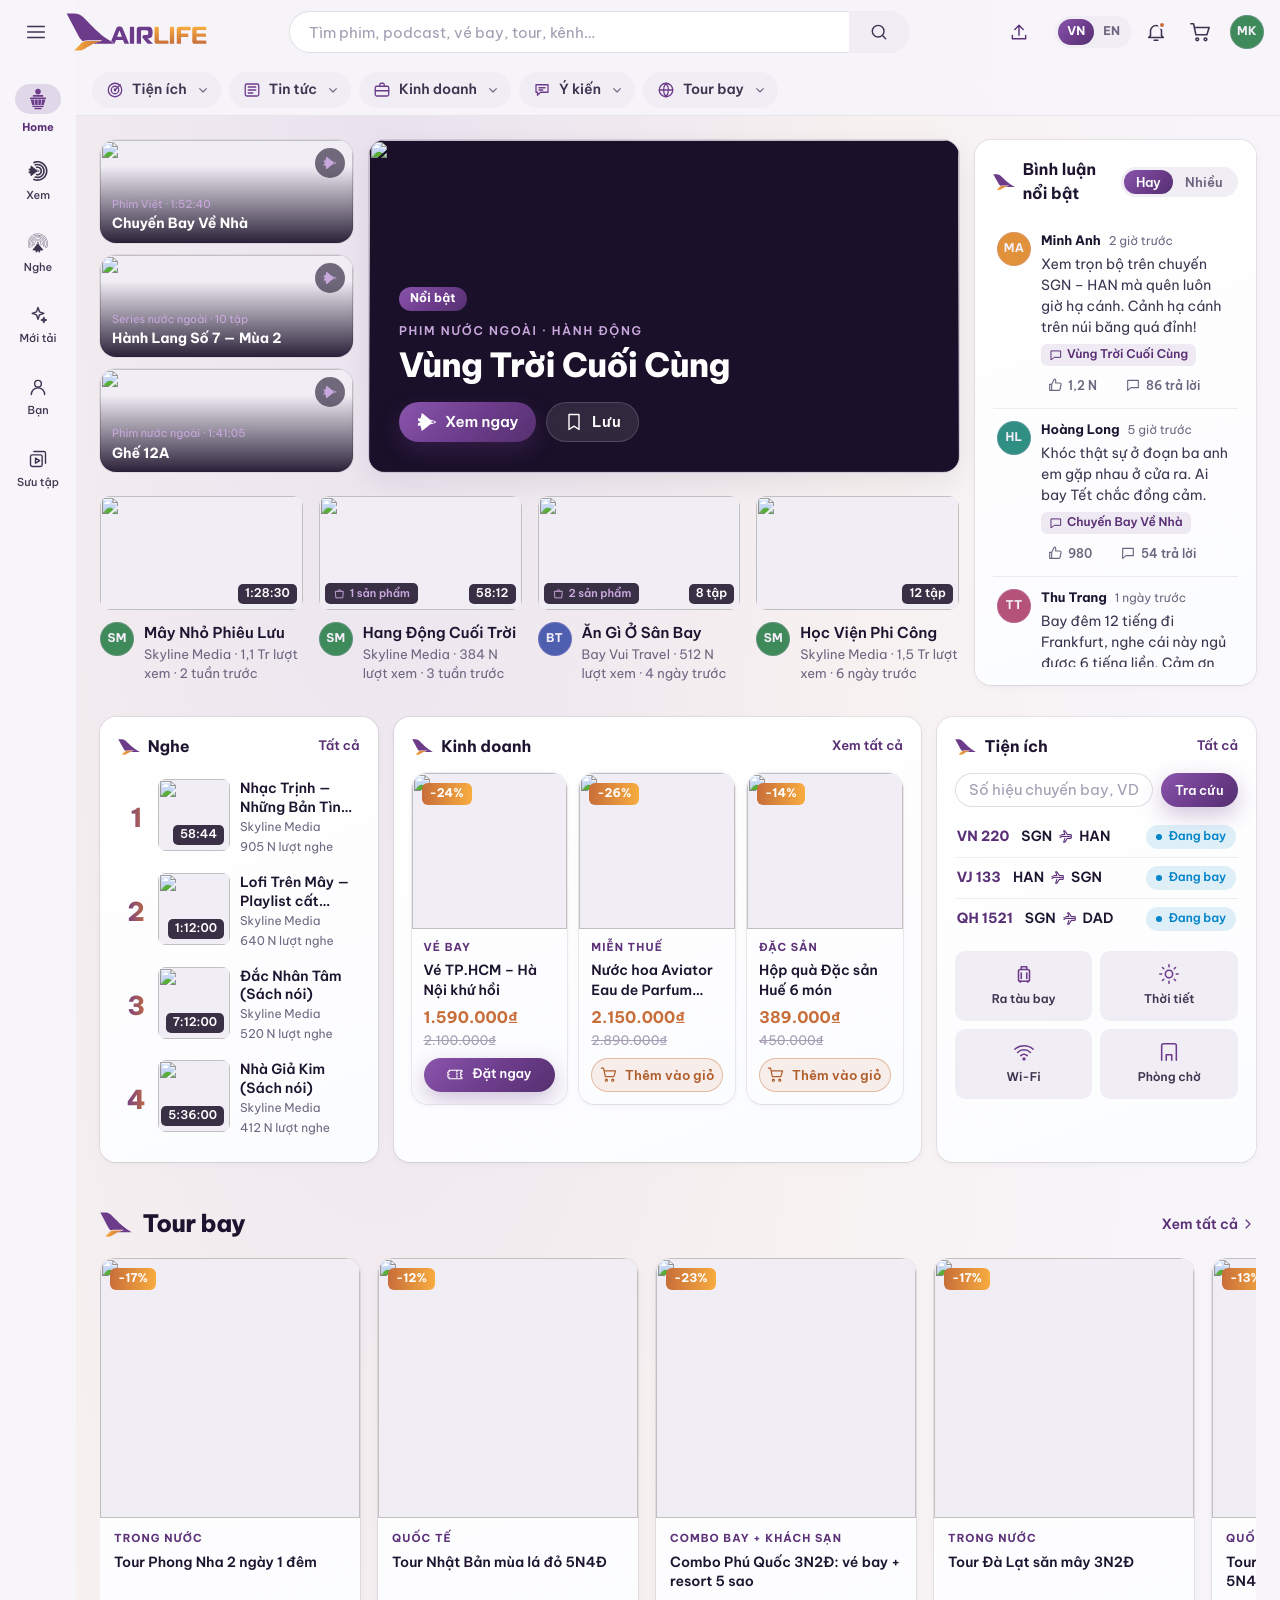
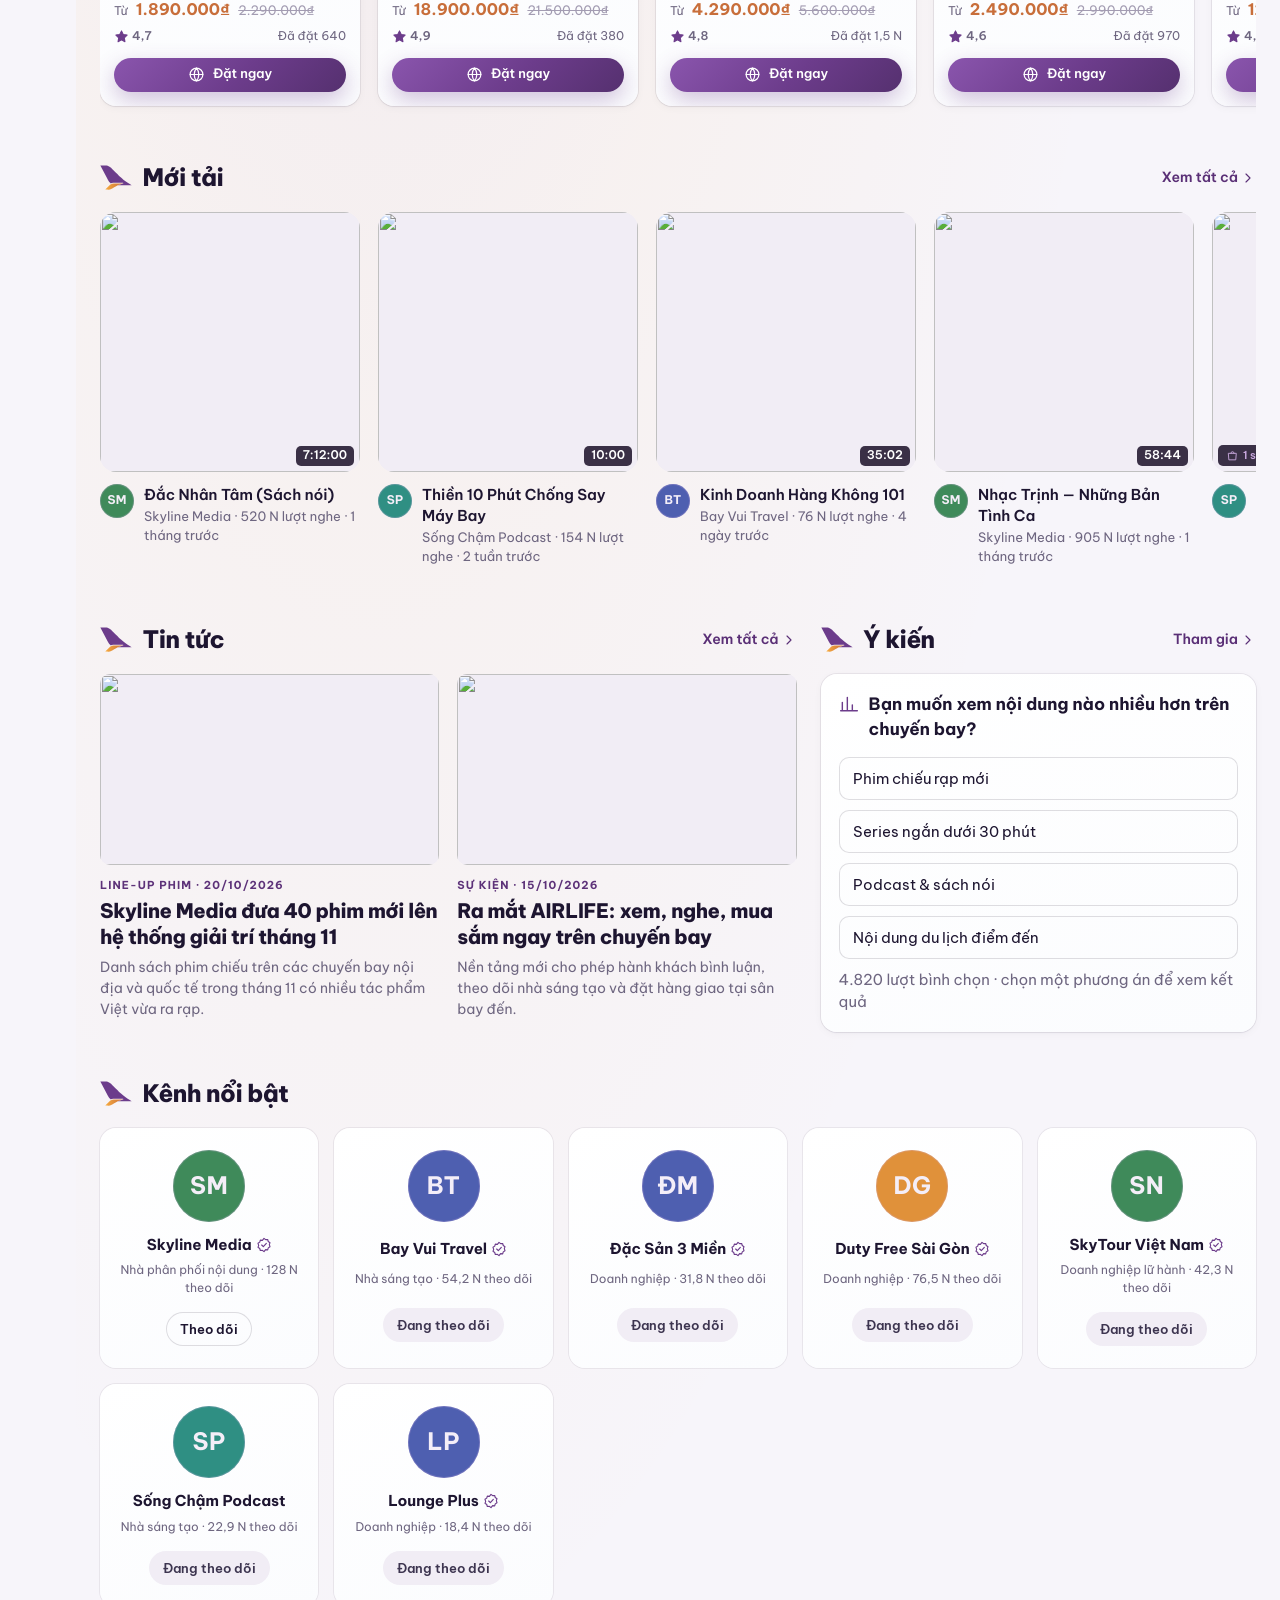
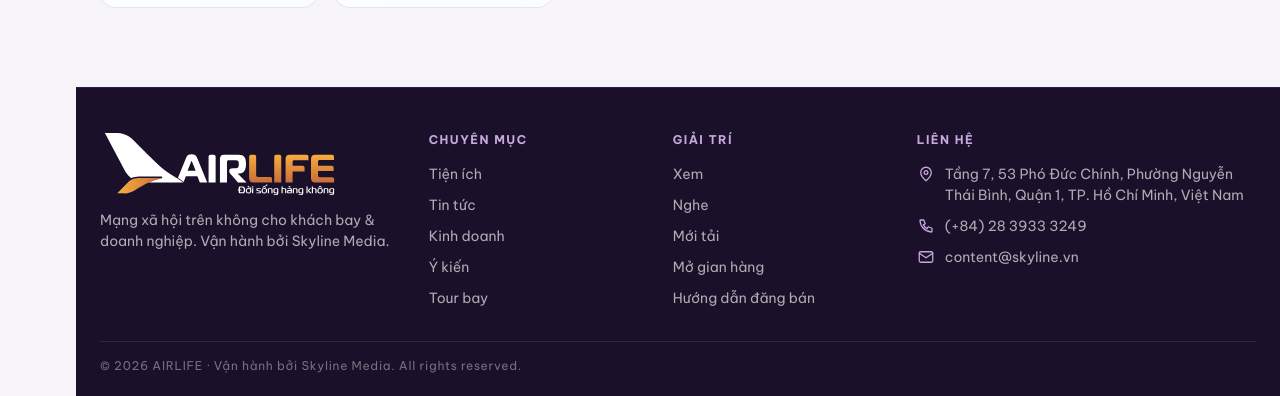
==== commit 2ae20f58: "Chỉnh icon" ====
--- a/index.html
+++ b/index.html
@@ -12,7 +12,7 @@
         <link rel="preconnect" href="https://fonts.gstatic.com" crossorigin>
         <link href="https://fonts.googleapis.com/css2?family=Be+Vietnam+Pro:wght@400;500;600;700;800&display=swap" rel="stylesheet">
         <!-- ?v=...: đổi mỗi lần sửa CSS/JS để trình duyệt tải bản mới thay vì dùng cache -->
-        <link rel="stylesheet" href="./css/style.css?v=20261029-1" />
+        <link rel="stylesheet" href="./css/style.css?v=20261029-2" />
     </head>
     <body data-page="home">
         <header class="header" id="site-header"></header>
@@ -23,9 +23,9 @@
             <footer class="footer" id="site-footer"></footer>
         </div>
 
-        <script src="./js/data.js?v=20261029-1"></script>
-        <script src="./js/icons.js?v=20261029-1"></script>
-        <script src="./js/layout.js?v=20261029-1"></script>
-        <script src="./js/main.js?v=20261029-1"></script>
+        <script src="./js/data.js?v=20261029-2"></script>
+        <script src="./js/icons.js?v=20261029-2"></script>
+        <script src="./js/layout.js?v=20261029-2"></script>
+        <script src="./js/main.js?v=20261029-2"></script>
     </body>
 </html>
--- a/css/style.css
+++ b/css/style.css
@@ -1425,22 +1425,16 @@
   margin-top: 4px;
   color: #6e6680;
 }
-.page-head__icon {
-  display: inline-flex;
-  align-items: center;
-  justify-content: center;
+.page-head__mark {
   flex-shrink: 0;
-  width: 58px;
-  height: 58px;
-  border-radius: 18px;
-  background: linear-gradient(135deg, #8a55ad 0%, #6c3c8b 55%, #55306f 100%);
-  color: #ffffff;
-  box-shadow: 0 8px 22px rgba(108, 60, 139, 0.3);
-}
-.page-head__icon .icon {
-  width: 28px;
-  height: 28px;
-  stroke-width: 1.9;
+  width: auto;
+  height: 52px;
+}
+
+.title-mark {
+  flex-shrink: 0;
+  width: auto;
+  height: 1.05em;
 }
 
 .breadcrumb {
@@ -4213,10 +4207,8 @@
   .page-head p {
     font-size: 13px;
   }
-  .page-head__icon {
-    width: 46px;
-    height: 46px;
-    border-radius: 14px;
+  .page-head__mark {
+    height: 40px;
   }
   .section {
     margin-top: 32px;
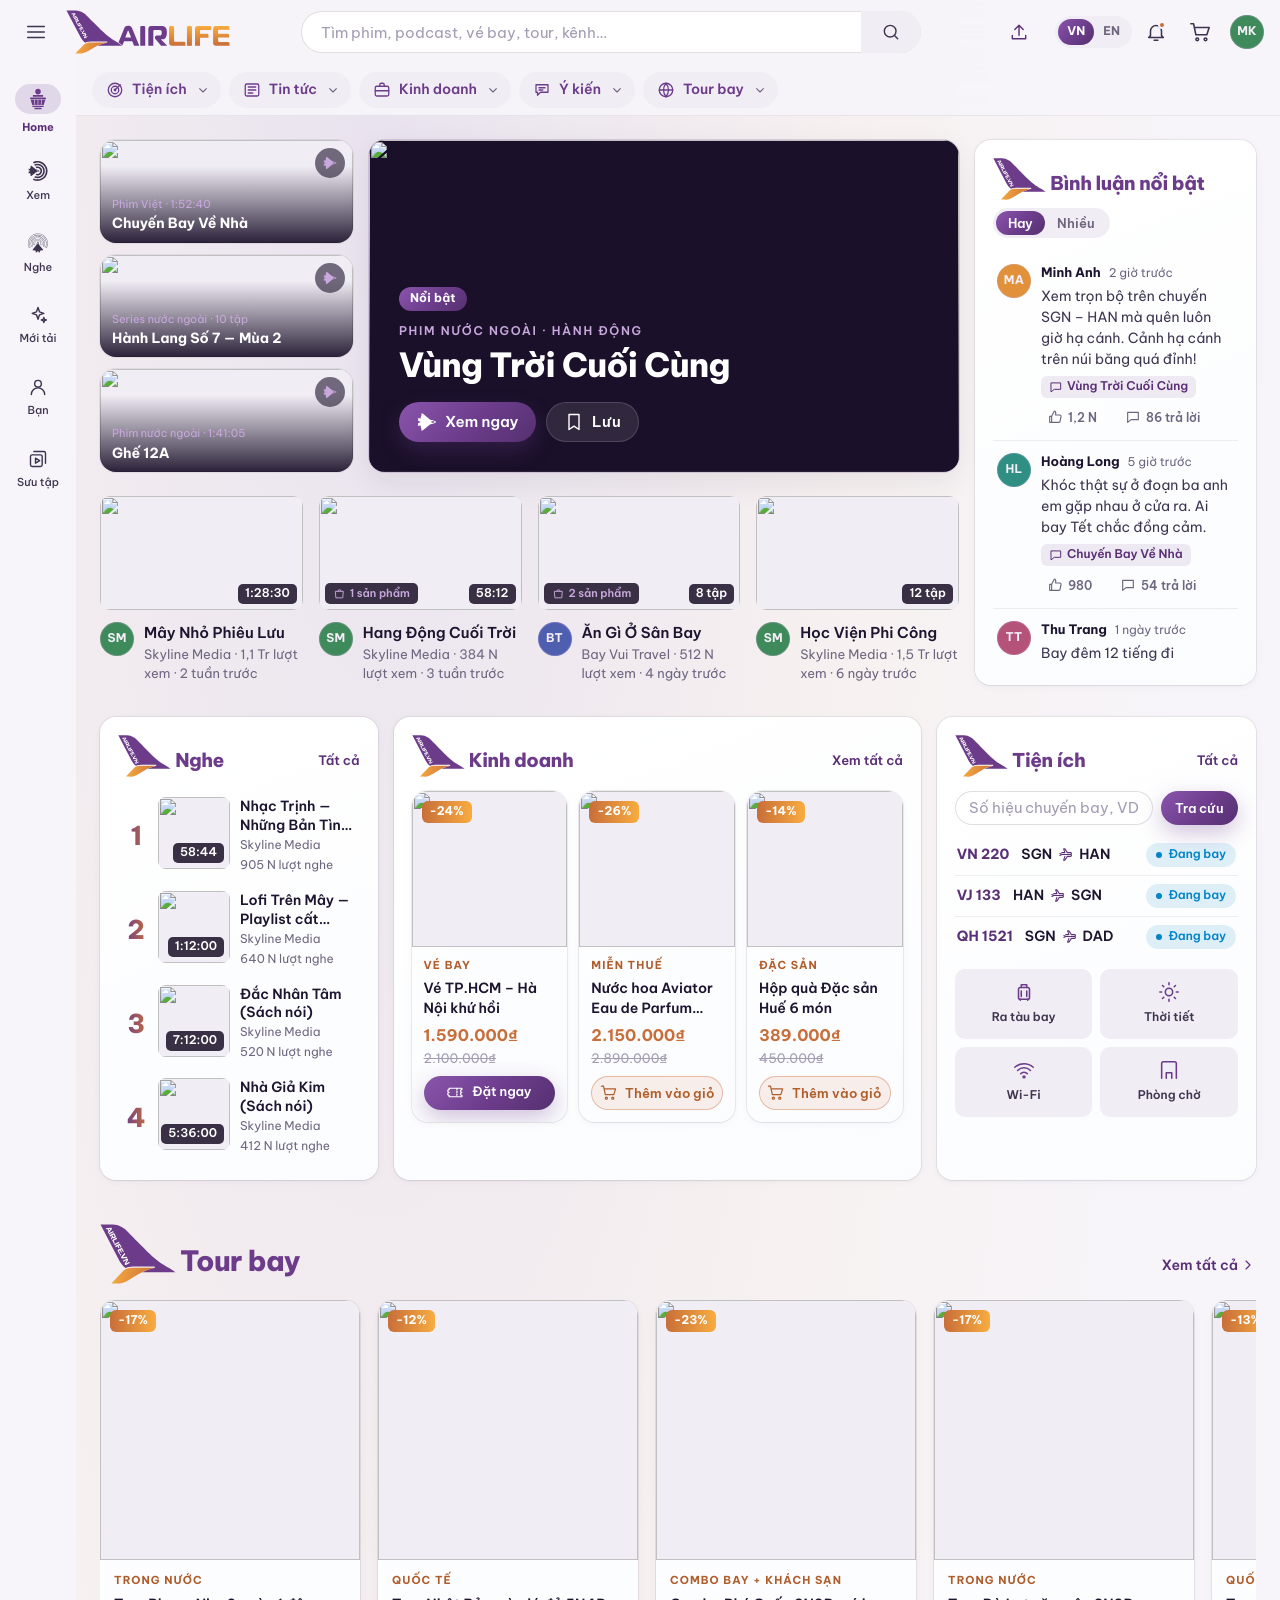
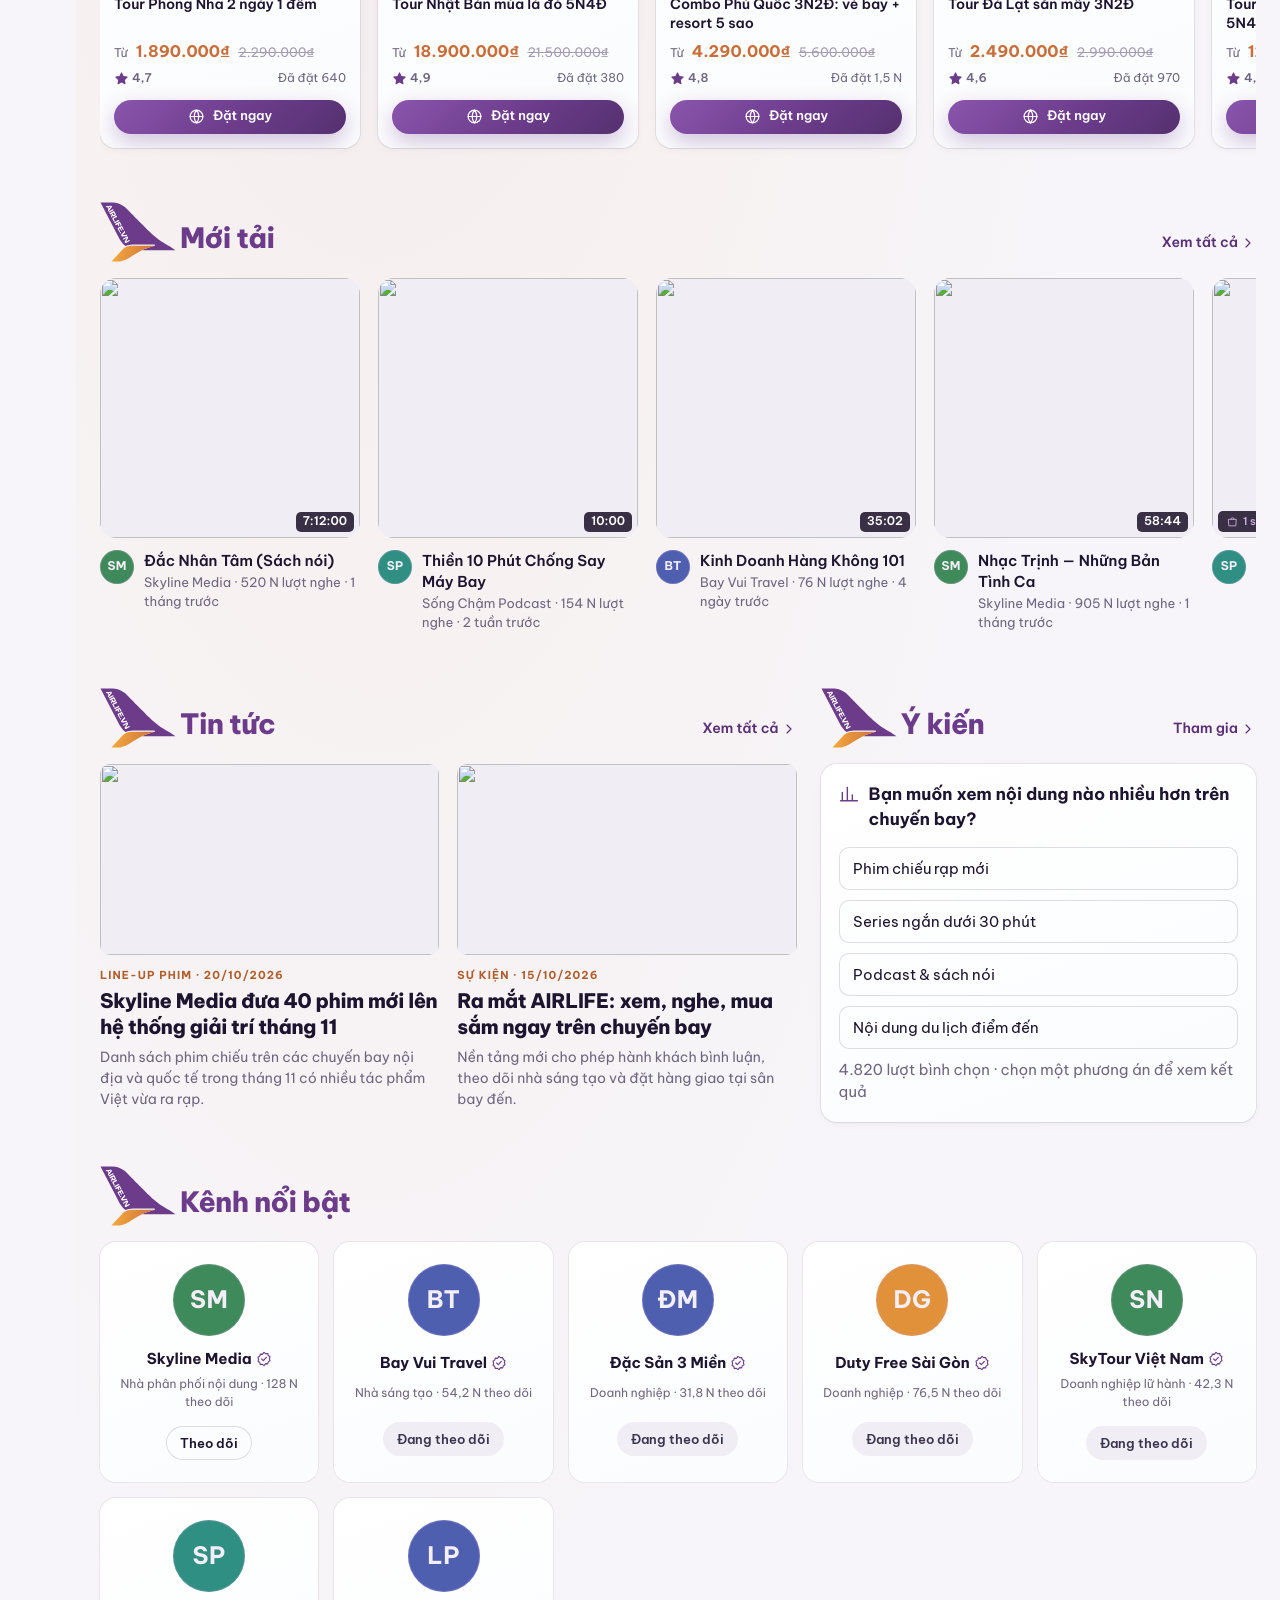
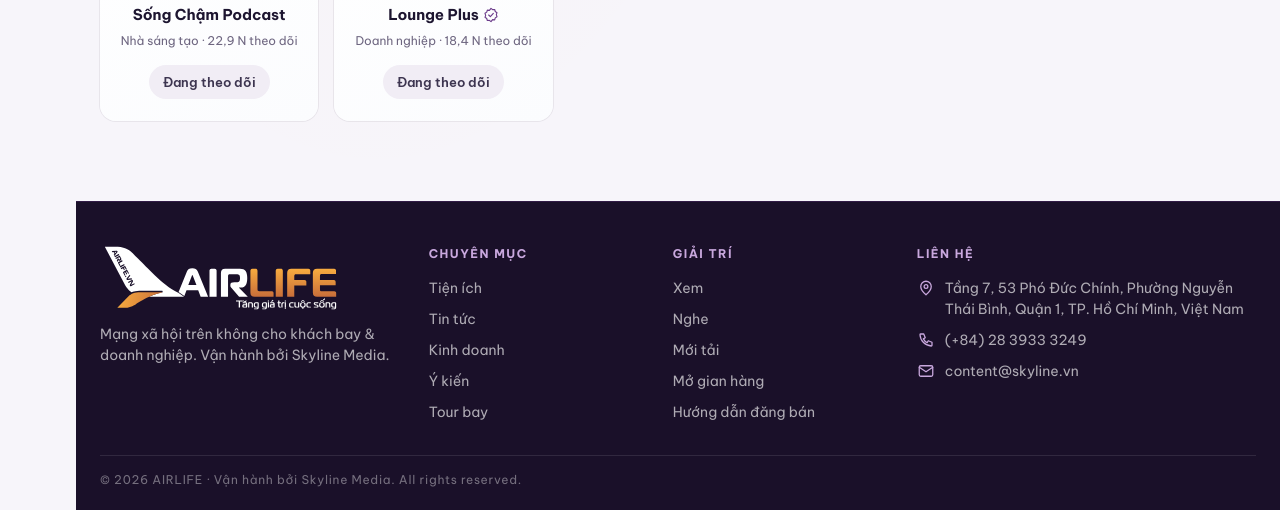
==== commit 1ee04fce: "Chỉnh sửa logo v2" ====
--- a/index.html
+++ b/index.html
@@ -4,15 +4,15 @@
         <meta charset="UTF-8" />
         <meta name="viewport" content="width=device-width, initial-scale=1.0" />
         <meta name="theme-color" content="#6C3C8B" />
-        <title>AIRLIFE | Đời sống hàng không</title>
-        <meta name="description" content="AIRLIFE – Đời sống hàng không: mạng xã hội trên không cho khách bay và doanh nghiệp. Xem phim, nghe podcast, tiện ích bay, vé bay, tour và mua sắm ngay trên chuyến bay." />
+        <title>AIRLIFE | Tăng giá trị cuộc sống</title>
+        <meta name="description" content="AIRLIFE – Tăng giá trị cuộc sống: mạng xã hội trên không cho khách bay và doanh nghiệp. Xem phim, nghe podcast, tiện ích bay, vé bay, tour và mua sắm ngay trên chuyến bay." />
         <link rel="icon" href="./images/favicon.svg" type="image/svg+xml" />
 
         <link rel="preconnect" href="https://fonts.googleapis.com">
         <link rel="preconnect" href="https://fonts.gstatic.com" crossorigin>
         <link href="https://fonts.googleapis.com/css2?family=Be+Vietnam+Pro:wght@400;500;600;700;800&display=swap" rel="stylesheet">
         <!-- ?v=...: đổi mỗi lần sửa CSS/JS để trình duyệt tải bản mới thay vì dùng cache -->
-        <link rel="stylesheet" href="./css/style.css?v=20261029-2" />
+        <link rel="stylesheet" href="./css/style.css?v=20261101-2" />
     </head>
     <body data-page="home">
         <header class="header" id="site-header"></header>
@@ -23,9 +23,9 @@
             <footer class="footer" id="site-footer"></footer>
         </div>
 
-        <script src="./js/data.js?v=20261029-2"></script>
-        <script src="./js/icons.js?v=20261029-2"></script>
-        <script src="./js/layout.js?v=20261029-2"></script>
-        <script src="./js/main.js?v=20261029-2"></script>
+        <script src="./js/data.js?v=20261101-2"></script>
+        <script src="./js/icons.js?v=20261101-2"></script>
+        <script src="./js/layout.js?v=20261101-2"></script>
+        <script src="./js/main.js?v=20261101-2"></script>
     </body>
 </html>
--- a/css/style.css
+++ b/css/style.css
@@ -754,7 +754,7 @@
 .logo__img {
   display: block;
   width: auto;
-  height: 38px;
+  height: 44px;
 }
 .logo--footer .logo__img {
   height: 64px;
@@ -853,7 +853,7 @@
   font-size: 14px;
   font-weight: 600;
   white-space: nowrap;
-  color: #3d3550;
+  color: #6c3c8b;
   transition: background-color 0.2s, color 0.2s;
 }
 .topnav__link .icon {
@@ -870,7 +870,7 @@
 }
 .topnav__item:hover .topnav__link, .topnav__item:focus-within .topnav__link {
   background: #e5dfec;
-  color: #1d1530;
+  color: #6c3c8b;
 }
 .topnav__item:hover .topnav__caret, .topnav__item:focus-within .topnav__caret {
   transform: rotate(180deg);
@@ -907,12 +907,10 @@
 .topnav__menu a:hover {
   background: #f1edf5;
 }
-.topnav__menu a:hover strong {
-  color: #5a2f76;
-}
 .topnav__menu strong {
   font-size: 14px;
-  font-weight: 600;
+  font-weight: 700;
+  color: #b05d2c;
 }
 .topnav__menu small {
   font-size: 12px;
@@ -952,7 +950,7 @@
   font-weight: 700;
   letter-spacing: 0.12em;
   text-transform: uppercase;
-  color: #4e2966;
+  color: #6c3c8b;
 }
 
 .nav-item {
@@ -1327,29 +1325,42 @@
   margin-top: 28px;
 }
 
+.lockup, .panel__head h2, .section-head h2 {
+  display: flex;
+  align-items: flex-end;
+  gap: 4px;
+  font-family: "Be Vietnam Pro", system-ui, sans-serif;
+  font-size: var(--fs);
+  font-weight: 800;
+  letter-spacing: -0.02em;
+  line-height: 1;
+}
+.lockup__text {
+  white-space: nowrap;
+  color: #6c3c8b;
+  padding-bottom: calc(var(--mh) * 0.2 - var(--fs) * 0.13);
+}
+
+.title-mark {
+  flex-shrink: 0;
+  width: auto;
+  height: var(--mh);
+}
+
 .section-head {
-  display: flex;
-  align-items: center;
+  --fs: 28px;
+  --mh: 60px;
+  display: flex;
+  align-items: flex-end;
   justify-content: space-between;
   gap: 12px;
   margin-bottom: 16px;
 }
-.section-head h2 {
-  display: flex;
-  align-items: center;
-  gap: 10px;
-  font-family: "Be Vietnam Pro", system-ui, sans-serif;
-  font-size: 24px;
-  font-weight: 800;
-  letter-spacing: -0.02em;
-}
-.section-head h2 .icon {
-  color: #6c3c8b;
-}
 .section-head__more {
   display: inline-flex;
   align-items: center;
   gap: 2px;
+  padding-bottom: calc(var(--mh) * 0.2 - var(--fs) * 0.13);
   font-size: 14px;
   font-weight: 600;
   color: #5a2f76;
@@ -1369,21 +1380,20 @@
   box-shadow: 0 0 0 1px rgba(29, 21, 48, 0.07), 0 1px 2px rgba(29, 21, 48, 0.04), 0 2px 8px rgba(29, 21, 48, 0.04);
 }
 .panel__head {
-  display: flex;
-  align-items: center;
+  --fs: 19px;
+  --mh: 42px;
+  display: flex;
+  flex-wrap: wrap;
+  align-items: flex-end;
   justify-content: space-between;
   gap: 8px;
   margin-bottom: 14px;
 }
-.panel__head h2 {
-  display: flex;
-  align-items: center;
-  gap: 8px;
-  font-size: 16px;
-  font-weight: 700;
-}
-.panel__head h2 .icon {
-  color: #6c3c8b;
+.panel__head > .link {
+  padding-bottom: calc(var(--mh) * 0.2 - var(--fs) * 0.13);
+}
+.panel__head > .seg {
+  align-self: center;
 }
 .panel > h2 {
   font-family: "Be Vietnam Pro", system-ui, sans-serif;
@@ -1409,32 +1419,30 @@
 }
 
 .page-head {
-  display: flex;
-  align-items: center;
-  gap: 18px;
+  --fs: 40px;
+  --mh: 84px;
+  display: flex;
+  align-items: flex-start;
+  gap: 6px;
   margin: 0 0 24px;
 }
 .page-head h1 {
   font-family: "Be Vietnam Pro", system-ui, sans-serif;
-  font-size: 32px;
+  font-size: var(--fs);
   font-weight: 800;
   letter-spacing: -0.02em;
-  line-height: 1.15;
+  line-height: 1;
+  color: #6c3c8b;
+  margin-top: calc(var(--mh) * 0.8 - var(--fs) * 0.87);
 }
 .page-head p {
-  margin-top: 4px;
+  margin-top: 8px;
   color: #6e6680;
 }
 .page-head__mark {
   flex-shrink: 0;
   width: auto;
-  height: 52px;
-}
-
-.title-mark {
-  flex-shrink: 0;
-  width: auto;
-  height: 1.05em;
+  height: var(--mh);
 }
 
 .breadcrumb {
@@ -1473,18 +1481,16 @@
   border-radius: 9px;
   background: #f1edf5;
   font-size: 14px;
-  font-weight: 500;
-  color: #3d3550;
+  font-weight: 600;
+  color: #b05d2c;
   transition: background-color 0.15s, color 0.15s;
 }
 .chip:hover {
   background: #e5dfec;
-  color: #1d1530;
 }
 .chip.active {
-  background: #1d1530;
+  background: linear-gradient(90deg, #c86e3a 0%, #f8ac3f 100%);
   color: #fff;
-  font-weight: 600;
 }
 
 .seg {
@@ -1544,18 +1550,18 @@
   bottom: -1px;
   height: 2px;
   border-radius: 2px;
-  background: linear-gradient(135deg, #8a55ad 0%, #6c3c8b 55%, #55306f 100%);
+  background: linear-gradient(90deg, #c86e3a 0%, #f8ac3f 100%);
   transform: scaleX(0);
   transition: transform 0.2s cubic-bezier(0.2, 0.8, 0.2, 1);
 }
 .tabs__item:hover {
-  color: #1d1530;
+  color: #b05d2c;
 }
 .tabs__item.active {
-  color: #5a2f76;
+  color: #b05d2c;
 }
 .tabs__item.active .icon {
-  color: #6c3c8b;
+  color: #b05d2c;
 }
 .tabs__item.active::after {
   transform: scaleX(1);
@@ -1819,7 +1825,7 @@
   font-weight: 700;
   text-transform: uppercase;
   letter-spacing: 0.1em;
-  color: #5d3279;
+  color: #b05d2c;
 }
 .product-card__name {
   display: -webkit-box;
@@ -1913,7 +1919,7 @@
   font-weight: 700;
   letter-spacing: 0.1em;
   text-transform: uppercase;
-  color: #5d3279;
+  color: #b05d2c;
 }
 .news-card h3 {
   margin-top: 6px;
@@ -4045,7 +4051,7 @@
     display: inline-flex;
   }
   .logo__img {
-    height: 30px;
+    height: 34px;
   }
   .topnav,
   body:not(.sidebar-open) .topnav,
@@ -4199,22 +4205,22 @@
     bottom: 78px;
   }
   .page-head {
-    gap: 14px;
-  }
-  .page-head h1 {
-    font-size: 24px;
+    --fs: 28px;
+    --mh: 60px;
   }
   .page-head p {
     font-size: 13px;
   }
-  .page-head__mark {
-    height: 40px;
-  }
   .section {
     margin-top: 32px;
   }
-  .section-head h2 {
-    font-size: 21px;
+  .section-head {
+    --fs: 22px;
+    --mh: 48px;
+  }
+  .panel__head {
+    --fs: 17px;
+    --mh: 38px;
   }
   .hero {
     aspect-ratio: 4/5;
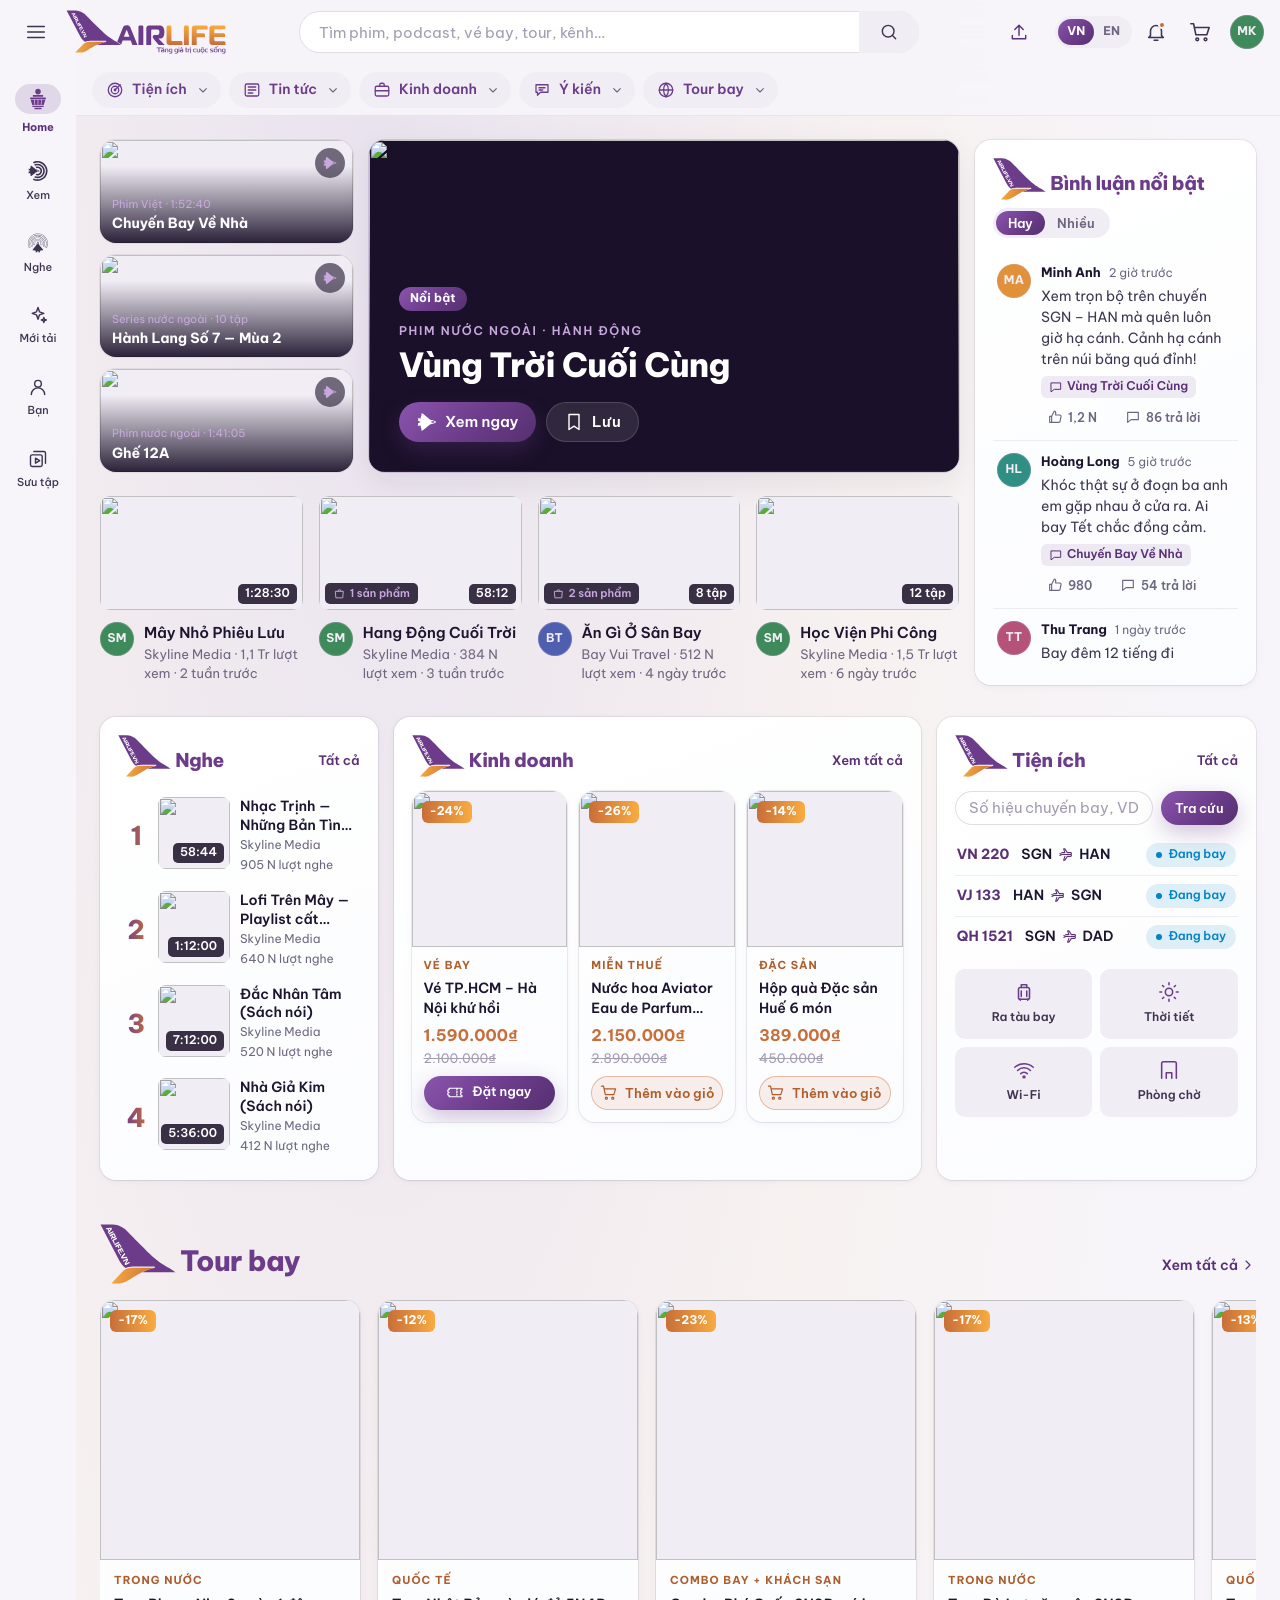
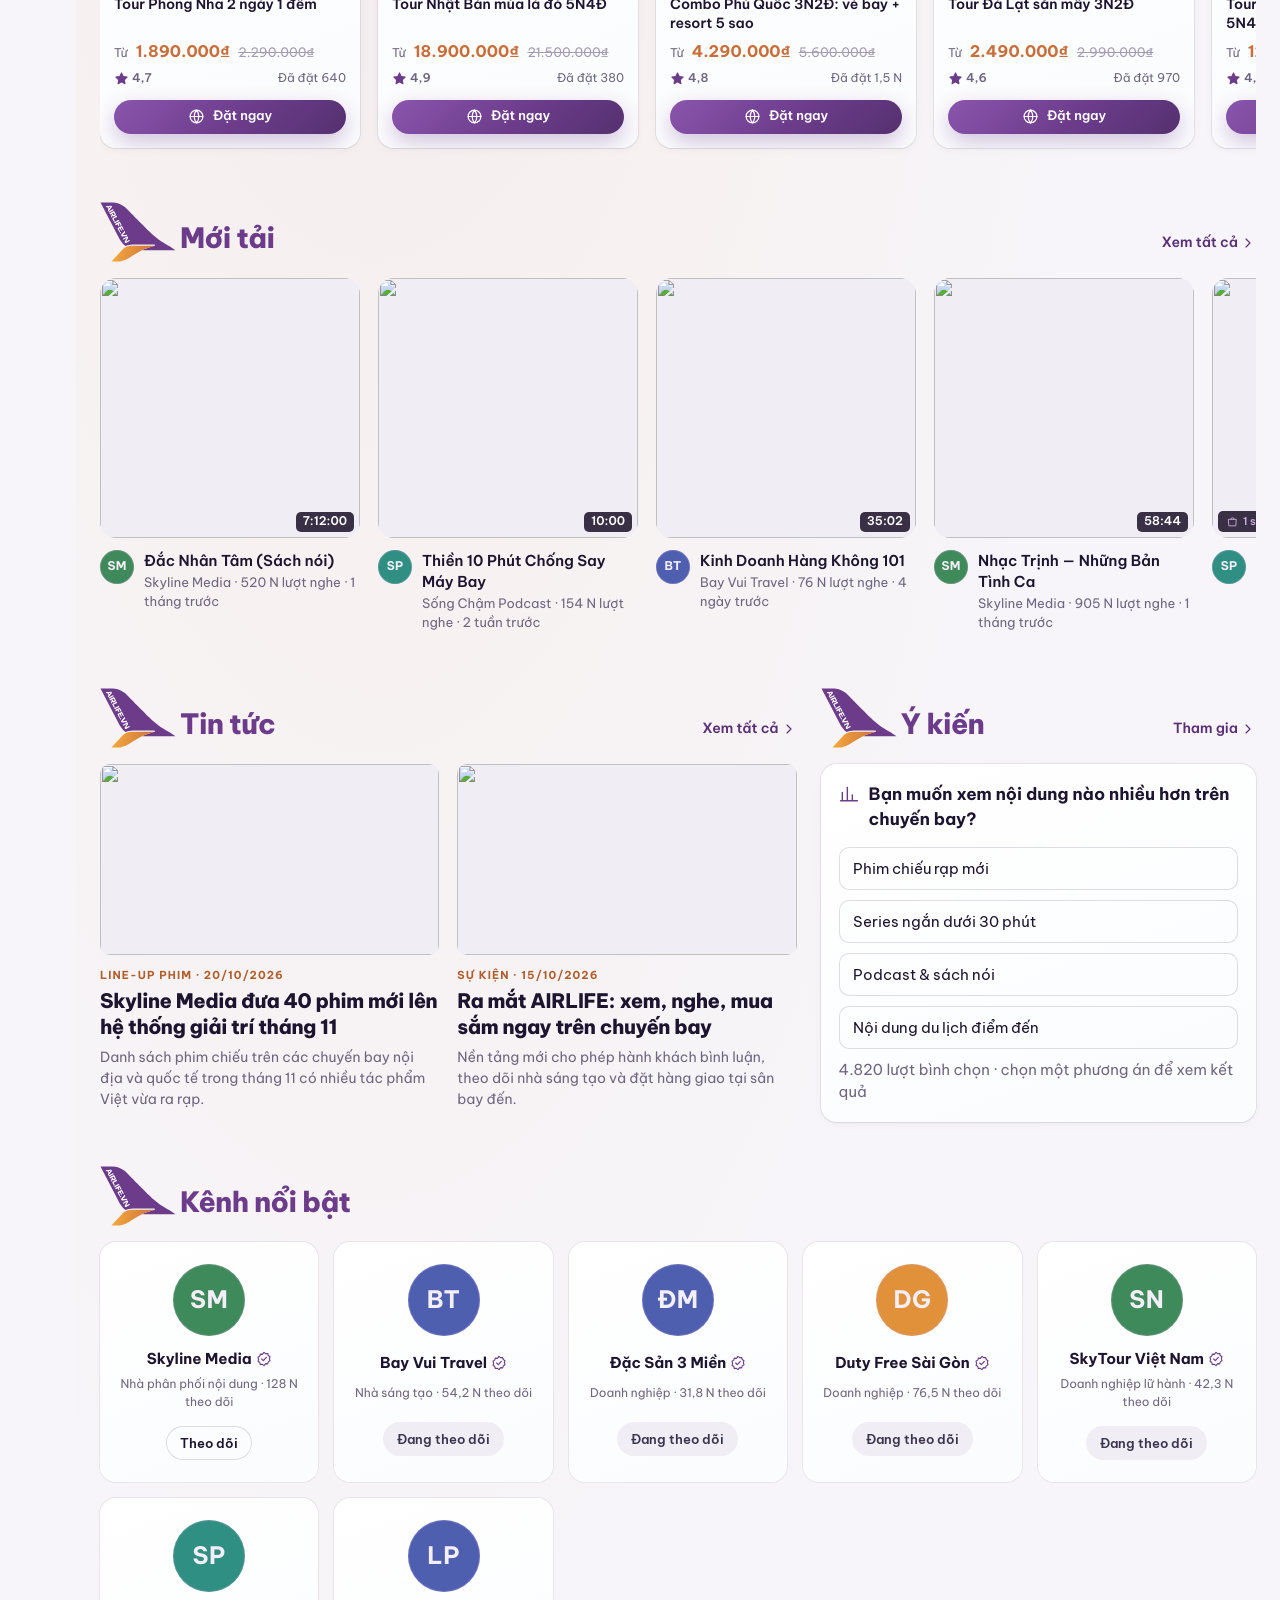
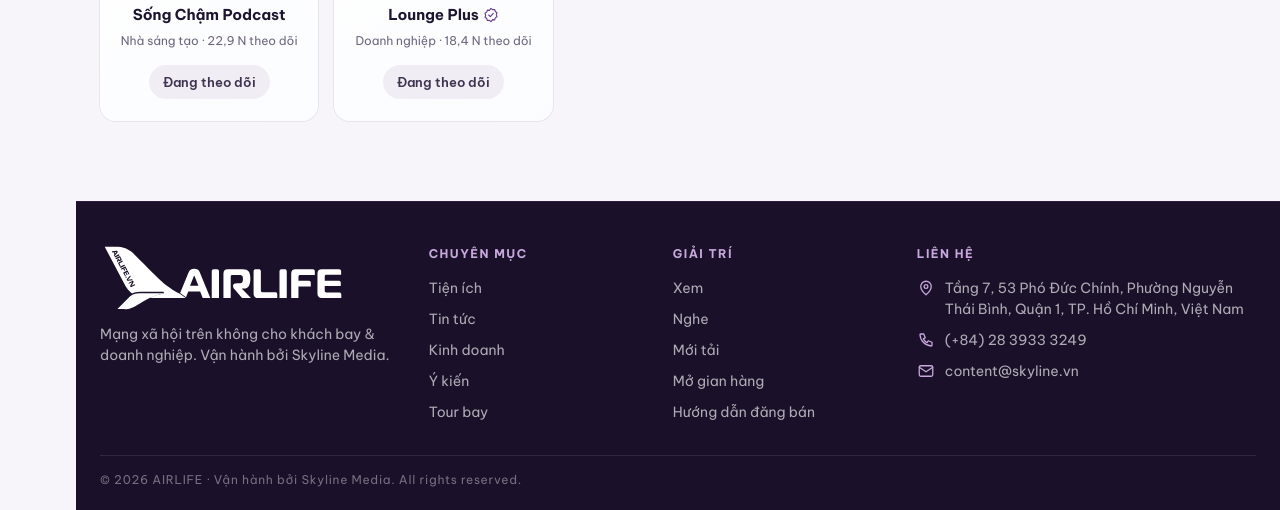
==== commit 0fffd9aa: "Chỉnh sửa logo, thanh player" ====
--- a/index.html
+++ b/index.html
@@ -12,7 +12,7 @@
         <link rel="preconnect" href="https://fonts.gstatic.com" crossorigin>
         <link href="https://fonts.googleapis.com/css2?family=Be+Vietnam+Pro:wght@400;500;600;700;800&display=swap" rel="stylesheet">
         <!-- ?v=...: đổi mỗi lần sửa CSS/JS để trình duyệt tải bản mới thay vì dùng cache -->
-        <link rel="stylesheet" href="./css/style.css?v=20261101-2" />
+        <link rel="stylesheet" href="./css/style.css?v=20261104-1" />
     </head>
     <body data-page="home">
         <header class="header" id="site-header"></header>
@@ -23,9 +23,9 @@
             <footer class="footer" id="site-footer"></footer>
         </div>
 
-        <script src="./js/data.js?v=20261101-2"></script>
-        <script src="./js/icons.js?v=20261101-2"></script>
-        <script src="./js/layout.js?v=20261101-2"></script>
-        <script src="./js/main.js?v=20261101-2"></script>
+        <script src="./js/data.js?v=20261104-1"></script>
+        <script src="./js/icons.js?v=20261104-1"></script>
+        <script src="./js/layout.js?v=20261104-1"></script>
+        <script src="./js/main.js?v=20261104-1"></script>
     </body>
 </html>
--- a/css/style.css
+++ b/css/style.css
@@ -1194,87 +1194,113 @@
   flex: 1;
   min-width: 0;
 }
-.mini-player.is-playing .runway__fill {
-  animation: progress 90s linear forwards;
-}
 .mini-player__time {
   font-size: 12px;
   color: rgba(255, 255, 255, 0.6);
 }
 
-/* ================= Thanh Player kiểu đường băng (theo bộ thiết kế Player) ================= */
+/* ================= Thanh Player kiểu đường băng (theo file thiết kế Thanh Player.ai) =================
+   Số đo lấy từ file thiết kế (đơn vị pt), nhân với --s (px/pt) để đổi cỡ theo từng nơi dùng:
+     - đường băng (track) cao 42,1; cách trên/dưới 11,7 là hàng vạch (30 × 10,7, chu kỳ 60,3);
+       cách thêm 14,8 là hàng chấm đèn (⌀ 10,7). Tổng cao 138,1, hai bên chừa 7 pt để vạch/chấm không chạm mép.
+     - máy bay 63,55 × 58,82 nhô ra khỏi đường băng 8,4 mỗi phía, mũi nhô ra khỏi phần đã chạy 50,3.
+   Chưa chạy: vạch, chấm xám #A3A7B2, chưa tô; đang chạy (.is-running): vạch, chấm và phần đã chạy trắng. */
 .runway {
+  --s: 0.28;
+  --rw-light: #a3a7b2;
   position: relative;
-  padding: 9px 0;
+  height: calc(138.1 * var(--s) * 1px);
 }
 .runway::before, .runway::after {
   content: "";
   position: absolute;
-  left: 6px;
-  right: 6px;
-  height: 2px;
-  background: repeating-linear-gradient(90deg, #a4a8b3 0 14px, transparent 14px 26px);
-  transition: background 0.3s;
+  left: calc(7 * var(--s) * 1px);
+  right: calc(7 * var(--s) * 1px);
+  height: calc(36.2 * var(--s) * 1px);
+  background-repeat: round no-repeat, round no-repeat;
+  transition: filter 0.3s;
 }
 .runway::before {
-  top: 2px;
+  top: 0;
+  background-image: radial-gradient(circle closest-side, var(--rw-light) 92%, transparent 100%), linear-gradient(90deg, transparent 25.1%, var(--rw-light) 25.1% 74.9%, transparent 74.9%);
+  background-size: calc(60.3 * var(--s) * 1px) calc(10.7 * var(--s) * 1px), calc(60.3 * var(--s) * 1px) calc(10.7 * var(--s) * 1px);
+  background-position: 0 0, 0 calc(25.5 * var(--s) * 1px);
 }
 .runway::after {
-  bottom: 2px;
+  bottom: 0;
+  background-image: linear-gradient(90deg, transparent 25.1%, var(--rw-light) 25.1% 74.9%, transparent 74.9%), radial-gradient(circle closest-side, var(--rw-light) 92%, transparent 100%);
+  background-size: calc(60.3 * var(--s) * 1px) calc(10.7 * var(--s) * 1px), calc(60.3 * var(--s) * 1px) calc(10.7 * var(--s) * 1px);
+  background-position: 0 0, 0 calc(25.5 * var(--s) * 1px);
 }
 .runway__track {
-  position: relative;
-  display: block;
-  height: 10px;
-  border-radius: 999px;
+  position: absolute;
+  top: calc(47.9 * var(--s) * 1px);
+  left: 0;
+  right: 0;
+  height: calc(42.1 * var(--s) * 1px);
+  border-radius: calc(21 * var(--s) * 1px);
   background: #3f4247;
 }
 .runway__fill {
   position: relative;
   display: block;
-  min-width: 10px;
   height: 100%;
-  border-radius: 999px;
-  background: #a4a8b3;
-  transition: background 0.3s;
+  width: calc((100% - calc(50.3 * var(--s) * 1px)) * var(--p, 0));
+  border-radius: inherit;
+  background: #a3a7b2;
 }
 .runway__plane {
   position: absolute;
-  right: -12px;
-  top: 50%;
-  width: 26px !important;
-  height: 26px !important;
-  color: #a4a8b3;
-  transform: translateY(-50%);
-  filter: drop-shadow(0 1px 2px rgba(0, 0, 0, 0.5));
-}
-.runway.is-running::before, .runway.is-running::after {
-  background: repeating-linear-gradient(90deg, #fff 0 14px, transparent 14px 26px);
+  left: calc(100% - calc(13.2 * var(--s) * 1px));
+  top: calc(-8.4 * var(--s) * 1px);
+  width: calc(63.55 * var(--s) * 1px) !important;
+  height: calc(58.82 * var(--s) * 1px) !important;
+  color: #fff;
+}
+.runway.is-running {
+  --rw-light: #fff;
 }
 .runway.is-running .runway__fill {
   background: #fff;
-}
-.runway.is-running .runway__plane {
+  animation: runway-run 120s linear forwards;
+}
+
+.video-player .runway,
+.audio-player .runway {
+  --s: 0.28;
+}
+
+.mini-player .runway {
+  --s: 0.18;
+}
+
+@keyframes runway-run {
+  to {
+    width: calc(100% - calc(50.3 * var(--s) * 1px));
+  }
+}
+.state-icon {
+  display: inline-flex;
+  flex-shrink: 0;
+  color: #b7b7b7;
+  transition: color 0.3s;
+}
+.state-icon .icon {
+  width: 32px;
+  height: 32px;
+}
+
+.video-player.is-playing .state-icon,
+.audio-player.is-playing .state-icon,
+.mini-player.is-playing .state-icon {
   color: #fff;
 }
 
-.video-player.is-playing .runway__fill,
-.audio-player.is-playing .runway__fill {
-  animation: progress 120s linear forwards;
-}
-
-.toggle-btn {
-  color: #fff;
-}
-.toggle-btn.is-off, .toggle-btn.is-off:hover {
-  color: #b7b7b7;
-}
-
-@keyframes progress {
-  to {
-    width: 100%;
-  }
-}
+.audio-player .state-icon .icon {
+  width: 44px;
+  height: 44px;
+}
+
 /* ================= Thông báo nhanh ================= */
 .toast {
   position: fixed;
@@ -2371,30 +2397,9 @@
 .video-player__spacer {
   flex: 1;
 }
-.video-player__nopic {
-  position: absolute;
-  inset: 0;
-  display: none;
-  flex-direction: column;
-  align-items: center;
-  justify-content: center;
-  gap: 12px;
-  color: rgba(255, 255, 255, 0.75);
-  font-size: 14px;
-}
-.video-player__nopic .icon {
-  width: 64px;
-  height: 64px;
-}
 .video-player.is-playing .video-player__play {
   opacity: 0;
   pointer-events: none;
-}
-.video-player.no-picture > img {
-  opacity: 0.06;
-}
-.video-player.no-picture .video-player__nopic {
-  display: flex;
 }
 
 .audio-player {
@@ -2465,8 +2470,8 @@
   width: 36px;
   height: 36px;
 }
-.audio-player__controls .toggle-btn {
-  margin-left: auto;
+.audio-player__controls .audio-player__spacer {
+  flex: 1;
 }
 
 .wave {
@@ -4176,12 +4181,12 @@
     height: 18px !important;
   }
   .mini-player__time,
-  .mini-player .toggle-btn, .mini-player__controls .icon-btn:not(.icon-btn--primary),
+  .mini-player .state-icon, .mini-player__controls .icon-btn:not(.icon-btn--primary),
   body .mini-player__time,
-  body .mini-player .toggle-btn,
+  body .mini-player .state-icon,
   body .mini-player__controls .icon-btn:not(.icon-btn--primary),
   body:not(.sidebar-open) .mini-player__time,
-  body:not(.sidebar-open) .mini-player .toggle-btn,
+  body:not(.sidebar-open) .mini-player .state-icon,
   body:not(.sidebar-open) .mini-player__controls .icon-btn:not(.icon-btn--primary) {
     display: none;
   }
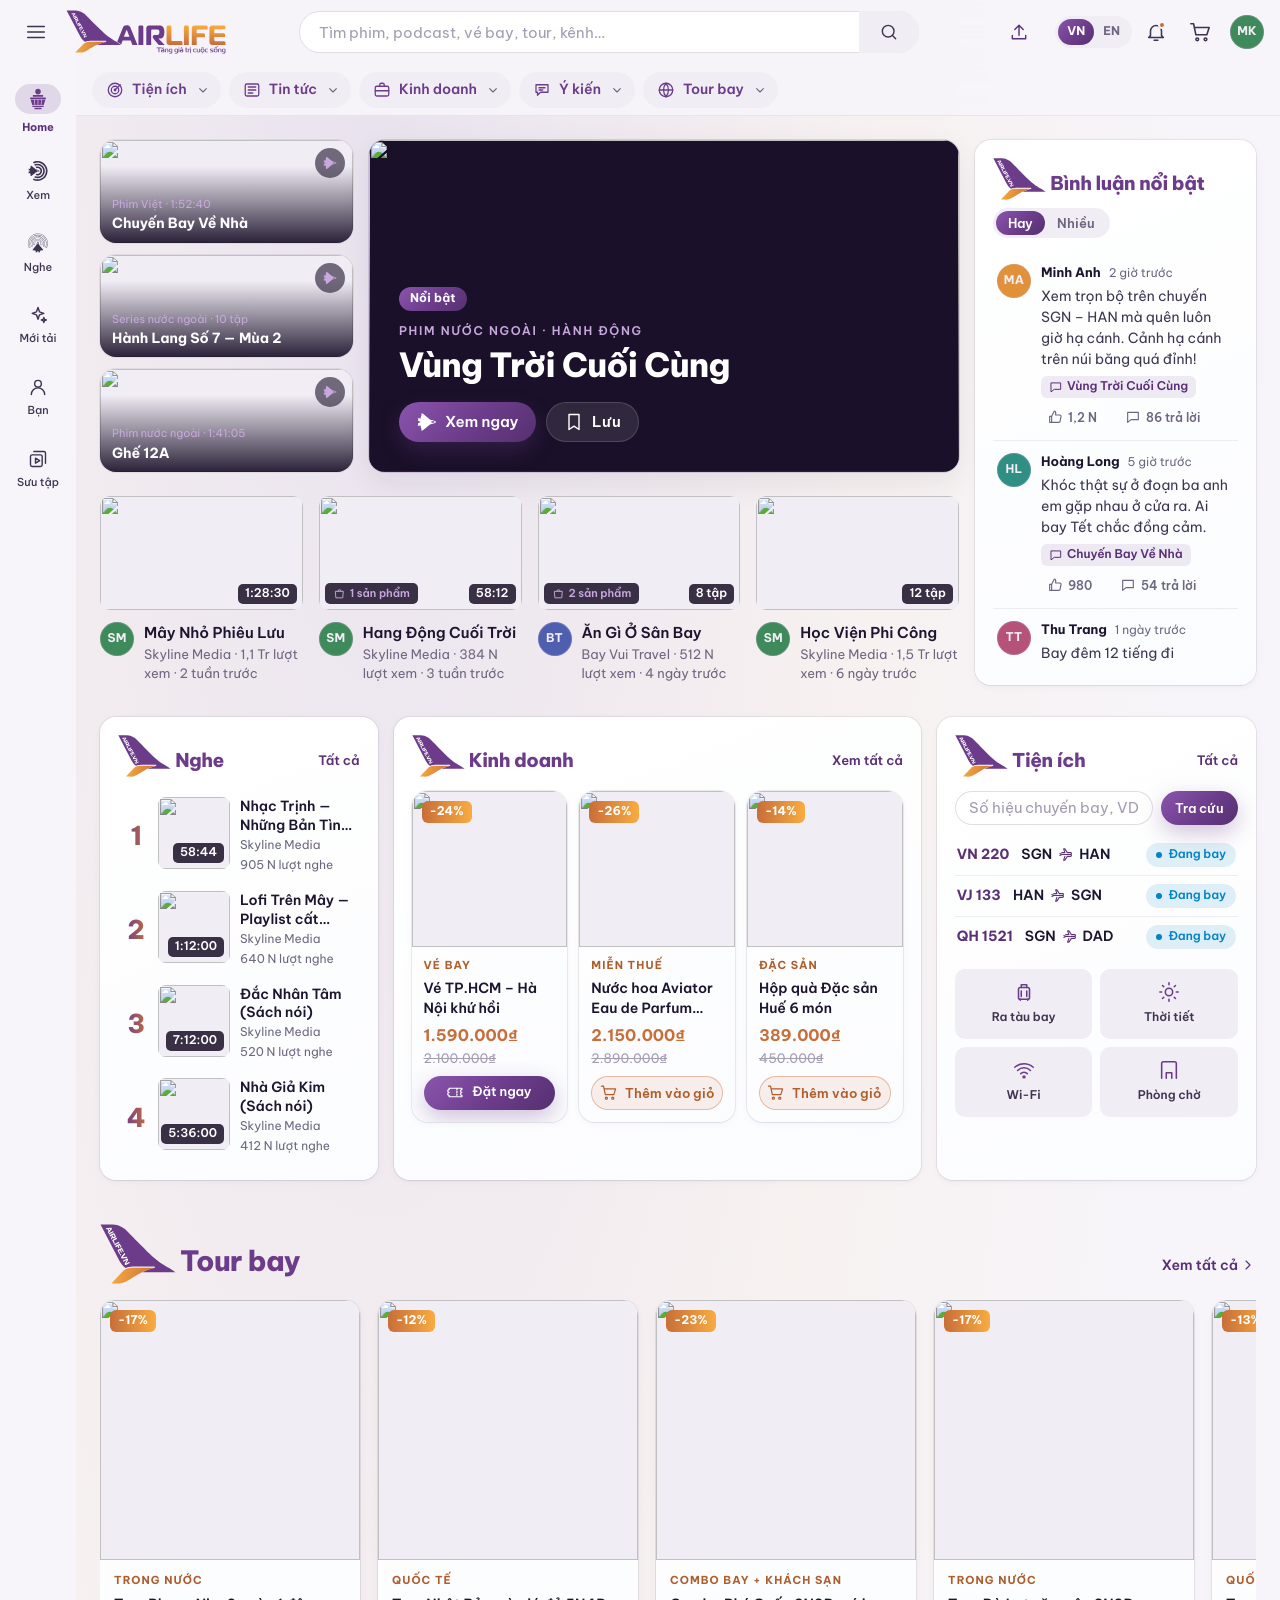
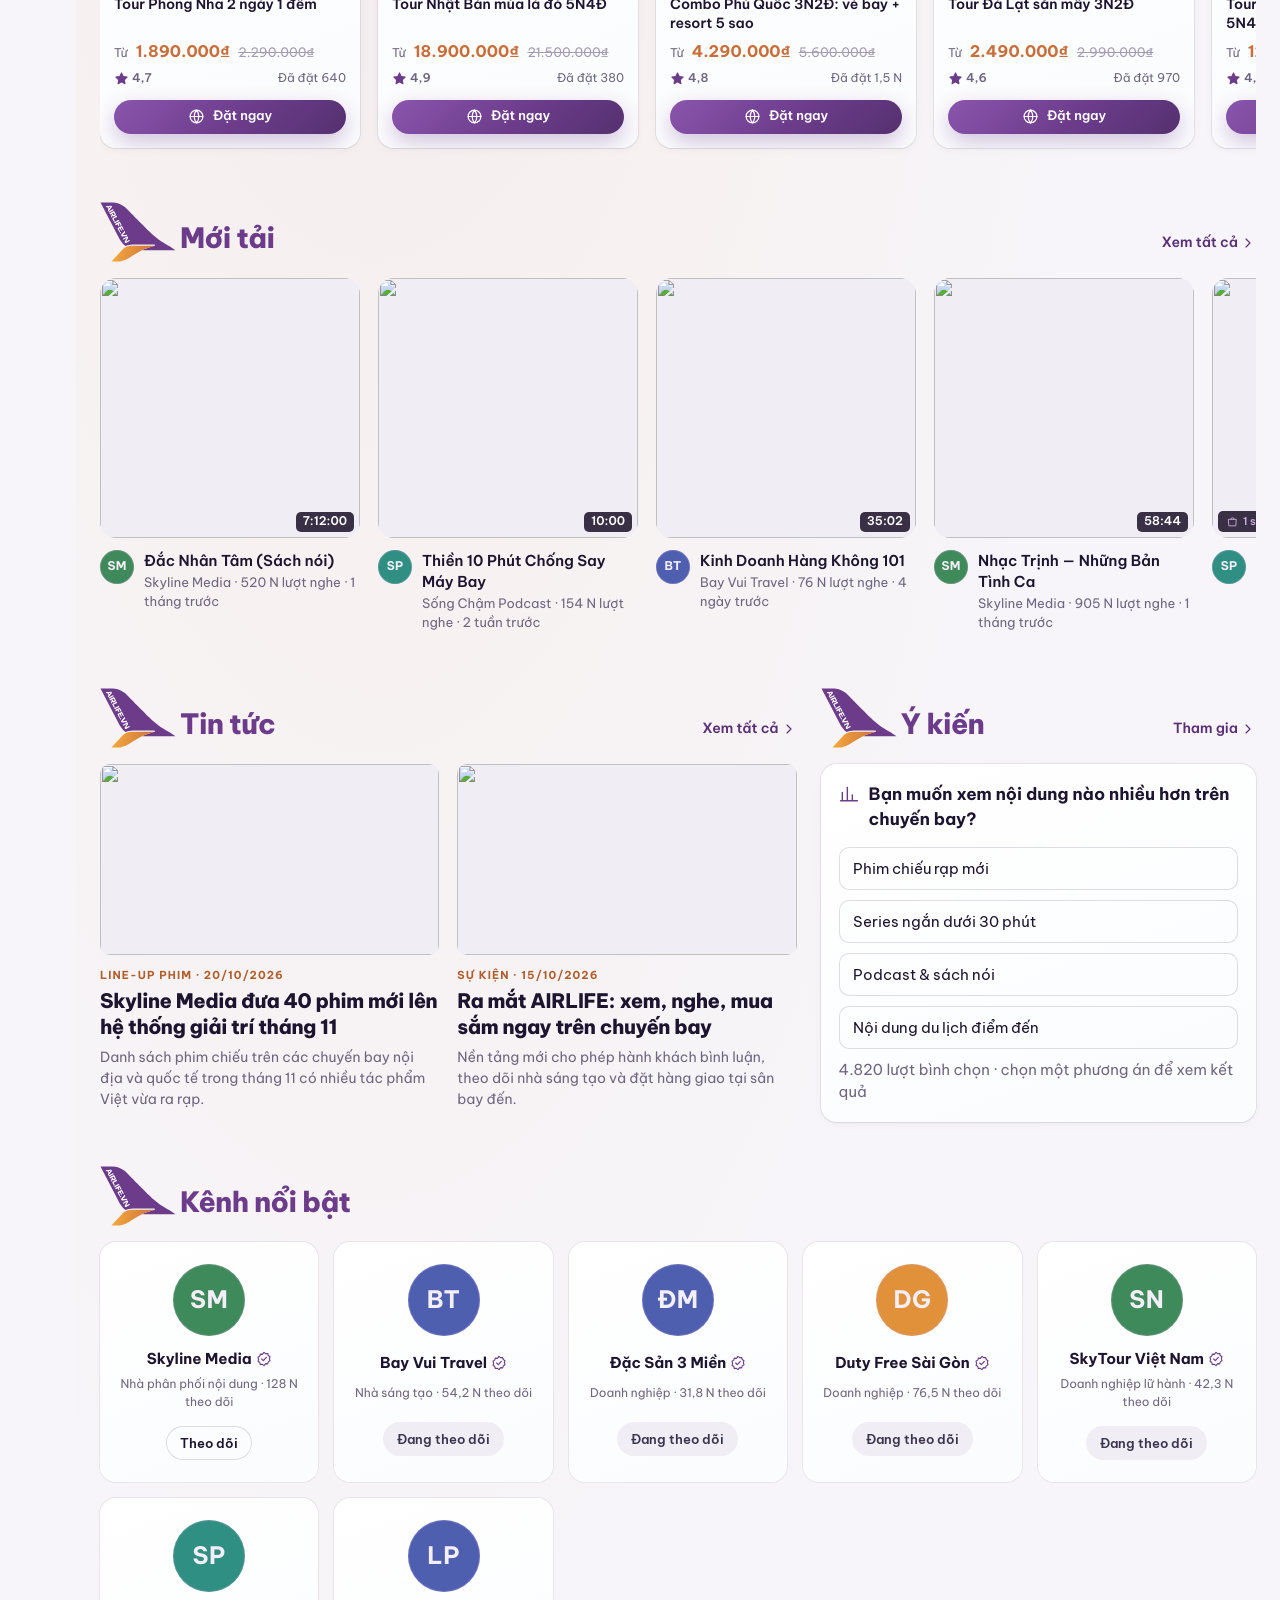
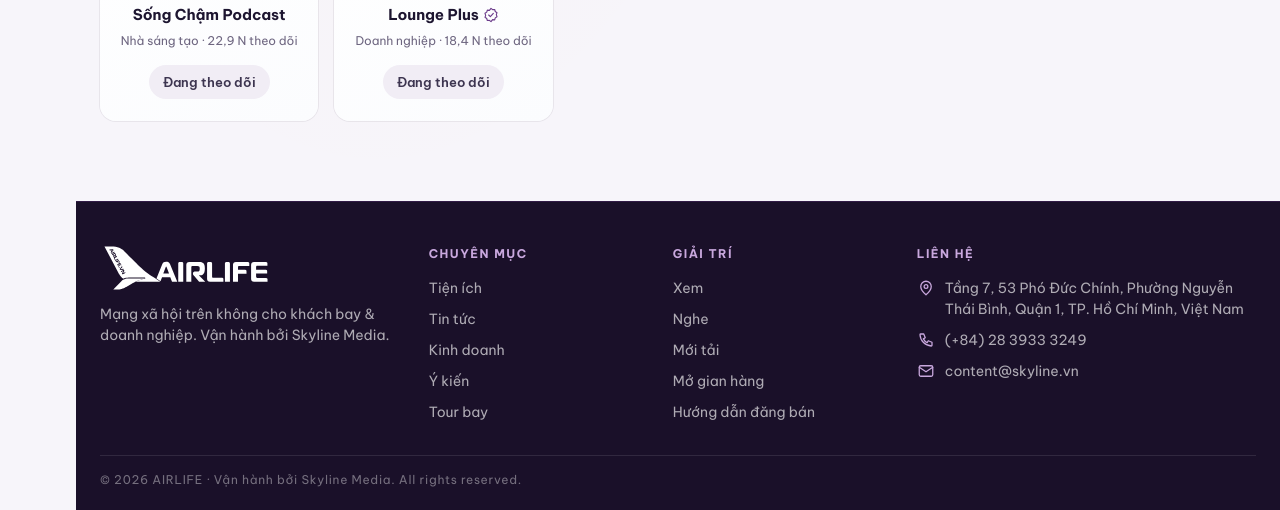
==== commit b69ef54f: "Chỉnh sửa thanh player và logo footer" ====
--- a/index.html
+++ b/index.html
@@ -12,7 +12,7 @@
         <link rel="preconnect" href="https://fonts.gstatic.com" crossorigin>
         <link href="https://fonts.googleapis.com/css2?family=Be+Vietnam+Pro:wght@400;500;600;700;800&display=swap" rel="stylesheet">
         <!-- ?v=...: đổi mỗi lần sửa CSS/JS để trình duyệt tải bản mới thay vì dùng cache -->
-        <link rel="stylesheet" href="./css/style.css?v=20261104-1" />
+        <link rel="stylesheet" href="./css/style.css?v=20261104-10" />
     </head>
     <body data-page="home">
         <header class="header" id="site-header"></header>
@@ -23,9 +23,9 @@
             <footer class="footer" id="site-footer"></footer>
         </div>
 
-        <script src="./js/data.js?v=20261104-1"></script>
-        <script src="./js/icons.js?v=20261104-1"></script>
-        <script src="./js/layout.js?v=20261104-1"></script>
-        <script src="./js/main.js?v=20261104-1"></script>
+        <script src="./js/data.js?v=20261104-10"></script>
+        <script src="./js/icons.js?v=20261104-10"></script>
+        <script src="./js/layout.js?v=20261104-10"></script>
+        <script src="./js/main.js?v=20261104-10"></script>
     </body>
 </html>
--- a/css/style.css
+++ b/css/style.css
@@ -757,7 +757,7 @@
   height: 44px;
 }
 .logo--footer .logo__img {
-  height: 64px;
+  height: 44px;
 }
 
 .search {
@@ -1216,20 +1216,18 @@
   position: absolute;
   left: calc(7 * var(--s) * 1px);
   right: calc(7 * var(--s) * 1px);
-  height: calc(36.2 * var(--s) * 1px);
+  height: calc(55.2 * var(--s) * 1px);
   background-repeat: round no-repeat, round no-repeat;
-  transition: filter 0.3s;
+  background-size: calc(60.3 * var(--s) * 1px) calc(10.7 * var(--s) * 1px), calc(60.3 * var(--s) * 1px) calc(10.7 * var(--s) * 1px);
 }
 .runway::before {
-  top: 0;
+  top: calc(-19 * var(--s) * 1px);
   background-image: radial-gradient(circle closest-side, var(--rw-light) 92%, transparent 100%), linear-gradient(90deg, transparent 25.1%, var(--rw-light) 25.1% 74.9%, transparent 74.9%);
-  background-size: calc(60.3 * var(--s) * 1px) calc(10.7 * var(--s) * 1px), calc(60.3 * var(--s) * 1px) calc(10.7 * var(--s) * 1px);
-  background-position: 0 0, 0 calc(25.5 * var(--s) * 1px);
+  background-position: 0 calc(19 * var(--s) * 1px), 0 calc(44.5 * var(--s) * 1px);
 }
 .runway::after {
-  bottom: 0;
+  bottom: calc(-19 * var(--s) * 1px);
   background-image: linear-gradient(90deg, transparent 25.1%, var(--rw-light) 25.1% 74.9%, transparent 74.9%), radial-gradient(circle closest-side, var(--rw-light) 92%, transparent 100%);
-  background-size: calc(60.3 * var(--s) * 1px) calc(10.7 * var(--s) * 1px), calc(60.3 * var(--s) * 1px) calc(10.7 * var(--s) * 1px);
   background-position: 0 0, 0 calc(25.5 * var(--s) * 1px);
 }
 .runway__track {
@@ -1260,6 +1258,16 @@
 .runway.is-running {
   --rw-light: #fff;
 }
+.runway.is-running::before {
+  background-image: url("../images/runway-spark.svg"), linear-gradient(90deg, transparent 25.1%, #fff 25.1% 74.9%, transparent 74.9%);
+  background-size: calc(60.3 * var(--s) * 1px) calc(36 * var(--s) * 1px), calc(60.3 * var(--s) * 1px) calc(10.7 * var(--s) * 1px);
+  background-position: 0 calc(6.35 * var(--s) * 1px), 0 calc(44.5 * var(--s) * 1px);
+}
+.runway.is-running::after {
+  background-image: linear-gradient(90deg, transparent 25.1%, #fff 25.1% 74.9%, transparent 74.9%), url("../images/runway-spark.svg");
+  background-size: calc(60.3 * var(--s) * 1px) calc(10.7 * var(--s) * 1px), calc(60.3 * var(--s) * 1px) calc(36 * var(--s) * 1px);
+  background-position: 0 0, 0 calc(12.85 * var(--s) * 1px);
+}
 .runway.is-running .runway__fill {
   background: #fff;
   animation: runway-run 120s linear forwards;
@@ -1267,11 +1275,11 @@
 
 .video-player .runway,
 .audio-player .runway {
-  --s: 0.28;
+  --s: 0.36;
 }
 
 .mini-player .runway {
-  --s: 0.18;
+  --s: 0.2;
 }
 
 @keyframes runway-run {
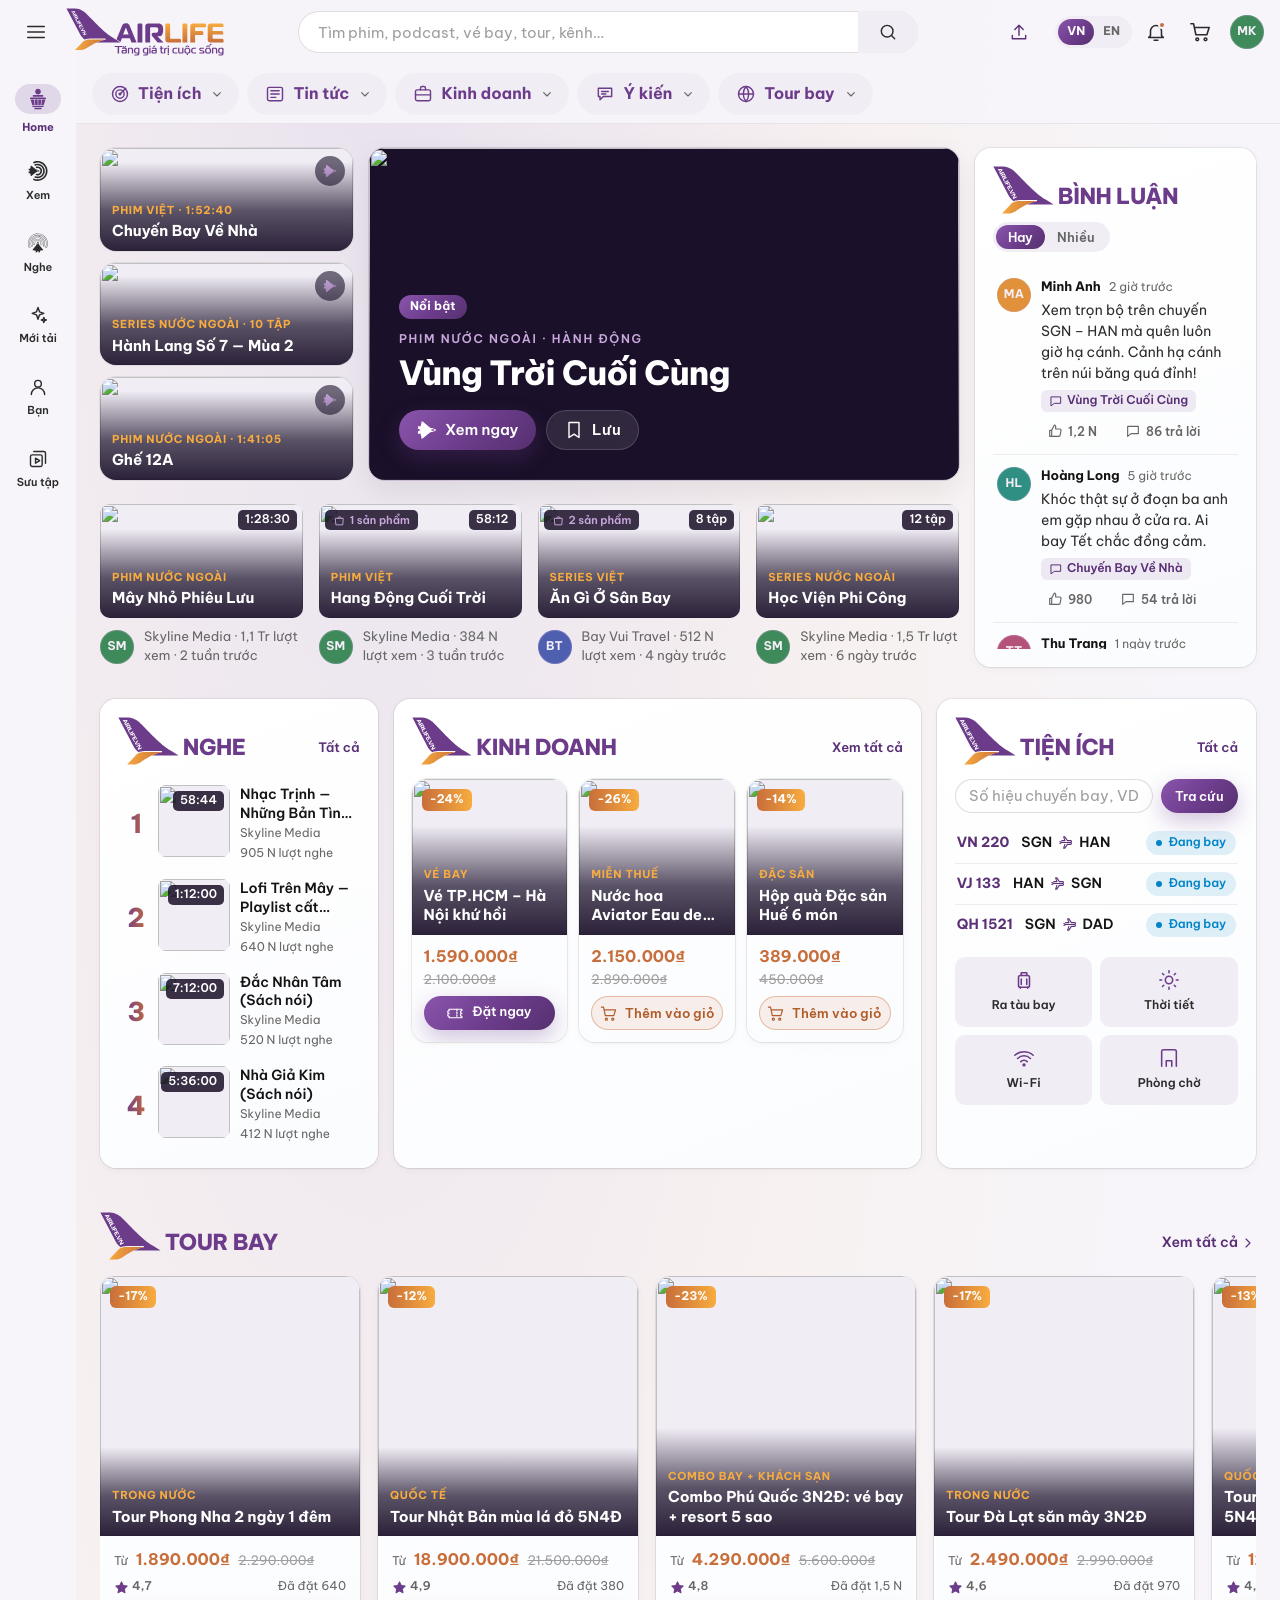
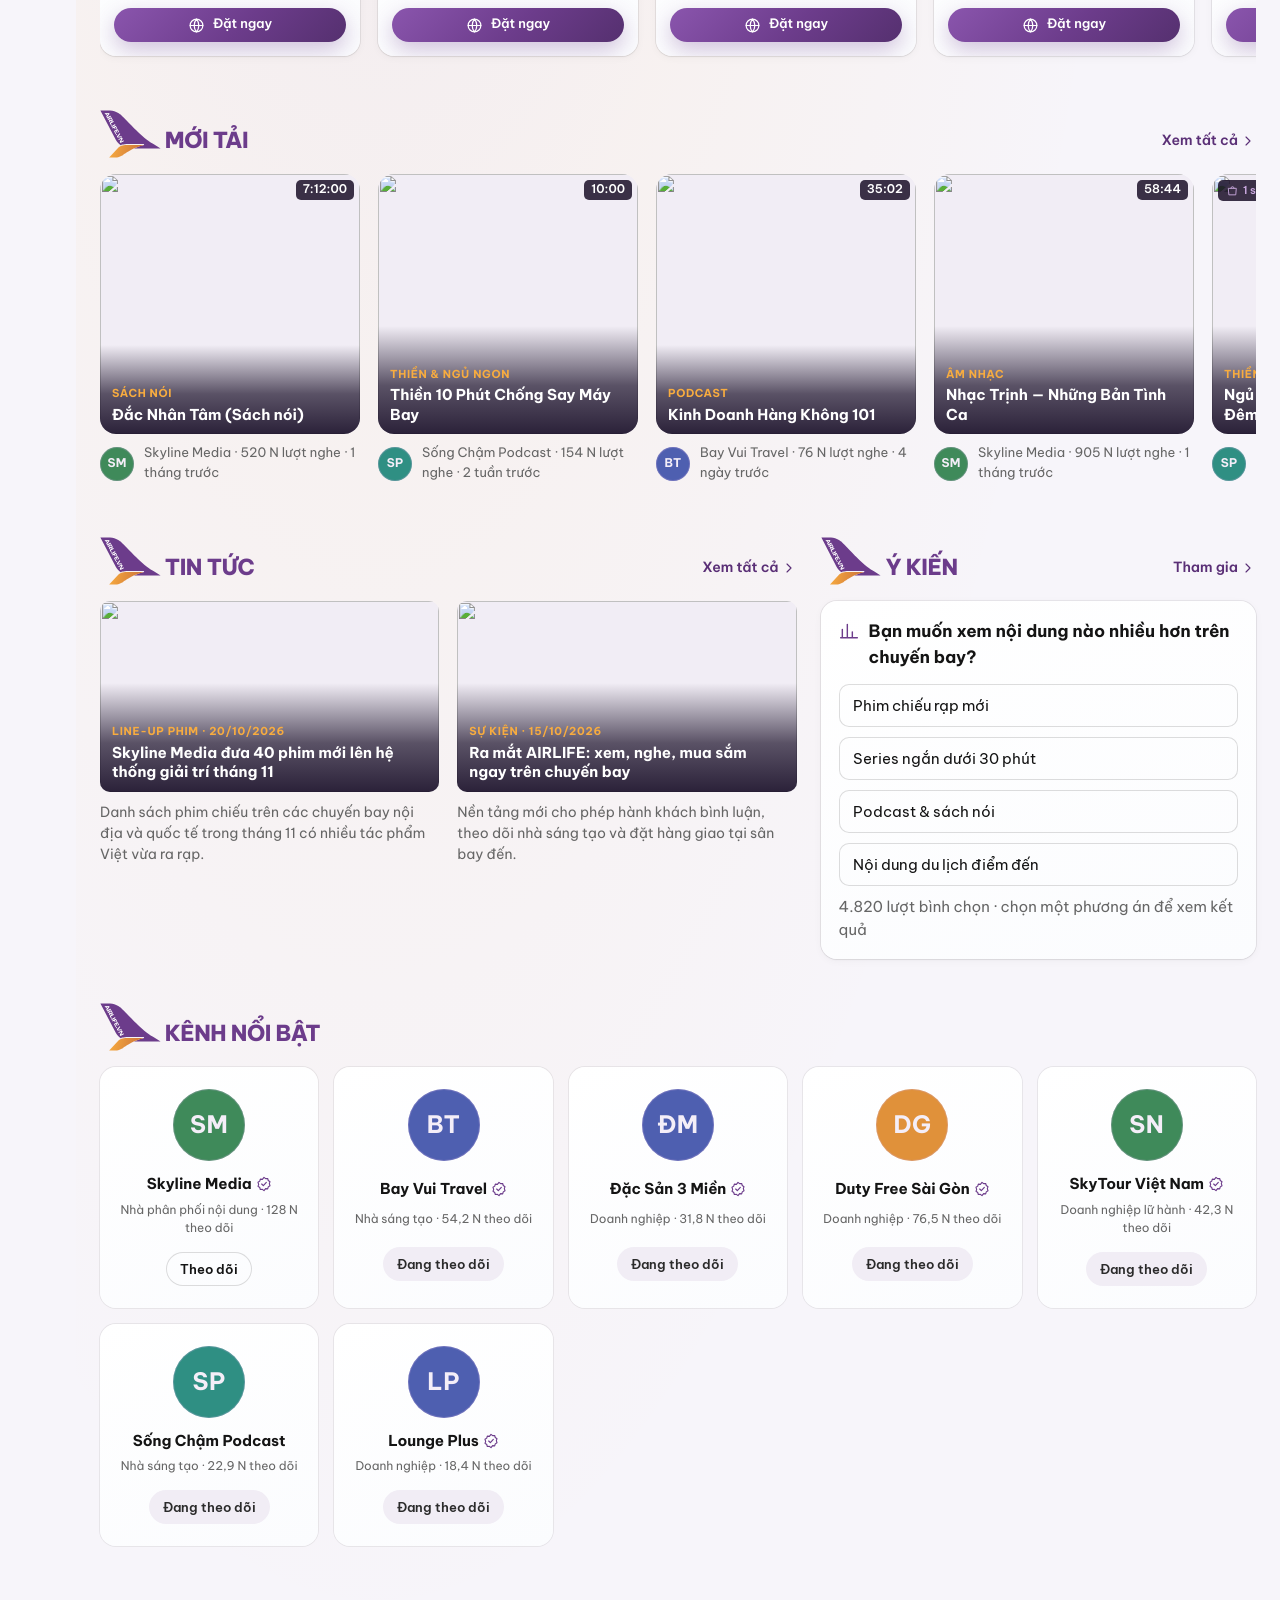
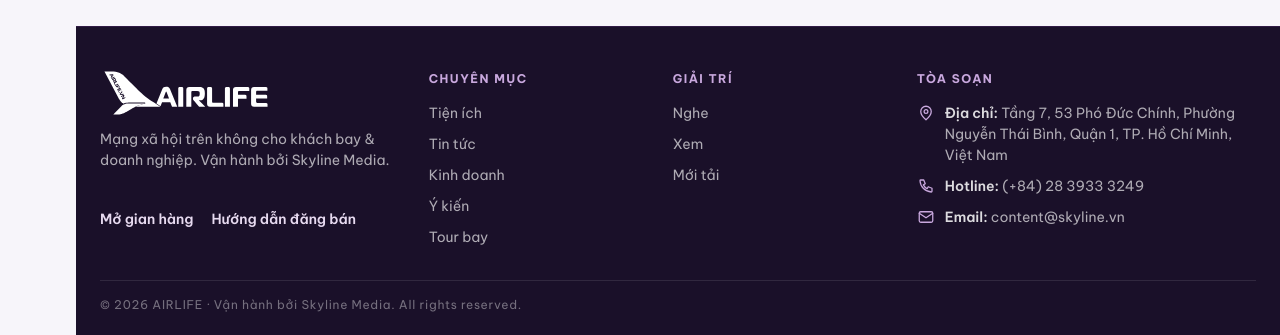
==== commit 4cdc2139: "Chỉnh sửa logo, màu chữ, footer mobile" ====
--- a/index.html
+++ b/index.html
@@ -12,7 +12,7 @@
         <link rel="preconnect" href="https://fonts.gstatic.com" crossorigin>
         <link href="https://fonts.googleapis.com/css2?family=Be+Vietnam+Pro:wght@400;500;600;700;800&display=swap" rel="stylesheet">
         <!-- ?v=...: đổi mỗi lần sửa CSS/JS để trình duyệt tải bản mới thay vì dùng cache -->
-        <link rel="stylesheet" href="./css/style.css?v=20261104-10" />
+        <link rel="stylesheet" href="./css/style.css?v=20261105-8" />
     </head>
     <body data-page="home">
         <header class="header" id="site-header"></header>
@@ -23,9 +23,9 @@
             <footer class="footer" id="site-footer"></footer>
         </div>
 
-        <script src="./js/data.js?v=20261104-10"></script>
-        <script src="./js/icons.js?v=20261104-10"></script>
-        <script src="./js/layout.js?v=20261104-10"></script>
-        <script src="./js/main.js?v=20261104-10"></script>
+        <script src="./js/data.js?v=20261105-8"></script>
+        <script src="./js/icons.js?v=20261105-8"></script>
+        <script src="./js/layout.js?v=20261105-8"></script>
+        <script src="./js/main.js?v=20261105-8"></script>
     </body>
 </html>
--- a/css/style.css
+++ b/css/style.css
@@ -150,7 +150,7 @@
   font-family: "Be Vietnam Pro", system-ui, sans-serif;
   font-size: 15px;
   line-height: 1.5;
-  color: #1d1530;
+  color: #141414;
   background: #f7f5fa;
   text-rendering: geometricPrecision;
   -webkit-font-smoothing: antialiased;
@@ -211,7 +211,7 @@
 }
 
 .muted {
-  color: #6e6680;
+  color: #666666;
 }
 
 .center {
@@ -282,7 +282,7 @@
   height: 112px;
   font-size: 36px;
   font-family: "Be Vietnam Pro", system-ui, sans-serif;
-  box-shadow: 0 0 0 3px #f7f5fa, 0 0 0 5px #5d3279, 0 10px 30px rgba(29, 21, 48, 0.08);
+  box-shadow: 0 0 0 3px #f7f5fa, 0 0 0 5px #5d3279, 0 10px 30px rgba(20, 20, 20, 0.08);
 }
 
 .verified {
@@ -348,7 +348,7 @@
   color: #fff;
 }
 .btn--outline {
-  box-shadow: 0 0 0 1px rgba(29, 21, 48, 0.14) inset;
+  box-shadow: 0 0 0 1px rgba(20, 20, 20, 0.14) inset;
 }
 .btn--outline:hover {
   box-shadow: 0 0 0 1px #6c3c8b inset;
@@ -377,7 +377,7 @@
 }
 .btn[data-follow].is-on {
   background: #f1edf5;
-  color: #3d3550;
+  color: #2b2b2b;
   box-shadow: none;
   filter: none;
 }
@@ -391,12 +391,12 @@
   height: 40px;
   border-radius: 50%;
   flex-shrink: 0;
-  color: #3d3550;
+  color: #2b2b2b;
   transition: background-color 0.2s, color 0.2s;
 }
 .icon-btn:hover {
   background: #f1edf5;
-  color: #1d1530;
+  color: #141414;
 }
 .icon-btn .icon {
   width: 22px;
@@ -513,14 +513,14 @@
 }
 .price small {
   font-size: 12px;
-  color: #6e6680;
+  color: #666666;
 }
 .price strong {
   color: #c86e3a;
   font-size: 16px;
 }
 .price del {
-  color: #a39cb2;
+  color: #9e9e9e;
   font-size: 13px;
 }
 .price--lg {
@@ -572,8 +572,8 @@
   background: rgba(245, 158, 11, 0.12);
 }
 .status--done {
-  color: #6e6680;
-  background: rgba(110, 102, 128, 0.12);
+  color: #666666;
+  background: rgba(102, 102, 102, 0.12);
 }
 
 @keyframes blink {
@@ -603,8 +603,9 @@
 }
 .thumb__time {
   position: absolute;
+  z-index: 2;
   right: 6px;
-  bottom: 6px;
+  top: 6px;
   padding: 1px 7px;
   border-radius: 5px;
   background: rgba(26, 16, 41, 0.85);
@@ -614,8 +615,9 @@
 }
 .thumb__tag {
   position: absolute;
+  z-index: 2;
   left: 6px;
-  bottom: 6px;
+  top: 6px;
   display: inline-flex;
   align-items: center;
   gap: 4px;
@@ -632,6 +634,7 @@
 }
 .thumb__progress {
   position: absolute;
+  z-index: 2;
   left: 0;
   right: 0;
   bottom: 0;
@@ -644,6 +647,40 @@
   background: linear-gradient(135deg, #8a55ad 0%, #6c3c8b 55%, #55306f 100%);
 }
 
+.caption {
+  position: absolute;
+  left: 0;
+  right: 0;
+  bottom: 0;
+  z-index: 1;
+  display: grid;
+  gap: 3px;
+  padding: 40px 12px 10px;
+  background: linear-gradient(0deg, rgba(26, 16, 41, 0.92) 0%, rgba(26, 16, 41, 0.7) 45%, rgba(26, 16, 41, 0) 100%);
+  color: #fff;
+  text-align: left;
+  pointer-events: none;
+}
+.caption small {
+  overflow: hidden;
+  white-space: nowrap;
+  text-overflow: ellipsis;
+  font-size: 11px;
+  font-weight: 700;
+  letter-spacing: 0.06em;
+  text-transform: uppercase;
+  color: #f8ac3f;
+}
+.caption strong {
+  display: -webkit-box;
+  -webkit-line-clamp: 2;
+  -webkit-box-orient: vertical;
+  overflow: hidden;
+  font-size: 15px;
+  font-weight: 700;
+  line-height: 1.3;
+}
+
 a:hover > .thumb img,
 a.thumb:hover img {
   transform: scale(1.05);
@@ -658,7 +695,7 @@
 .field > span {
   font-size: 13px;
   font-weight: 600;
-  color: #3d3550;
+  color: #2b2b2b;
 }
 .field input,
 .field select,
@@ -667,7 +704,7 @@
   padding: 12px 14px;
   border-radius: 10px;
   background: #ffffff;
-  box-shadow: 0 0 0 1px rgba(29, 21, 48, 0.14) inset;
+  box-shadow: 0 0 0 1px rgba(20, 20, 20, 0.14) inset;
   transition: box-shadow 0.2s;
 }
 .field input:focus,
@@ -678,7 +715,7 @@
 .field input::placeholder,
 .field select::placeholder,
 .field textarea::placeholder {
-  color: #a39cb2;
+  color: #9e9e9e;
 }
 .field select option {
   background: #ffffff;
@@ -698,13 +735,13 @@
   justify-items: center;
   gap: 10px;
   padding: 48px 16px;
-  color: #6e6680;
+  color: #666666;
   text-align: center;
 }
 .empty .icon {
   width: 40px;
   height: 40px;
-  color: #a39cb2;
+  color: #9e9e9e;
 }
 
 /* ================= Header ================= */
@@ -754,7 +791,7 @@
 .logo__img {
   display: block;
   width: auto;
-  height: 44px;
+  height: 48px;
 }
 .logo--footer .logo__img {
   height: 44px;
@@ -766,7 +803,7 @@
   height: 42px;
   border-radius: 999px;
   background: #ffffff;
-  box-shadow: 0 0 0 1px rgba(29, 21, 48, 0.14) inset;
+  box-shadow: 0 0 0 1px rgba(20, 20, 20, 0.14) inset;
   overflow: hidden;
   transition: box-shadow 0.2s;
 }
@@ -779,7 +816,7 @@
   padding: 0 20px;
 }
 .search__input::placeholder {
-  color: #a39cb2;
+  color: #9e9e9e;
 }
 .search__btn {
   width: 60px;
@@ -787,7 +824,7 @@
   align-items: center;
   justify-content: center;
   background: #f1edf5;
-  color: #3d3550;
+  color: #2b2b2b;
 }
 .search__btn:hover {
   color: #5a2f76;
@@ -809,7 +846,7 @@
 .lang a {
   padding: 4px 9px;
   border-radius: 999px;
-  color: #6e6680;
+  color: #666666;
 }
 .lang a.active {
   background: linear-gradient(135deg, #8a55ad 0%, #6c3c8b 55%, #55306f 100%);
@@ -823,11 +860,11 @@
   left: 232px;
   right: 0;
   z-index: 95;
-  height: 52px;
+  height: 60px;
   padding: 0 16px;
   background: rgba(247, 245, 250, 0.92);
   backdrop-filter: blur(14px);
-  border-bottom: 1px solid rgba(29, 21, 48, 0.07);
+  border-bottom: 1px solid rgba(20, 20, 20, 0.07);
   transition: left 0.25s cubic-bezier(0.2, 0.8, 0.2, 1);
 }
 .topnav__track {
@@ -846,26 +883,26 @@
   display: inline-flex;
   align-items: center;
   gap: 8px;
-  height: 36px;
-  padding: 0 14px;
+  height: 42px;
+  padding: 0 18px;
   border-radius: 999px;
   background: #f1edf5;
-  font-size: 14px;
-  font-weight: 600;
+  font-size: 16px;
+  font-weight: 700;
   white-space: nowrap;
   color: #6c3c8b;
   transition: background-color 0.2s, color 0.2s;
 }
 .topnav__link .icon {
-  width: 18px;
-  height: 18px;
+  width: 20px;
+  height: 20px;
   color: #6c3c8b;
 }
 .topnav__caret {
   width: 16px !important;
   height: 16px !important;
   margin-right: -4px;
-  color: #6e6680 !important;
+  color: #666666 !important;
   transition: transform 0.2s;
 }
 .topnav__item:hover .topnav__link, .topnav__item:focus-within .topnav__link {
@@ -891,7 +928,7 @@
   padding: 8px;
   border-radius: 14px;
   background: #ffffff;
-  box-shadow: 0 0 0 1px rgba(29, 21, 48, 0.14), 0 20px 50px rgba(29, 21, 48, 0.16);
+  box-shadow: 0 0 0 1px rgba(20, 20, 20, 0.14), 0 20px 50px rgba(20, 20, 20, 0.16);
   opacity: 0;
   visibility: hidden;
   transform: translateY(6px);
@@ -914,7 +951,7 @@
 }
 .topnav__menu small {
   font-size: 12px;
-  color: #6e6680;
+  color: #666666;
 }
 .topnav__item:hover .topnav__menu, .topnav__item:focus-within .topnav__menu {
   opacity: 1;
@@ -939,7 +976,7 @@
 
 .nav-group {
   padding: 8px 0;
-  border-bottom: 1px solid rgba(29, 21, 48, 0.07);
+  border-bottom: 1px solid rgba(20, 20, 20, 0.07);
 }
 .nav-group:last-of-type {
   border-bottom: 0;
@@ -957,17 +994,18 @@
   position: relative;
   display: flex;
   align-items: center;
-  gap: 16px;
-  height: 44px;
-  padding: 0 12px;
-  border-radius: 10px;
-  font-weight: 500;
-  color: #3d3550;
+  gap: 14px;
+  height: 40px;
+  padding: 0 10px;
+  border-radius: 8px;
+  font-size: 16px;
+  font-weight: 600;
+  color: #2b2b2b;
   transition: background-color 0.15s, color 0.15s;
 }
 .nav-item:hover {
   background: #ffffff;
-  color: #1d1530;
+  color: #141414;
 }
 .nav-item.active {
   background: linear-gradient(90deg, rgba(108, 60, 139, 0.16), rgba(108, 60, 139, 0.04));
@@ -982,8 +1020,8 @@
   content: "";
   position: absolute;
   left: -12px;
-  top: 10px;
-  bottom: 10px;
+  top: 9px;
+  bottom: 9px;
   width: 3px;
   border-radius: 0 3px 3px 0;
   background: linear-gradient(135deg, #8a55ad 0%, #6c3c8b 55%, #55306f 100%);
@@ -1001,7 +1039,7 @@
 .sidebar__foot {
   padding: 16px 12px 0;
   font-size: 12px;
-  color: #a39cb2;
+  color: #9e9e9e;
 }
 
 body.sidebar-mini .sidebar {
@@ -1054,7 +1092,7 @@
 /* ================= Khung nội dung ================= */
 .shell {
   margin-left: 232px;
-  padding-top: 116px;
+  padding-top: 124px;
   min-height: 100vh;
   display: flex;
   flex-direction: column;
@@ -1086,9 +1124,35 @@
 .footer__grid {
   display: grid;
   grid-template-columns: 1.4fr 1fr 1fr 1.6fr;
-  gap: 32px;
+  grid-template-areas: "brand cat ent contact" "links cat ent contact";
+  gap: 20px 32px;
   max-width: 1680px;
   margin: 0 auto;
+}
+.footer__brand {
+  grid-area: brand;
+}
+.footer__col--cat {
+  grid-area: cat;
+}
+.footer__col--ent {
+  grid-area: ent;
+}
+.footer__contact {
+  grid-area: contact;
+}
+.footer__links {
+  grid-area: links;
+  display: flex;
+  flex-wrap: wrap;
+  gap: 6px 18px;
+}
+.footer__links a {
+  color: #e7daf0;
+  font-weight: 600;
+}
+.footer__links a:hover {
+  color: #fff;
 }
 .footer__brand p {
   margin-top: 14px;
@@ -1109,6 +1173,10 @@
 }
 .footer__col a:hover {
   color: #e7daf0;
+}
+.footer__contact b {
+  color: rgba(255, 255, 255, 0.85);
+  font-weight: 600;
 }
 .footer__contact p, .footer__contact a {
   display: flex;
@@ -1150,7 +1218,7 @@
   background: rgba(26, 16, 41, 0.97);
   backdrop-filter: blur(14px);
   color: #fff;
-  box-shadow: 0 -10px 30px rgba(29, 21, 48, 0.25);
+  box-shadow: 0 -10px 30px rgba(20, 20, 20, 0.25);
   transition: left 0.25s cubic-bezier(0.2, 0.8, 0.2, 1);
 }
 .mini-player .icon-btn {
@@ -1321,10 +1389,10 @@
   max-width: calc(100% - 32px);
   padding: 12px 18px;
   border-radius: 12px;
-  background: #1d1530;
+  background: #141414;
   color: #fff;
   font-weight: 500;
-  box-shadow: 0 0 0 1px rgba(108, 60, 139, 0.35), 0 20px 50px rgba(29, 21, 48, 0.16);
+  box-shadow: 0 0 0 1px rgba(108, 60, 139, 0.35), 0 20px 50px rgba(20, 20, 20, 0.16);
   opacity: 0;
   pointer-events: none;
   transform: translate(-50%, 20px);
@@ -1371,6 +1439,7 @@
 }
 .lockup__text {
   white-space: nowrap;
+  text-transform: uppercase;
   color: #6c3c8b;
   padding-bottom: calc(var(--mh) * 0.2 - var(--fs) * 0.13);
 }
@@ -1381,9 +1450,13 @@
   height: var(--mh);
 }
 
+.section-head,
+.panel__head {
+  --fs: 22px;
+  --mh: 48px;
+}
+
 .section-head {
-  --fs: 28px;
-  --mh: 60px;
   display: flex;
   align-items: flex-end;
   justify-content: space-between;
@@ -1411,11 +1484,9 @@
   padding: 18px;
   border-radius: 16px;
   background: linear-gradient(160deg, #ffffff 0%, #fbfcfe 100%);
-  box-shadow: 0 0 0 1px rgba(29, 21, 48, 0.07), 0 1px 2px rgba(29, 21, 48, 0.04), 0 2px 8px rgba(29, 21, 48, 0.04);
+  box-shadow: 0 0 0 1px rgba(20, 20, 20, 0.07), 0 1px 2px rgba(20, 20, 20, 0.04), 0 2px 8px rgba(20, 20, 20, 0.04);
 }
 .panel__head {
-  --fs: 19px;
-  --mh: 42px;
   display: flex;
   flex-wrap: wrap;
   align-items: flex-end;
@@ -1438,7 +1509,7 @@
 }
 .panel > p {
   margin-bottom: 10px;
-  color: #3d3550;
+  color: #2b2b2b;
 }
 .panel .mt {
   margin-top: 28px;
@@ -1467,11 +1538,12 @@
   letter-spacing: -0.02em;
   line-height: 1;
   color: #6c3c8b;
+  text-transform: uppercase;
   margin-top: calc(var(--mh) * 0.8 - var(--fs) * 0.87);
 }
 .page-head p {
   margin-top: 8px;
-  color: #6e6680;
+  color: #666666;
 }
 .page-head__mark {
   flex-shrink: 0;
@@ -1486,7 +1558,7 @@
   gap: 4px;
   margin-bottom: 16px;
   font-size: 13px;
-  color: #6e6680;
+  color: #666666;
 }
 .breadcrumb a:hover {
   color: #5a2f76;
@@ -1538,7 +1610,7 @@
   border-radius: 999px;
   font-size: 13px;
   font-weight: 600;
-  color: #6e6680;
+  color: #666666;
 }
 .seg button.active {
   background: linear-gradient(135deg, #8a55ad 0%, #6c3c8b 55%, #55306f 100%);
@@ -1549,7 +1621,7 @@
   display: flex;
   gap: 4px;
   margin-bottom: 24px;
-  border-bottom: 1px solid rgba(29, 21, 48, 0.14);
+  border-bottom: 1px solid rgba(20, 20, 20, 0.14);
   overflow-x: auto;
   scrollbar-width: none;
 }
@@ -1564,7 +1636,7 @@
   flex-shrink: 0;
   padding: 12px 16px;
   font-weight: 600;
-  color: #6e6680;
+  color: #666666;
 }
 .tabs__item .icon {
   width: 18px;
@@ -1660,8 +1732,9 @@
 }
 .media-card__body {
   display: flex;
+  align-items: center;
   gap: 10px;
-  margin-top: 12px;
+  margin-top: 10px;
 }
 .media-card__title {
   display: -webkit-box;
@@ -1676,9 +1749,8 @@
   color: #5a2f76;
 }
 .media-card__meta {
-  margin-top: 3px;
   font-size: 13px;
-  color: #6e6680;
+  color: #666666;
 }
 .media-card--audio .thumb {
   border-radius: 16px;
@@ -1704,6 +1776,15 @@
 .play-fab .icon {
   fill: currentColor;
   margin-left: 2px;
+}
+
+.media-card--audio {
+  container-type: inline-size;
+}
+.media-card--audio .play-fab {
+  right: auto;
+  left: calc(50% - 23px);
+  top: calc(50cqw - 23px);
 }
 
 .media-card:hover .play-fab,
@@ -1765,7 +1846,7 @@
 }
 .media-row__body small {
   font-size: 12px;
-  color: #6e6680;
+  color: #666666;
 }
 
 /* ---------------- Ô ảnh có chữ đè ---------------- */
@@ -1777,7 +1858,7 @@
   background: #f1edf5;
   min-height: 0;
   color: #fff;
-  box-shadow: 0 0 0 1px rgba(29, 21, 48, 0.07);
+  box-shadow: 0 0 0 1px rgba(20, 20, 20, 0.07);
 }
 .tile img {
   position: absolute;
@@ -1790,26 +1871,6 @@
 .tile:hover img {
   transform: scale(1.06);
 }
-.tile__overlay {
-  position: absolute;
-  inset: auto 0 0 0;
-  display: grid;
-  gap: 2px;
-  padding: 30px 12px 10px;
-  background: linear-gradient(0deg, rgba(26, 16, 41, 0.92), rgba(26, 16, 41, 0));
-}
-.tile__overlay small {
-  font-size: 11px;
-  color: #c9a8de;
-}
-.tile__overlay strong {
-  display: -webkit-box;
-  -webkit-line-clamp: 2;
-  -webkit-box-orient: vertical;
-  overflow: hidden;
-  font-size: 14px;
-  line-height: 1.3;
-}
 .tile__play {
   position: absolute;
   top: 8px;
@@ -1837,11 +1898,11 @@
   overflow: hidden;
   border-radius: 16px;
   background: linear-gradient(160deg, #ffffff 0%, #fbfcfe 100%);
-  box-shadow: 0 0 0 1px rgba(29, 21, 48, 0.07), 0 1px 2px rgba(29, 21, 48, 0.04), 0 2px 8px rgba(29, 21, 48, 0.04);
+  box-shadow: 0 0 0 1px rgba(20, 20, 20, 0.07), 0 1px 2px rgba(20, 20, 20, 0.04), 0 2px 8px rgba(20, 20, 20, 0.04);
   transition: box-shadow 0.25s, transform 0.25s cubic-bezier(0.2, 0.8, 0.2, 1);
 }
 .product-card:hover {
-  box-shadow: 0 0 0 1px rgba(108, 60, 139, 0.4), 0 10px 30px rgba(29, 21, 48, 0.08);
+  box-shadow: 0 0 0 1px rgba(108, 60, 139, 0.4), 0 10px 30px rgba(20, 20, 20, 0.08);
   transform: translateY(-3px);
 }
 .product-card .thumb {
@@ -1879,7 +1940,7 @@
   justify-content: space-between;
   margin-bottom: 6px;
   font-size: 12px;
-  color: #6e6680;
+  color: #666666;
 }
 .product-card .btn {
   margin-top: auto;
@@ -1930,7 +1991,7 @@
   padding: 22px 12px;
   border-radius: 16px;
   background: linear-gradient(160deg, #ffffff 0%, #fbfcfe 100%);
-  box-shadow: 0 0 0 1px rgba(29, 21, 48, 0.07);
+  box-shadow: 0 0 0 1px rgba(20, 20, 20, 0.07);
   text-align: center;
 }
 .channel-card h3 {
@@ -1940,36 +2001,16 @@
 }
 .channel-card small {
   font-size: 12px;
-  color: #6e6680;
+  color: #666666;
 }
 .channel-card .btn {
   margin-top: 8px;
 }
 
-.news-card__cat {
-  display: block;
-  margin-top: 12px;
-  font-size: 11px;
-  font-weight: 700;
-  letter-spacing: 0.1em;
-  text-transform: uppercase;
-  color: #b05d2c;
-}
-.news-card h3 {
-  margin-top: 6px;
-  font-family: "Be Vietnam Pro", system-ui, sans-serif;
-  font-size: 20px;
-  font-weight: 800;
-  letter-spacing: -0.02em;
-  line-height: 1.3;
-}
-.news-card h3 a:hover {
-  color: #5a2f76;
-}
 .news-card p {
-  margin-top: 6px;
+  margin-top: 10px;
   font-size: 14px;
-  color: #6e6680;
+  color: #666666;
 }
 
 /* ---------------- Bình luận ---------------- */
@@ -1998,12 +2039,12 @@
 }
 .comment__head small {
   font-size: 12px;
-  color: #6e6680;
+  color: #666666;
 }
 .comment__text {
   margin-top: 2px;
   font-size: 14px;
-  color: #3d3550;
+  color: #2b2b2b;
 }
 .comment__target {
   display: inline-flex;
@@ -2036,7 +2077,7 @@
   gap: 5px;
   font-size: 12px;
   font-weight: 600;
-  color: #6e6680;
+  color: #666666;
 }
 .comment__actions button:hover {
   color: #5a2f76;
@@ -2061,7 +2102,7 @@
   scrollbar-width: thin;
 }
 .comment-panel .comment + .comment {
-  border-top: 1px solid rgba(29, 21, 48, 0.07);
+  border-top: 1px solid rgba(20, 20, 20, 0.07);
 }
 
 .comment-form {
@@ -2074,13 +2115,13 @@
   flex: 1;
   min-width: 0;
   padding: 10px 2px;
-  border-bottom: 1px solid rgba(29, 21, 48, 0.14);
+  border-bottom: 1px solid rgba(20, 20, 20, 0.14);
 }
 .comment-form input:focus {
   border-color: #6c3c8b;
 }
 .comment-form input::placeholder {
-  color: #a39cb2;
+  color: #9e9e9e;
 }
 
 /* =================================================================
@@ -2134,7 +2175,7 @@
   border-radius: 16px;
   background: #1a1029;
   color: #fff;
-  box-shadow: 0 0 0 1px rgba(108, 60, 139, 0.18), 0 10px 30px rgba(29, 21, 48, 0.08);
+  box-shadow: 0 0 0 1px rgba(108, 60, 139, 0.18), 0 10px 30px rgba(20, 20, 20, 0.08);
 }
 .hero__img {
   position: absolute;
@@ -2230,13 +2271,13 @@
   padding: 0 14px;
   border-radius: 999px;
   background: #ffffff;
-  box-shadow: 0 0 0 1px rgba(29, 21, 48, 0.14) inset;
+  box-shadow: 0 0 0 1px rgba(20, 20, 20, 0.14) inset;
 }
 .utility .flight-form input[type=text]:focus {
   box-shadow: 0 0 0 1px #6c3c8b inset;
 }
 .utility .flight-form input[type=text]::placeholder {
-  color: #a39cb2;
+  color: #9e9e9e;
 }
 .utility__grid {
   display: grid;
@@ -2254,7 +2295,7 @@
   font-size: 12px;
   font-weight: 600;
   text-align: center;
-  color: #3d3550;
+  color: #2b2b2b;
   transition: background-color 0.15s, color 0.15s;
 }
 .utility__item:hover {
@@ -2313,7 +2354,7 @@
 .owner small {
   display: block;
   font-size: 12px;
-  color: #6e6680;
+  color: #666666;
 }
 .owner .btn {
   margin-left: 8px;
@@ -2327,12 +2368,12 @@
   padding: 14px 16px;
   border-radius: 16px;
   background: #ffffff;
-  box-shadow: 0 0 0 1px rgba(29, 21, 48, 0.07);
+  box-shadow: 0 0 0 1px rgba(20, 20, 20, 0.07);
   font-size: 14px;
 }
 .desc-box p {
   margin-top: 4px;
-  color: #3d3550;
+  color: #2b2b2b;
 }
 
 .video-player {
@@ -2342,7 +2383,7 @@
   border-radius: 16px;
   background: #000;
   color: #fff;
-  box-shadow: 0 10px 30px rgba(29, 21, 48, 0.08);
+  box-shadow: 0 10px 30px rgba(20, 20, 20, 0.08);
 }
 .video-player > img {
   width: 100%;
@@ -2365,7 +2406,7 @@
   backdrop-filter: blur(6px);
   color: #fff;
   transform: translate(-50%, -50%);
-  box-shadow: 0 0 0 1px rgba(255, 255, 255, 0.25) inset, 0 20px 50px rgba(29, 21, 48, 0.16);
+  box-shadow: 0 0 0 1px rgba(255, 255, 255, 0.25) inset, 0 20px 50px rgba(20, 20, 20, 0.16);
   transition: transform 0.2s cubic-bezier(0.2, 0.8, 0.2, 1), opacity 0.2s, background-color 0.2s;
 }
 .video-player__play .icon {
@@ -2418,14 +2459,14 @@
   border-radius: 16px;
   background: radial-gradient(ellipse at 0% 0%, rgba(108, 60, 139, 0.35), rgba(108, 60, 139, 0) 55%), #1a1029;
   color: #fff;
-  box-shadow: 0 10px 30px rgba(29, 21, 48, 0.08);
+  box-shadow: 0 10px 30px rgba(20, 20, 20, 0.08);
 }
 .audio-player__cover {
   width: 100%;
   aspect-ratio: 1;
   object-fit: cover;
   border-radius: 16px;
-  box-shadow: 0 20px 50px rgba(29, 21, 48, 0.16);
+  box-shadow: 0 20px 50px rgba(20, 20, 20, 0.16);
 }
 .audio-player__main {
   display: flex;
@@ -2709,7 +2750,7 @@
   padding: 26px;
   border-radius: 16px;
   background: linear-gradient(160deg, #ffffff 0%, #fbfcfe 100%);
-  box-shadow: 0 0 0 1px rgba(29, 21, 48, 0.07), 0 1px 2px rgba(29, 21, 48, 0.04), 0 2px 8px rgba(29, 21, 48, 0.04);
+  box-shadow: 0 0 0 1px rgba(20, 20, 20, 0.07), 0 1px 2px rgba(20, 20, 20, 0.04), 0 2px 8px rgba(20, 20, 20, 0.04);
 }
 .product__info h1 {
   margin-top: 12px;
@@ -2725,11 +2766,11 @@
   gap: 8px 16px;
   margin-top: 10px;
   font-size: 14px;
-  color: #6e6680;
+  color: #666666;
 }
 .product__stats > span + span {
   padding-left: 16px;
-  border-left: 1px solid rgba(29, 21, 48, 0.14);
+  border-left: 1px solid rgba(20, 20, 20, 0.14);
 }
 .product__buy {
   display: flex;
@@ -2781,7 +2822,7 @@
   margin-bottom: 8px;
   font-size: 13px;
   font-weight: 600;
-  color: #3d3550;
+  color: #2b2b2b;
 }
 
 .option {
@@ -2790,7 +2831,7 @@
   gap: 12px;
   padding: 11px 14px;
   border-radius: 10px;
-  box-shadow: 0 0 0 1px rgba(29, 21, 48, 0.14) inset;
+  box-shadow: 0 0 0 1px rgba(20, 20, 20, 0.14) inset;
   transition: box-shadow 0.15s, background-color 0.15s;
 }
 .option input {
@@ -2806,7 +2847,7 @@
 }
 .option small {
   font-size: 12px;
-  color: #6e6680;
+  color: #666666;
 }
 .option:has(input:checked) {
   box-shadow: 0 0 0 1px #6c3c8b inset;
@@ -2824,7 +2865,7 @@
 .qty__box {
   display: flex;
   border-radius: 999px;
-  box-shadow: 0 0 0 1px rgba(29, 21, 48, 0.14) inset;
+  box-shadow: 0 0 0 1px rgba(20, 20, 20, 0.14) inset;
   overflow: hidden;
 }
 .qty__box button {
@@ -2847,7 +2888,7 @@
   gap: 12px;
   margin-top: 26px;
   padding-top: 20px;
-  border-top: 1px solid rgba(29, 21, 48, 0.07);
+  border-top: 1px solid rgba(20, 20, 20, 0.07);
 }
 .seller > div {
   flex: 1;
@@ -2856,7 +2897,7 @@
 .seller small {
   display: block;
   font-size: 12px;
-  color: #6e6680;
+  color: #666666;
 }
 
 .product-detail {
@@ -2932,7 +2973,7 @@
   display: flex;
   align-items: center;
   gap: 10px;
-  color: #3d3550;
+  color: #2b2b2b;
 }
 .about li .icon {
   color: #6c3c8b;
@@ -2957,7 +2998,7 @@
   border-radius: 16px;
   background: #f1edf5;
   margin-bottom: 8px;
-  box-shadow: 0 0 0 1px rgba(29, 21, 48, 0.07), 0 10px 30px rgba(29, 21, 48, 0.08);
+  box-shadow: 0 0 0 1px rgba(20, 20, 20, 0.07), 0 10px 30px rgba(20, 20, 20, 0.08);
 }
 .poster__img img {
   width: 100%;
@@ -2968,14 +3009,6 @@
 .poster:hover img {
   transform: scale(1.05);
 }
-.poster strong {
-  font-size: 15px;
-  font-weight: 600;
-}
-.poster small {
-  font-size: 13px;
-  color: #6e6680;
-}
 
 /* ================= Thẻ lên máy bay ================= */
 .pass {
@@ -2983,7 +3016,7 @@
   overflow: hidden;
   border-radius: 16px;
   background: radial-gradient(ellipse at 100% 0%, rgba(93, 50, 121, 0.22), rgba(93, 50, 121, 0) 60%), linear-gradient(160deg, #ffffff 0%, #fbfcfe 100%);
-  box-shadow: 0 0 0 1px rgba(108, 60, 139, 0.3), 0 10px 30px rgba(29, 21, 48, 0.08);
+  box-shadow: 0 0 0 1px rgba(108, 60, 139, 0.3), 0 10px 30px rgba(20, 20, 20, 0.08);
 }
 .pass__main {
   flex: 1;
@@ -3018,7 +3051,7 @@
   letter-spacing: 0.02em;
 }
 .pass__route small {
-  color: #6e6680;
+  color: #666666;
   font-size: 13px;
 }
 .pass__route b {
@@ -3054,7 +3087,7 @@
   justify-content: space-between;
   gap: 12px;
   padding-top: 14px;
-  border-top: 1px solid rgba(29, 21, 48, 0.07);
+  border-top: 1px solid rgba(20, 20, 20, 0.07);
 }
 .pass__info > div {
   display: grid;
@@ -3063,7 +3096,7 @@
   font-size: 11px;
   letter-spacing: 0.08em;
   text-transform: uppercase;
-  color: #6e6680;
+  color: #666666;
 }
 .pass__info b {
   font-size: 16px;
@@ -3080,13 +3113,13 @@
 }
 .pass__stub small {
   font-size: 11px;
-  color: #6e6680;
+  color: #666666;
 }
 .pass__qr {
   width: 84px;
   height: 84px;
   border-radius: 6px;
-  background: linear-gradient(90deg, #1d1530 50%, transparent 0) 0 0/12px 12px, linear-gradient(#1d1530 50%, transparent 0) 0 0/12px 12px, #f4eef8;
+  background: linear-gradient(90deg, #141414 50%, transparent 0) 0 0/12px 12px, linear-gradient(#141414 50%, transparent 0) 0 0/12px 12px, #f4eef8;
   box-shadow: 0 0 0 4px #f4eef8;
 }
 
@@ -3104,7 +3137,7 @@
 .check-list li {
   display: flex;
   gap: 10px;
-  color: #3d3550;
+  color: #2b2b2b;
 }
 .check-list li .icon {
   color: #6c3c8b;
@@ -3145,7 +3178,7 @@
 }
 .timeline p {
   margin-top: 2px;
-  color: #3d3550;
+  color: #2b2b2b;
   font-size: 14px;
 }
 
@@ -3158,7 +3191,7 @@
   font-size: 14px;
 }
 .flight-row + .flight-row {
-  border-top: 1px solid rgba(29, 21, 48, 0.07);
+  border-top: 1px solid rgba(20, 20, 20, 0.07);
 }
 .flight-row__code {
   color: #5a2f76;
@@ -3176,7 +3209,7 @@
   transform: rotate(90deg);
 }
 .flight-row__time {
-  color: #6e6680;
+  color: #666666;
   font-size: 13px;
 }
 
@@ -3191,7 +3224,7 @@
   overflow: hidden;
   border-radius: 16px;
   background: radial-gradient(ellipse at 40% 50%, #1c2c4d 0%, #1a1029 75%);
-  box-shadow: 0 0 0 1px rgba(108, 60, 139, 0.2), 0 10px 30px rgba(29, 21, 48, 0.08);
+  box-shadow: 0 0 0 1px rgba(108, 60, 139, 0.2), 0 10px 30px rgba(20, 20, 20, 0.08);
 }
 .radar svg {
   display: block;
@@ -3286,7 +3319,7 @@
   padding: 18px;
   border-radius: 16px;
   background: linear-gradient(160deg, #ffffff 0%, #fbfcfe 100%);
-  box-shadow: 0 0 0 1px rgba(29, 21, 48, 0.07);
+  box-shadow: 0 0 0 1px rgba(20, 20, 20, 0.07);
 }
 .weather > .icon {
   width: 40px;
@@ -3294,7 +3327,7 @@
   color: #5a2f76;
 }
 .weather--cloud > .icon {
-  color: #3d3550;
+  color: #2b2b2b;
 }
 .weather--rain > .icon {
   color: #0284c7;
@@ -3304,7 +3337,7 @@
   display: grid;
 }
 .weather small {
-  color: #6e6680;
+  color: #666666;
   font-size: 13px;
 }
 .weather__temp {
@@ -3329,7 +3362,7 @@
   padding: 24px;
   border-radius: 16px;
   background: linear-gradient(160deg, #ffffff 0%, #fbfcfe 100%);
-  box-shadow: 0 0 0 1px rgba(29, 21, 48, 0.07);
+  box-shadow: 0 0 0 1px rgba(20, 20, 20, 0.07);
 }
 .plan > .icon {
   width: 32px;
@@ -3341,7 +3374,7 @@
   font-size: 24px;
 }
 .plan p {
-  color: #6e6680;
+  color: #666666;
   font-size: 14px;
   min-height: 2.8em;
 }
@@ -3373,7 +3406,7 @@
   font-size: 15px;
 }
 .composer__row textarea::placeholder {
-  color: #a39cb2;
+  color: #9e9e9e;
 }
 .composer__tools {
   display: flex;
@@ -3381,7 +3414,7 @@
   gap: 12px;
   margin-top: 12px;
   padding-top: 12px;
-  border-top: 1px solid rgba(29, 21, 48, 0.07);
+  border-top: 1px solid rgba(20, 20, 20, 0.07);
 }
 .composer__tools input {
   flex: 1;
@@ -3392,7 +3425,7 @@
   font-size: 13px;
 }
 .composer__tools input::placeholder {
-  color: #a39cb2;
+  color: #9e9e9e;
 }
 
 .star-row {
@@ -3430,14 +3463,14 @@
 }
 .post__head small {
   font-size: 12px;
-  color: #6e6680;
+  color: #666666;
 }
 .post__head .pill .icon {
   transform: rotate(90deg);
 }
 .post__text {
   margin-top: 8px;
-  color: #3d3550;
+  color: #2b2b2b;
 }
 .post__photo {
   width: 100%;
@@ -3476,7 +3509,7 @@
   overflow: hidden;
   padding: 12px 14px;
   border-radius: 10px;
-  box-shadow: 0 0 0 1px rgba(29, 21, 48, 0.14) inset;
+  box-shadow: 0 0 0 1px rgba(20, 20, 20, 0.14) inset;
   text-align: left;
   transition: box-shadow 0.2s;
 }
@@ -3527,7 +3560,7 @@
   justify-items: center;
   padding: 10px 4px;
   border-radius: 10px;
-  box-shadow: 0 0 0 1px rgba(29, 21, 48, 0.14) inset;
+  box-shadow: 0 0 0 1px rgba(20, 20, 20, 0.14) inset;
   font-family: "Be Vietnam Pro", system-ui, sans-serif;
   font-size: 22px;
   font-weight: 800;
@@ -3538,7 +3571,7 @@
   font-family: "Be Vietnam Pro", system-ui, sans-serif;
   font-size: 11px;
   font-weight: 500;
-  color: #6e6680;
+  color: #666666;
 }
 .rate input:checked + span {
   background: rgba(108, 60, 139, 0.12);
@@ -3569,7 +3602,7 @@
   align-items: center;
   gap: 10px;
   margin-top: 6px;
-  color: #3d3550;
+  color: #2b2b2b;
 }
 .profile__stats {
   display: flex;
@@ -3586,7 +3619,7 @@
 }
 .profile__stats small {
   font-size: 12px;
-  color: #6e6680;
+  color: #666666;
 }
 .profile__actions {
   display: flex;
@@ -3612,7 +3645,7 @@
   padding: 10px 0;
 }
 .order + .order {
-  border-top: 1px solid rgba(29, 21, 48, 0.07);
+  border-top: 1px solid rgba(20, 20, 20, 0.07);
 }
 .order img {
   width: 52px;
@@ -3633,7 +3666,7 @@
 }
 .order small {
   font-size: 12px;
-  color: #6e6680;
+  color: #666666;
 }
 .order:hover strong {
   color: #5a2f76;
@@ -3686,7 +3719,7 @@
 .playlist__count {
   position: absolute;
   right: 8px;
-  bottom: 8px;
+  top: 8px;
   z-index: 2;
   display: inline-flex;
   align-items: center;
@@ -3702,12 +3735,9 @@
   height: 15px;
   color: #6c3c8b;
 }
-.playlist strong {
-  font-size: 15px;
-}
-.playlist small {
-  font-size: 13px;
-  color: #c9a8de;
+.playlist .caption {
+  z-index: 2;
+  border-radius: 0 0 16px 16px;
 }
 .playlist--new {
   place-items: center;
@@ -3793,14 +3823,14 @@
   margin-top: 14px;
   font-size: 17px;
   line-height: 1.75;
-  color: #3d3550;
+  color: #2b2b2b;
 }
 .article__meta {
   display: flex;
   align-items: center;
   gap: 6px;
   font-size: 14px !important;
-  color: #6e6680 !important;
+  color: #666666 !important;
 }
 .article__meta .icon {
   width: 16px;
@@ -3808,7 +3838,7 @@
 }
 .article__lead {
   font-weight: 600;
-  color: #1d1530 !important;
+  color: #141414 !important;
 }
 .article__cover {
   width: 100%;
@@ -3830,8 +3860,8 @@
   gap: 6px;
   margin-top: 26px;
   padding: 12px 0;
-  border-top: 1px solid rgba(29, 21, 48, 0.07);
-  border-bottom: 1px solid rgba(29, 21, 48, 0.07);
+  border-top: 1px solid rgba(20, 20, 20, 0.07);
+  border-bottom: 1px solid rgba(20, 20, 20, 0.07);
   font-weight: 600;
 }
 .article__share span {
@@ -3841,7 +3871,7 @@
 .article-side {
   align-self: start;
   position: sticky;
-  top: calc(116px + 20px);
+  top: calc(124px + 20px);
 }
 .article-side .media-row .thumb {
   flex-basis: 120px;
@@ -3876,7 +3906,7 @@
 }
 .info-card p {
   margin-top: 2px;
-  color: #3d3550;
+  color: #2b2b2b;
 }
 .info-card a:hover {
   color: #5a2f76;
@@ -3890,14 +3920,133 @@
   min-height: 220px;
   border-radius: 16px;
   background: repeating-linear-gradient(45deg, #ffffff, #ffffff 12px, #ffffff 12px, #ffffff 24px);
-  box-shadow: 0 0 0 1px rgba(29, 21, 48, 0.07);
-  color: #6e6680;
+  box-shadow: 0 0 0 1px rgba(20, 20, 20, 0.07);
+  color: #666666;
   font-size: 14px;
 }
 .map-box .icon {
   width: 36px;
   height: 36px;
   color: #6c3c8b;
+}
+
+/* ================= Trang chi tiết: nền trắng, chữ đen (khách yêu cầu) ================= */
+body[data-page=article],
+body[data-page=watch],
+body[data-page=product] {
+  background: #fff;
+}
+body[data-page=article] .shell,
+body[data-page=watch] .shell,
+body[data-page=product] .shell {
+  background: #fff;
+}
+
+.article > p,
+.desc-box p,
+.product-detail .panel > p {
+  color: #141414;
+}
+
+/* ================= Văn bản đi kèm video/audio (kiểu YouTube) ================= */
+.media-text {
+  margin-top: 16px;
+}
+.media-text__stats {
+  display: grid;
+  grid-template-columns: repeat(3, minmax(0, 1fr));
+  text-align: center;
+  padding: 12px 0;
+  border-radius: 16px;
+  background: #f1edf5;
+}
+.media-text__stats div {
+  display: grid;
+  gap: 2px;
+}
+.media-text__stats b {
+  font-size: 20px;
+  font-weight: 800;
+  color: #141414;
+}
+.media-text__stats small {
+  font-size: 13px;
+  color: #666666;
+}
+.media-text .desc-box {
+  margin-top: 12px;
+}
+.media-text__title {
+  margin: 20px 0 10px;
+  font-size: 18px;
+  font-weight: 800;
+  color: #141414;
+}
+
+.transcript-card {
+  display: flex;
+  align-items: center;
+  flex-wrap: wrap;
+  gap: 10px 12px;
+  padding: 12px 14px;
+  border-radius: 16px;
+  box-shadow: 0 0 0 1px rgba(20, 20, 20, 0.14) inset;
+}
+.transcript-card > div {
+  flex: 1;
+  min-width: 160px;
+  display: grid;
+}
+.transcript-card small {
+  font-size: 13px;
+  color: #666666;
+}
+.transcript-card__icon {
+  display: inline-flex;
+  align-items: center;
+  justify-content: center;
+  width: 40px;
+  height: 40px;
+  border-radius: 10px;
+  background: #f4eef8;
+  color: #6c3c8b;
+}
+.transcript-card .icon--down {
+  transform: rotate(180deg);
+}
+
+.transcript {
+  margin-top: 10px;
+  border-radius: 16px;
+  box-shadow: 0 0 0 1px rgba(20, 20, 20, 0.07) inset;
+  max-height: 420px;
+  overflow-y: auto;
+}
+.transcript li {
+  display: flex;
+  gap: 14px;
+  padding: 10px 14px;
+}
+.transcript li + li {
+  border-top: 1px solid rgba(20, 20, 20, 0.07);
+}
+.transcript__time {
+  flex-shrink: 0;
+  height: 24px;
+  padding: 0 8px;
+  border-radius: 6px;
+  background: #f4eef8;
+  color: #5a2f76;
+  font-size: 12px;
+  font-weight: 700;
+  font-variant-numeric: tabular-nums;
+}
+.transcript__time:hover {
+  background: #e7daf0;
+}
+.transcript p {
+  color: #141414;
+  line-height: 1.55;
 }
 
 /* ================= ≤ 1536px ================= */
@@ -3962,7 +4111,7 @@
     left: 76px;
   }
   body.sidebar-open .sidebar {
-    box-shadow: 0 20px 50px rgba(29, 21, 48, 0.16);
+    box-shadow: 0 20px 50px rgba(20, 20, 20, 0.16);
     z-index: 99;
   }
   body.sidebar-open .sidebar-backdrop {
@@ -3996,7 +4145,7 @@
     grid-template-columns: repeat(3, minmax(0, 1fr));
   }
   .top-grid__stack .tile {
-    aspect-ratio: 16/10;
+    aspect-ratio: 16/9;
   }
   .top-grid__row {
     grid-template-columns: repeat(2, minmax(0, 1fr));
@@ -4038,7 +4187,14 @@
     max-width: 560px;
   }
   .footer__grid {
-    grid-template-columns: 1fr 1fr;
+    grid-template-columns: minmax(0, 1fr) minmax(0, 1fr);
+    grid-template-areas: "brand brand" "cat ent" "links links" "contact contact";
+  }
+  .footer__links {
+    justify-content: center;
+    padding: 14px 0;
+    border-top: 1px solid rgba(255, 255, 255, 0.1);
+    border-bottom: 1px solid rgba(255, 255, 255, 0.1);
   }
   .lang {
     display: none;
@@ -4064,7 +4220,7 @@
     display: inline-flex;
   }
   .logo__img {
-    height: 34px;
+    height: 38px;
   }
   .topnav,
   body:not(.sidebar-open) .topnav,
@@ -4086,9 +4242,9 @@
     display: none !important;
   }
   .topnav__link {
-    height: 34px;
-    padding: 0 13px;
-    font-size: 13px;
+    height: 38px;
+    padding: 0 14px;
+    font-size: 15px;
   }
   body:not(.sidebar-open) .sidebar,
   .sidebar {
@@ -4129,7 +4285,7 @@
     gap: 3px;
     font-size: 11px;
     font-weight: 500;
-    color: #6e6680;
+    color: #666666;
   }
   .tabbar__item.active {
     color: #5a2f76;
@@ -4227,27 +4383,45 @@
   .section {
     margin-top: 32px;
   }
-  .section-head {
-    --fs: 22px;
-    --mh: 48px;
-  }
+  .section-head,
   .panel__head {
-    --fs: 17px;
-    --mh: 38px;
+    --fs: 18px;
+    --mh: 40px;
   }
   .hero {
-    aspect-ratio: 4/5;
+    aspect-ratio: 16/9;
   }
   .hero__content {
-    padding: 20px;
-  }
-  .hero__desc {
+    padding: 14px;
+  }
+  .hero__kicker, .hero__desc {
+    display: none;
+  }
+  .hero__title {
+    margin-top: 6px;
+    font-size: 20px;
+  }
+  .hero__actions {
+    margin-top: 10px;
+    gap: 8px;
+  }
+  .hero .pill {
+    height: 20px;
+    font-size: 11px;
+  }
+  .hero .btn {
+    height: 32px;
+    padding: 0 12px;
     font-size: 13px;
   }
-  .hero .btn {
-    height: 38px;
-    padding: 0 14px;
-    font-size: 14px;
+  .caption {
+    padding: 28px 8px 8px;
+  }
+  .caption small {
+    font-size: 10px;
+  }
+  .caption strong {
+    font-size: 13px;
   }
   .top-grid {
     gap: 12px;
@@ -4259,12 +4433,13 @@
     scrollbar-width: none;
   }
   .top-grid__stack .tile {
-    flex: 0 0 72%;
+    flex: 0 0 60%;
+    aspect-ratio: 16/9;
     scroll-snap-align: start;
   }
   .top-grid__row {
-    grid-template-columns: minmax(0, 1fr);
-    gap: 22px;
+    grid-template-columns: repeat(2, minmax(0, 1fr));
+    gap: 16px 10px;
   }
   .bottom-grid {
     grid-template-columns: minmax(0, 1fr);
@@ -4282,8 +4457,25 @@
   .product-card__body {
     padding: 10px 10px 12px;
   }
+  .media-grid {
+    grid-template-columns: repeat(2, minmax(0, 1fr));
+    gap: 16px 10px;
+  }
+  .media-card__body {
+    gap: 6px;
+    margin-top: 6px;
+  }
+  .media-card__body .avatar {
+    width: 24px;
+    height: 24px;
+    font-size: 10px;
+  }
+  .media-card__meta {
+    font-size: 11px;
+    line-height: 1.35;
+  }
   .shelf {
-    grid-auto-columns: 78%;
+    grid-auto-columns: 46%;
     gap: 12px;
   }
   .shelf .product-card {
@@ -4291,14 +4483,18 @@
   }
   .news-grid,
   .news-grid--2 {
-    grid-template-columns: minmax(0, 1fr);
+    grid-template-columns: repeat(2, minmax(0, 1fr));
+    gap: 16px 10px;
+  }
+  .news-card p {
+    display: none;
   }
   .channel-grid {
     grid-template-columns: repeat(2, minmax(0, 1fr));
   }
   .poster-grid {
-    grid-template-columns: repeat(2, minmax(0, 1fr));
-    gap: 20px 12px;
+    grid-template-columns: repeat(3, minmax(0, 1fr));
+    gap: 10px;
   }
   .watch__title {
     font-size: 21px;
@@ -4328,6 +4524,13 @@
   }
   .media-row .thumb {
     flex-basis: 140px;
+  }
+  .media-row .thumb--square {
+    flex-basis: 72px;
+  }
+  .media-text__stats b {
+    font-size: 16px;
+    white-space: nowrap;
   }
   .product {
     padding: 14px;
@@ -4407,7 +4610,7 @@
     align-self: stretch;
   }
   .news-lead {
-    aspect-ratio: 4/3;
+    aspect-ratio: 16/9;
   }
   .news-lead__body {
     padding: 18px;
@@ -4428,7 +4631,6 @@
     padding: 30px 16px 16px;
   }
   .footer__grid {
-    grid-template-columns: minmax(0, 1fr);
-    gap: 22px;
-  }
-}
+    gap: 20px 16px;
+  }
+}
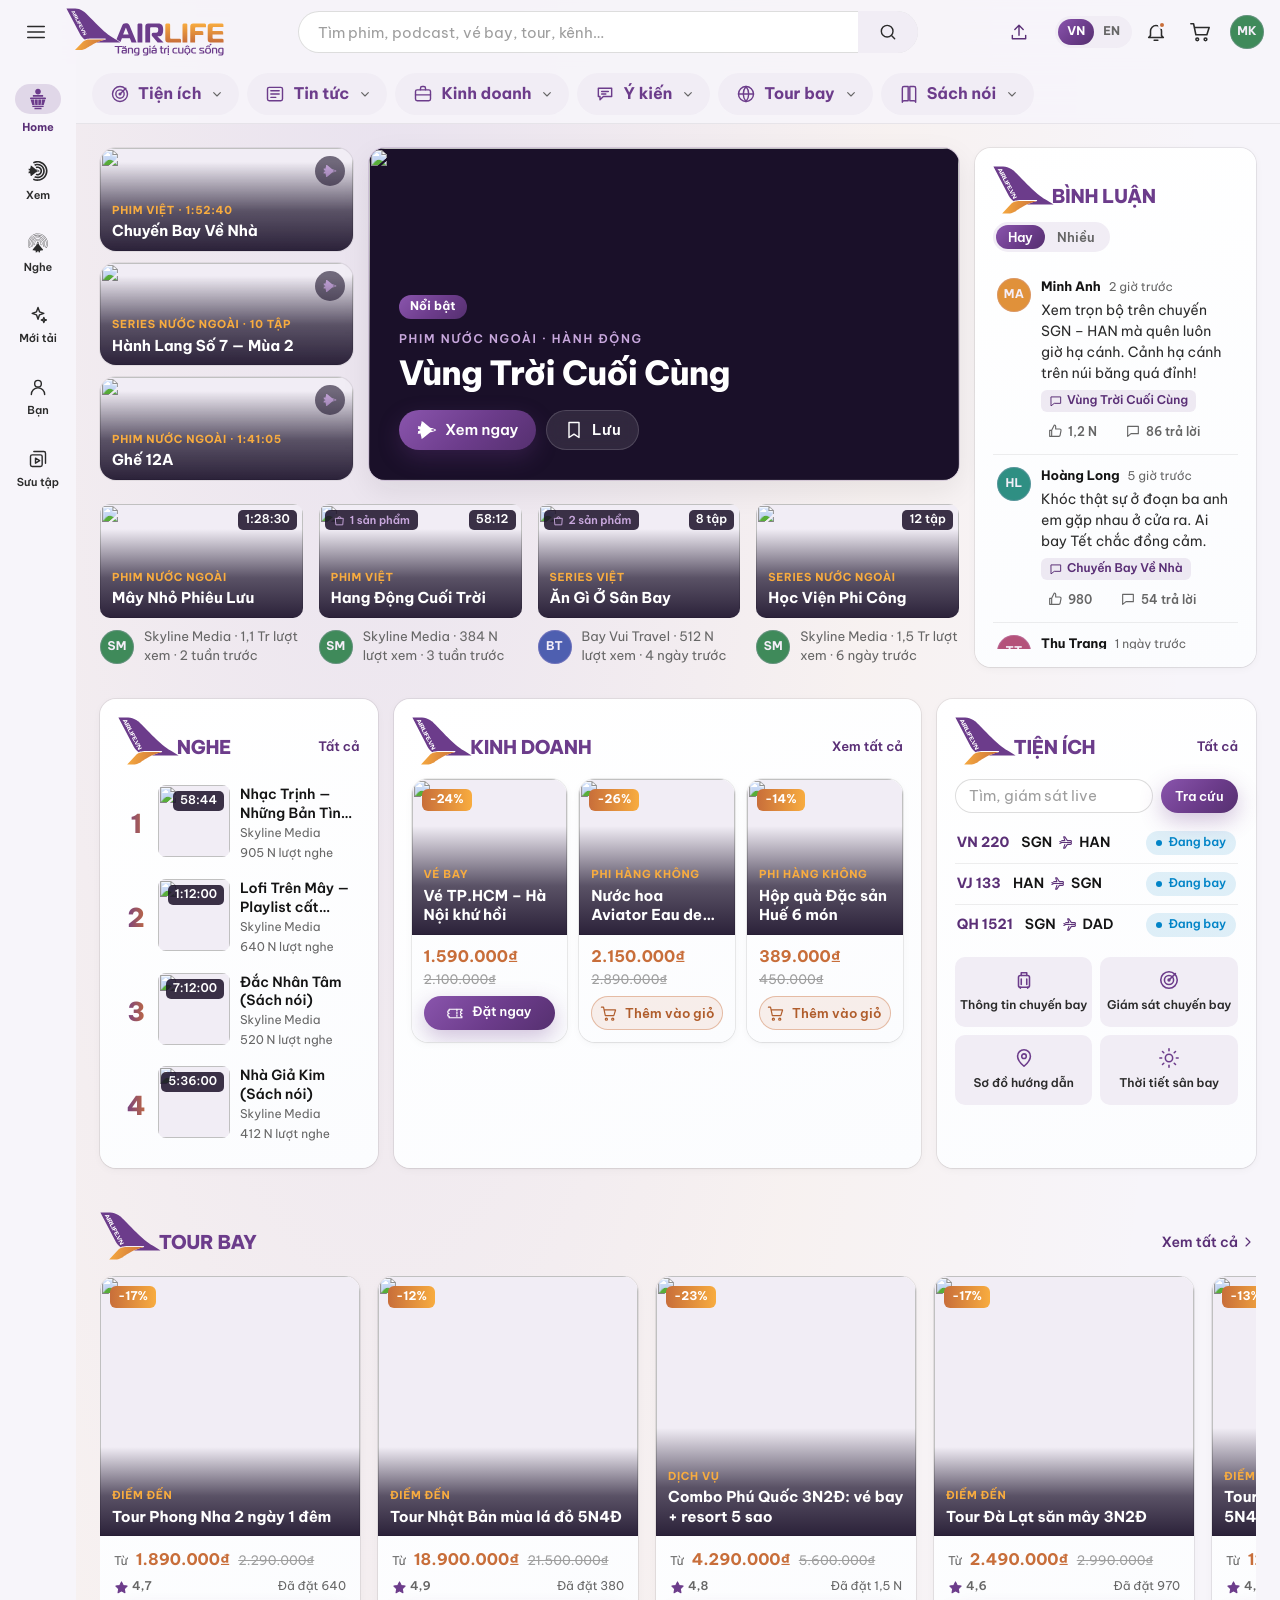
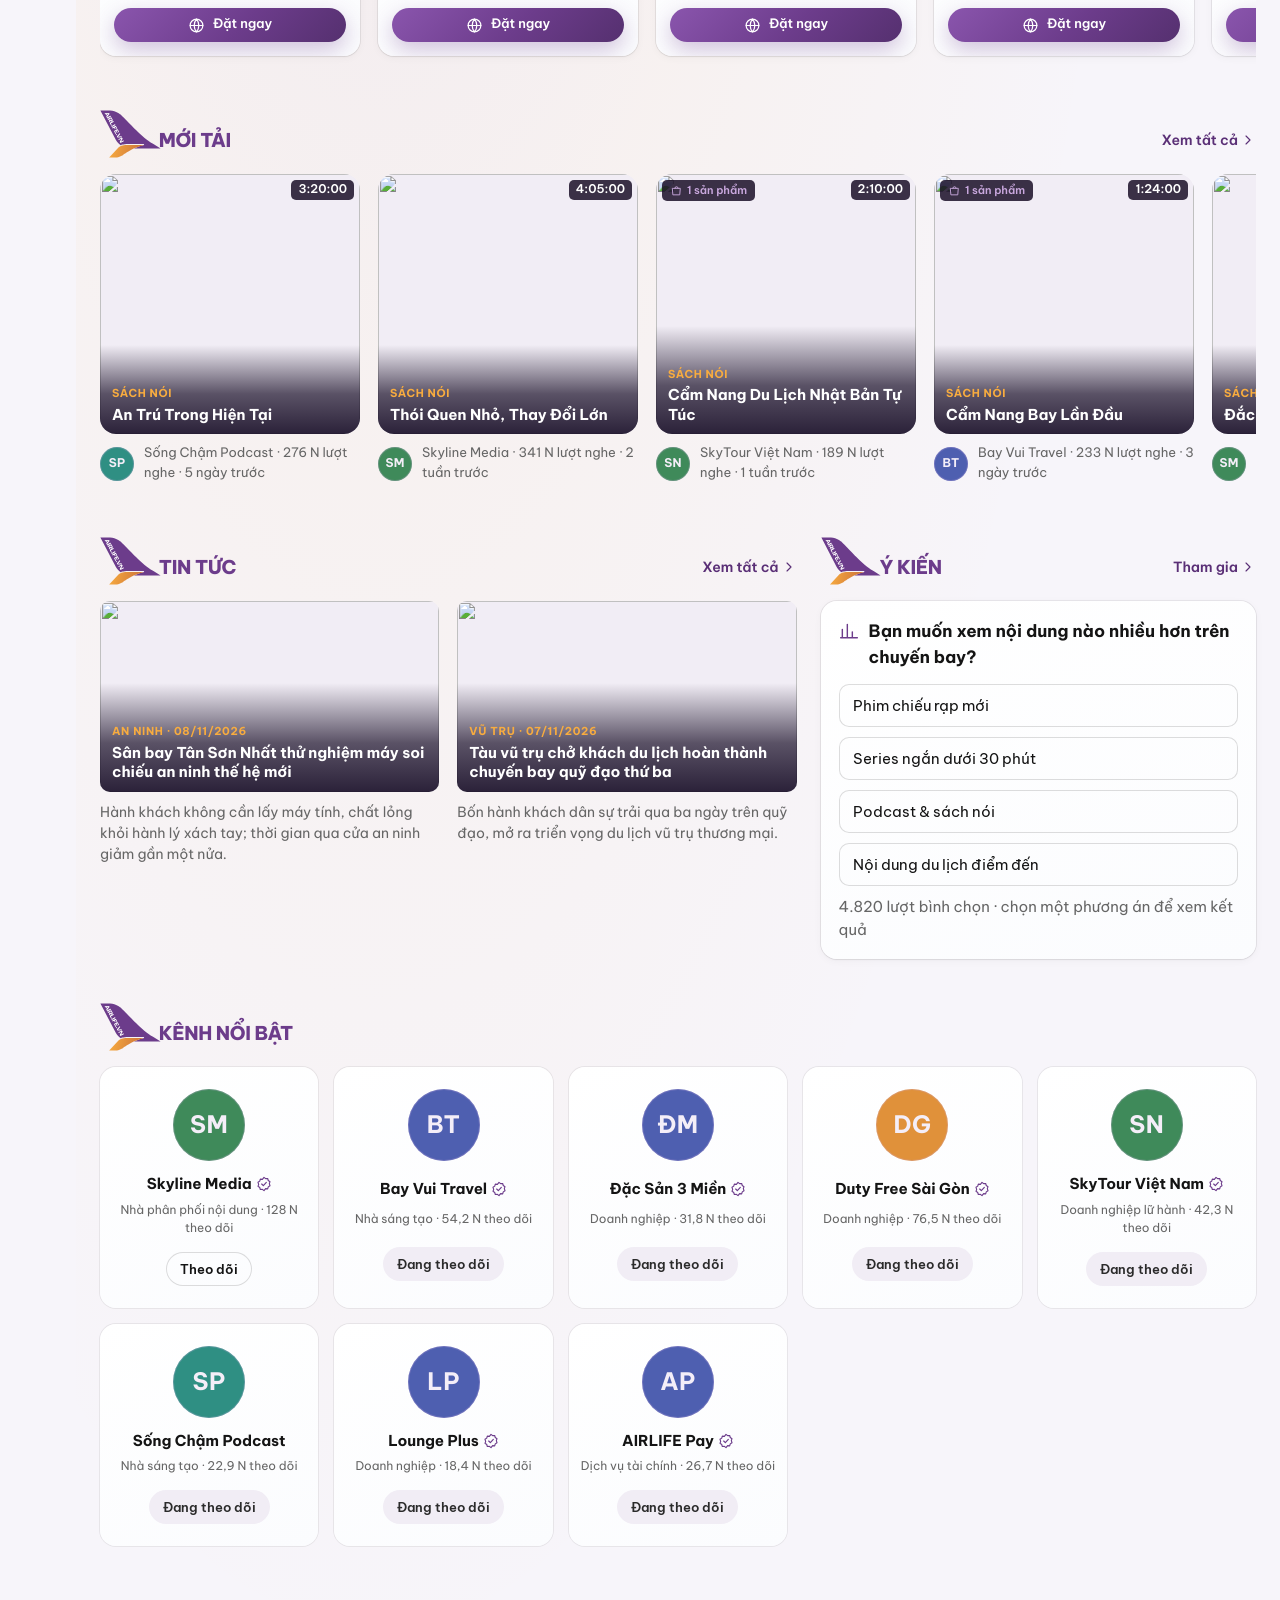
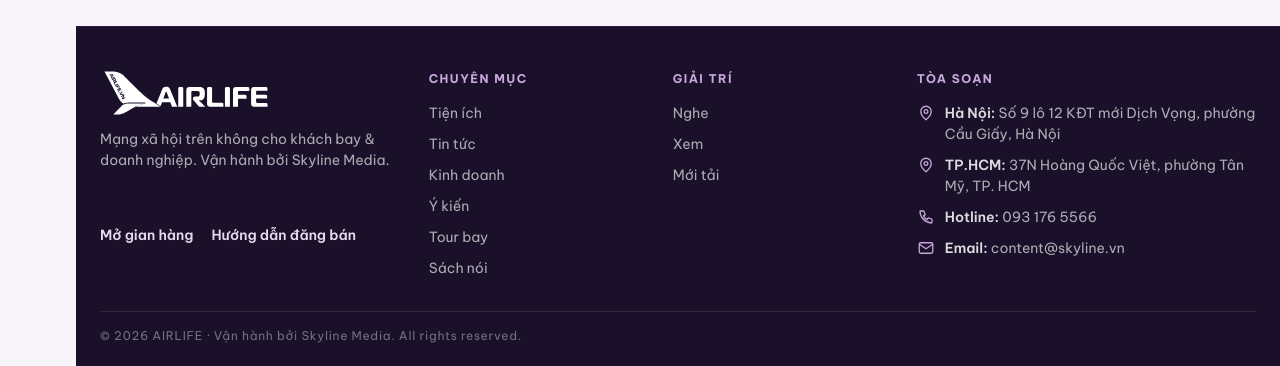
==== commit 137febe1: "Chính giao diện tiện ích và cỡ chữ" ====
--- a/index.html
+++ b/index.html
@@ -12,7 +12,7 @@
         <link rel="preconnect" href="https://fonts.gstatic.com" crossorigin>
         <link href="https://fonts.googleapis.com/css2?family=Be+Vietnam+Pro:wght@400;500;600;700;800&display=swap" rel="stylesheet">
         <!-- ?v=...: đổi mỗi lần sửa CSS/JS để trình duyệt tải bản mới thay vì dùng cache -->
-        <link rel="stylesheet" href="./css/style.css?v=20261105-8" />
+        <link rel="stylesheet" href="./css/style.css?v=20261110-1" />
     </head>
     <body data-page="home">
         <header class="header" id="site-header"></header>
@@ -23,9 +23,9 @@
             <footer class="footer" id="site-footer"></footer>
         </div>
 
-        <script src="./js/data.js?v=20261105-8"></script>
-        <script src="./js/icons.js?v=20261105-8"></script>
-        <script src="./js/layout.js?v=20261105-8"></script>
-        <script src="./js/main.js?v=20261105-8"></script>
+        <script src="./js/data.js?v=20261110-1"></script>
+        <script src="./js/icons.js?v=20261110-1"></script>
+        <script src="./js/layout.js?v=20261110-1"></script>
+        <script src="./js/main.js?v=20261110-1"></script>
     </body>
 </html>
--- a/css/style.css
+++ b/css/style.css
@@ -1430,7 +1430,7 @@
 .lockup, .panel__head h2, .section-head h2 {
   display: flex;
   align-items: flex-end;
-  gap: 4px;
+  gap: 0;
   font-family: "Be Vietnam Pro", system-ui, sans-serif;
   font-size: var(--fs);
   font-weight: 800;
@@ -1438,6 +1438,7 @@
   line-height: 1;
 }
 .lockup__text {
+  margin-left: -2px;
   white-space: nowrap;
   text-transform: uppercase;
   color: #6c3c8b;
@@ -1452,7 +1453,7 @@
 
 .section-head,
 .panel__head {
-  --fs: 22px;
+  --fs: 19px;
   --mh: 48px;
 }
 
@@ -1524,11 +1525,11 @@
 }
 
 .page-head {
-  --fs: 40px;
+  --fs: 34px;
   --mh: 84px;
   display: flex;
   align-items: flex-start;
-  gap: 6px;
+  gap: 0;
   margin: 0 0 24px;
 }
 .page-head h1 {
@@ -4049,6 +4050,437 @@
   line-height: 1.55;
 }
 
+/* ================= Tiện ích > Sơ đồ hướng dẫn: nhà ga & tàu bay ================= */
+.terminal {
+  display: block;
+  width: 100%;
+  height: auto;
+  margin-top: 12px;
+}
+.terminal .t-building {
+  fill: #f1edf5;
+  stroke: rgba(20, 20, 20, 0.14);
+}
+.terminal .t-zone {
+  fill: #ffffff;
+  stroke: rgba(20, 20, 20, 0.14);
+}
+.terminal .t-zone--sec {
+  fill: rgba(248, 172, 63, 0.18);
+  stroke: rgba(200, 110, 58, 0.5);
+}
+.terminal .t-gate {
+  fill: #ffffff;
+  stroke: rgba(20, 20, 20, 0.14);
+}
+.terminal .t-gate--mine {
+  fill: #6c3c8b;
+  stroke: #6c3c8b;
+}
+.terminal .t-label {
+  font-family: "Be Vietnam Pro", system-ui, sans-serif;
+  font-size: 12px;
+  font-weight: 600;
+  fill: #141414;
+  text-anchor: middle;
+}
+.terminal .t-label--gate {
+  font-size: 14px;
+  font-weight: 800;
+}
+.terminal .t-label--you {
+  fill: #5a2f76;
+  font-weight: 800;
+}
+.terminal .t-gate--mine + .t-label--gate {
+  fill: #fff;
+}
+.terminal .t-route {
+  fill: none;
+  stroke: #6c3c8b;
+  stroke-width: 3;
+  stroke-dasharray: 7 6;
+  stroke-linejoin: round;
+  animation: t-walk 1.2s linear infinite;
+}
+.terminal .t-you {
+  fill: #c86e3a;
+  stroke: #fff;
+  stroke-width: 3;
+}
+
+@keyframes t-walk {
+  to {
+    stroke-dashoffset: -26;
+  }
+}
+.t-steps {
+  display: grid;
+  gap: 8px;
+  margin-top: 14px;
+}
+.t-steps li {
+  display: flex;
+  gap: 10px;
+  align-items: baseline;
+  color: #141414;
+  font-size: 14px;
+}
+.t-steps b {
+  flex-shrink: 0;
+  display: inline-flex;
+  align-items: center;
+  justify-content: center;
+  width: 22px;
+  height: 22px;
+  border-radius: 50%;
+  background: #6c3c8b;
+  color: #fff;
+  font-size: 12px;
+}
+
+.seatmap {
+  display: grid;
+  gap: 6px;
+  justify-items: center;
+  max-width: 360px;
+  margin: 12px auto 0;
+  padding: 18px 16px;
+  border-radius: 120px 120px 28px 28px/90px 90px 28px 28px;
+  background: #f1edf5;
+  box-shadow: 0 0 0 1px rgba(20, 20, 20, 0.14) inset;
+}
+.seatmap__nose {
+  margin-top: 20px;
+  font-size: 12px;
+  font-weight: 700;
+  color: #666666;
+}
+.seatmap__nose--tail {
+  margin-top: 6px;
+}
+.seatmap__divider, .seatmap__exit {
+  width: 100%;
+  margin: 6px 0 2px;
+  font-size: 11px;
+  font-weight: 700;
+  letter-spacing: 0.06em;
+  text-transform: uppercase;
+  text-align: center;
+  color: #b05d2c;
+}
+.seatmap__exit {
+  color: #10b981;
+}
+.seatmap__row {
+  display: flex;
+  align-items: center;
+  gap: 10px;
+}
+.seatmap__side {
+  display: flex;
+  gap: 5px;
+}
+.seatmap__no {
+  width: 22px;
+  text-align: center;
+  font-size: 12px;
+  font-weight: 700;
+  color: #666666;
+}
+.seatmap__legend {
+  display: flex;
+  flex-wrap: wrap;
+  justify-content: center;
+  gap: 8px 18px;
+  margin-top: 12px;
+  font-size: 13px;
+  color: #2b2b2b;
+}
+.seatmap__legend span {
+  display: inline-flex;
+  align-items: center;
+  gap: 6px;
+}
+.seatmap__legend .seat {
+  width: 18px;
+  height: 18px;
+}
+
+.seat {
+  display: inline-flex;
+  align-items: center;
+  justify-content: center;
+  width: 30px;
+  height: 30px;
+  border-radius: 7px 7px 4px 4px;
+  background: #ffffff;
+  box-shadow: 0 0 0 1px rgba(20, 20, 20, 0.14) inset;
+  font-size: 11px;
+  font-weight: 700;
+  font-style: normal;
+  color: #666666;
+}
+.seat--biz {
+  width: 38px;
+  height: 34px;
+}
+.seat--taken {
+  background: #cfc6da;
+  box-shadow: none;
+  color: transparent;
+}
+.seat--mine {
+  background: #6c3c8b;
+  box-shadow: 0 0 0 3px rgba(108, 60, 139, 0.25);
+  color: #fff;
+}
+.seat--mine .icon {
+  width: 16px;
+  height: 16px;
+}
+
+/* ================= Tiện ích: Giám sát chuyến bay (bản đồ trực tiếp kiểu Flightradar24) ================= */
+.section[id] {
+  scroll-margin-top: 136px;
+}
+
+.section--first {
+  margin-top: 8px;
+}
+
+.live-map {
+  position: relative;
+  overflow: hidden;
+  border-radius: 16px;
+  box-shadow: 0 0 0 1px rgba(20, 20, 20, 0.07), 0 10px 30px rgba(20, 20, 20, 0.08);
+}
+.live-map__canvas {
+  height: min(68vh, 640px);
+  min-height: 420px;
+  background: #e8eef2;
+  z-index: 0;
+}
+.live-map__fallback {
+  display: grid;
+  place-items: center;
+  height: 100%;
+  color: #666666;
+}
+.live-map__search {
+  position: absolute;
+  top: 14px;
+  left: 50%;
+  z-index: 500;
+  display: flex;
+  align-items: center;
+  gap: 10px;
+  width: min(460px, 100% - 120px);
+  height: 46px;
+  padding: 0 16px;
+  border-radius: 10px;
+  background: #fff;
+  box-shadow: 0 10px 30px rgba(20, 20, 20, 0.08);
+  transform: translateX(-50%);
+}
+.live-map__search .icon {
+  color: #666666;
+}
+.live-map__search input {
+  flex: 1;
+  min-width: 0;
+  font-size: 16px;
+}
+.live-map__search input::placeholder {
+  color: #9e9e9e;
+  font-style: italic;
+}
+.live-map__badge {
+  position: absolute;
+  left: 14px;
+  top: 20px;
+  z-index: 500;
+  display: inline-flex;
+  align-items: center;
+  gap: 6px;
+  padding: 4px 10px;
+  border-radius: 999px;
+  background: rgba(26, 16, 41, 0.8);
+  color: #fff;
+  font-size: 12px;
+  font-weight: 800;
+  letter-spacing: 0.08em;
+}
+.live-map__badge i {
+  width: 8px;
+  height: 8px;
+  border-radius: 50%;
+  background: #ff3b30;
+  animation: blink 1.2s infinite;
+}
+.live-map .leaflet-popup-content {
+  font-family: "Be Vietnam Pro", system-ui, sans-serif;
+  font-size: 13px;
+  line-height: 1.5;
+}
+
+.fr-plane span {
+  display: block;
+  width: 22px;
+  height: 22px;
+  transition: transform 0.3s;
+}
+.fr-plane svg {
+  width: 100%;
+  height: 100%;
+  fill: #ffd23f;
+  stroke: rgba(0, 0, 0, 0.55);
+  stroke-width: 0.8;
+  filter: drop-shadow(0 1px 1px rgba(0, 0, 0, 0.3));
+}
+.fr-plane--ours svg {
+  fill: #6c3c8b;
+  stroke: #fff;
+}
+
+.ap-pin {
+  display: flex;
+  align-items: center;
+  justify-content: center;
+  border-radius: 50% 50% 50% 0;
+  background: #2f6fd6;
+  box-shadow: 0 0 0 2px #fff, 0 2px 4px rgba(0, 0, 0, 0.3);
+  transform: rotate(-45deg);
+}
+.ap-pin .icon {
+  width: 15px;
+  height: 15px;
+  color: #fff;
+  transform: rotate(45deg);
+}
+
+/* ================= Tiện ích: Thông tin chuyến bay (ảnh ngang tràn màn hình theo cảng hàng không) ================= */
+.ap-banners {
+  display: grid;
+  gap: 12px;
+}
+
+.ap-banner {
+  position: relative;
+  display: block;
+  overflow: hidden;
+  aspect-ratio: 32/9;
+  border-radius: 16px;
+  background: #1a1029;
+  color: #fff;
+}
+.ap-banner img {
+  width: 100%;
+  height: 100%;
+  object-fit: cover;
+  transition: transform 0.6s cubic-bezier(0.2, 0.8, 0.2, 1);
+}
+.ap-banner:hover img {
+  transform: scale(1.04);
+}
+.ap-banner::after {
+  content: "";
+  position: absolute;
+  inset: 0;
+  background: linear-gradient(90deg, rgba(26, 16, 41, 0.85) 0%, rgba(26, 16, 41, 0.35) 55%, rgba(26, 16, 41, 0) 100%);
+}
+.ap-banner__body {
+  position: absolute;
+  left: 28px;
+  top: 50%;
+  z-index: 1;
+  display: grid;
+  gap: 4px;
+  transform: translateY(-50%);
+}
+.ap-banner__body small {
+  font-size: 12px;
+  font-weight: 700;
+  letter-spacing: 0.08em;
+  text-transform: uppercase;
+  color: #f8ac3f;
+}
+.ap-banner__body strong {
+  font-size: clamp(24px, 3vw, 40px);
+  font-weight: 800;
+  line-height: 1.1;
+}
+.ap-banner__more {
+  display: inline-flex;
+  align-items: center;
+  gap: 2px;
+  margin-top: 6px;
+  font-size: 14px;
+  font-weight: 600;
+  color: rgba(255, 255, 255, 0.85);
+}
+.ap-banner__more .icon {
+  width: 16px;
+  height: 16px;
+}
+
+.ap-board {
+  margin-top: 14px;
+  scroll-margin-top: 136px;
+}
+.ap-board__head {
+  display: flex;
+  align-items: center;
+  justify-content: space-between;
+  margin-bottom: 6px;
+}
+.ap-board__head h3 {
+  font-size: 20px;
+  font-weight: 800;
+  color: #6c3c8b;
+}
+.ap-board__head h3 small {
+  margin-left: 6px;
+  font-size: 13px;
+  font-weight: 600;
+  color: #666666;
+}
+.ap-board__weather {
+  display: inline-flex;
+  align-items: center;
+  gap: 6px;
+  font-size: 18px;
+  font-weight: 800;
+}
+.ap-board__weather .icon {
+  color: #c86e3a;
+}
+.ap-board .tabs {
+  margin-bottom: 4px;
+}
+
+.ap-others {
+  scroll-margin-top: 136px;
+  display: grid;
+  grid-template-columns: repeat(auto-fill, minmax(220px, 1fr));
+  gap: 12px;
+  margin-top: 14px;
+}
+
+.ap-card {
+  position: relative;
+  display: block;
+  overflow: hidden;
+  aspect-ratio: 16/9;
+  border-radius: 16px;
+  background: #1a1029;
+}
+.ap-card img {
+  width: 100%;
+  height: 100%;
+  object-fit: cover;
+}
+
 /* ================= ≤ 1536px ================= */
 @media screen and (max-width: 1536px) {
   .watch {
@@ -4207,6 +4639,9 @@
   }
   .container {
     padding: 16px 12px 36px;
+  }
+  body[data-page=home] .page > .container {
+    padding-top: 0;
   }
   .header {
     gap: 8px;
@@ -4374,7 +4809,7 @@
     bottom: 78px;
   }
   .page-head {
-    --fs: 28px;
+    --fs: 24px;
     --mh: 60px;
   }
   .page-head p {
@@ -4385,7 +4820,7 @@
   }
   .section-head,
   .panel__head {
-    --fs: 18px;
+    --fs: 16px;
     --mh: 40px;
   }
   .hero {
@@ -4427,15 +4862,12 @@
     gap: 12px;
   }
   .top-grid__stack {
-    display: flex;
-    overflow-x: auto;
-    scroll-snap-type: x mandatory;
-    scrollbar-width: none;
-  }
-  .top-grid__stack .tile {
-    flex: 0 0 60%;
-    aspect-ratio: 16/9;
-    scroll-snap-align: start;
+    display: none;
+  }
+  .top-grid__hero .hero {
+    margin: 0 -12px;
+    border-radius: 0;
+    box-shadow: none;
   }
   .top-grid__row {
     grid-template-columns: repeat(2, minmax(0, 1fr));
@@ -4634,3 +5066,41 @@
     gap: 20px 16px;
   }
 }
+@media screen and (max-width: 767px) {
+  .live-map,
+  .ap-banner {
+    margin: 0 -12px;
+    border-radius: 0;
+  }
+  .live-map__canvas {
+    height: 72vh;
+    min-height: 380px;
+  }
+  .live-map__search {
+    left: 64px;
+    right: 12px;
+    width: auto;
+    transform: none;
+    height: 42px;
+  }
+  .live-map__search {
+    left: 12px;
+  }
+  .live-map__badge {
+    top: 66px;
+    left: 12px;
+  }
+  .ap-banners {
+    gap: 8px;
+  }
+  .ap-banner {
+    aspect-ratio: 16/7;
+  }
+  .ap-banner__body {
+    left: 16px;
+  }
+  .ap-others {
+    grid-template-columns: repeat(2, minmax(0, 1fr));
+    gap: 10px;
+  }
+}
